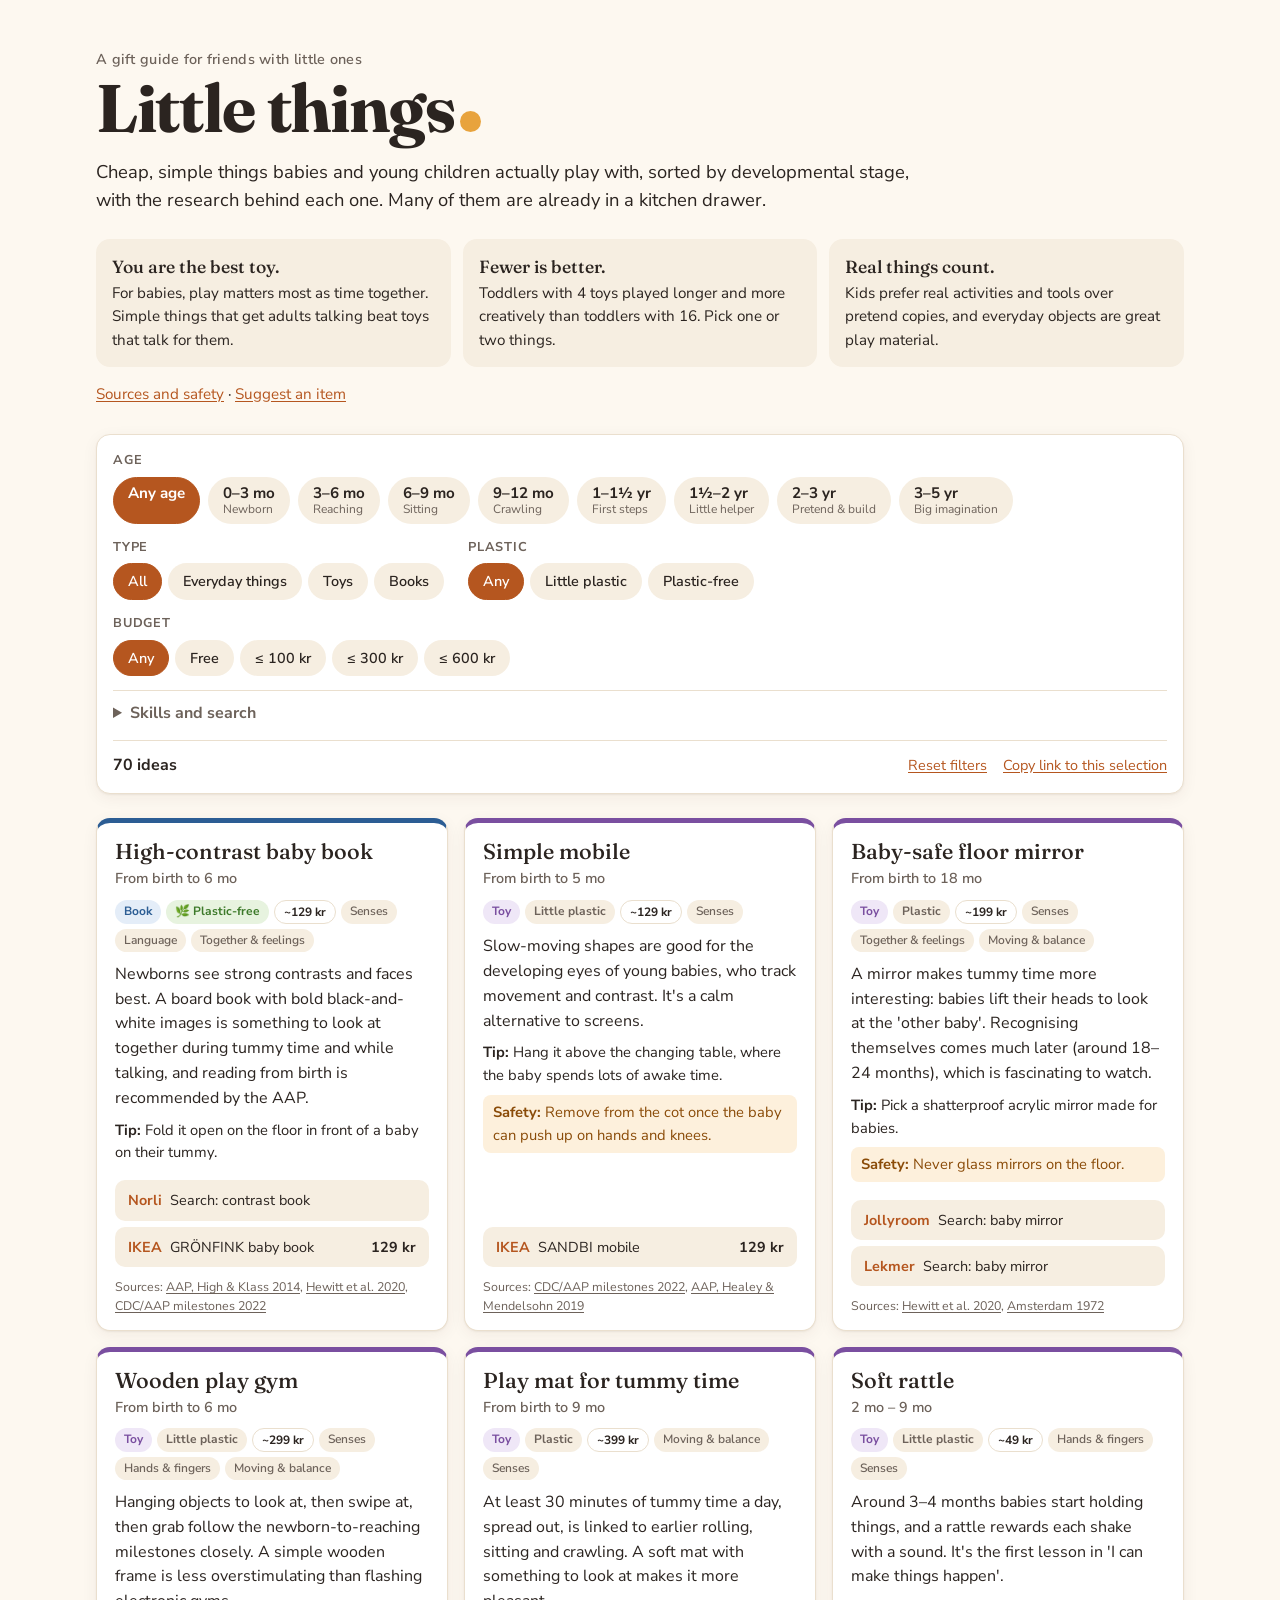
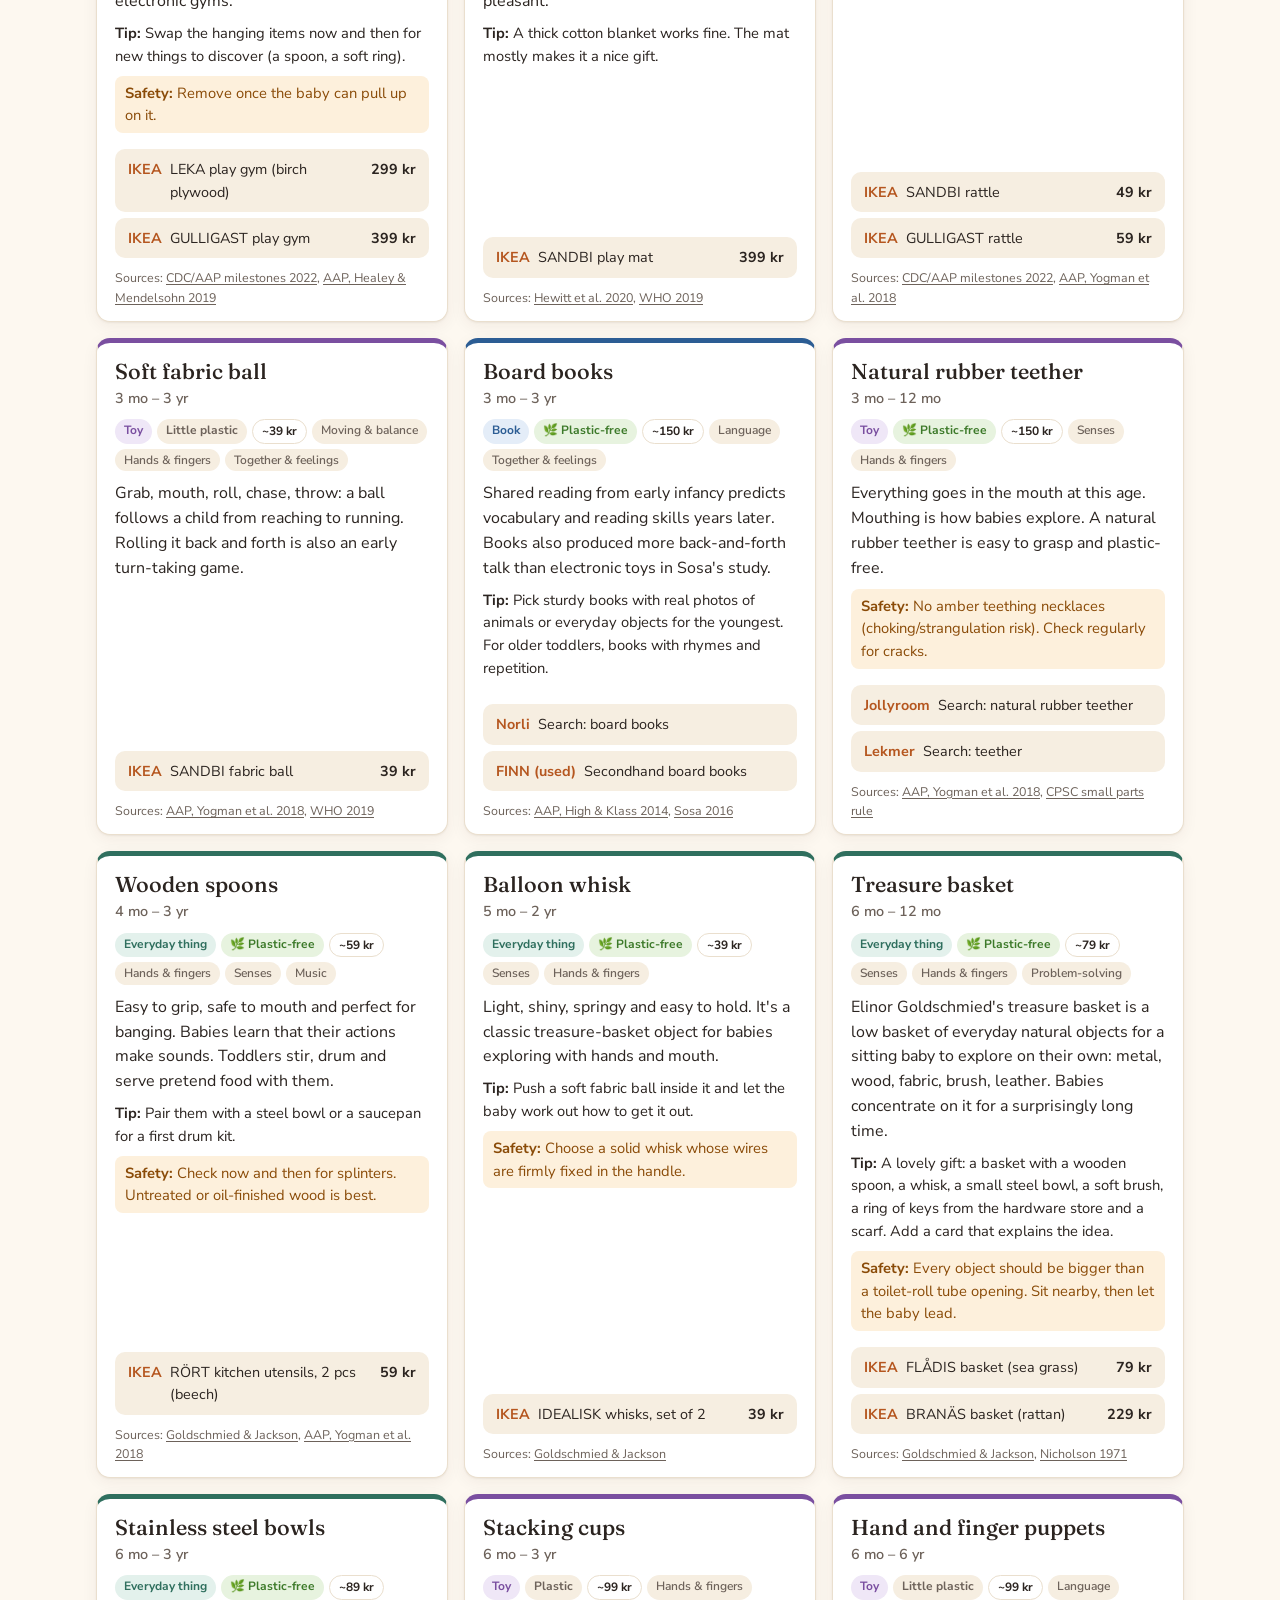
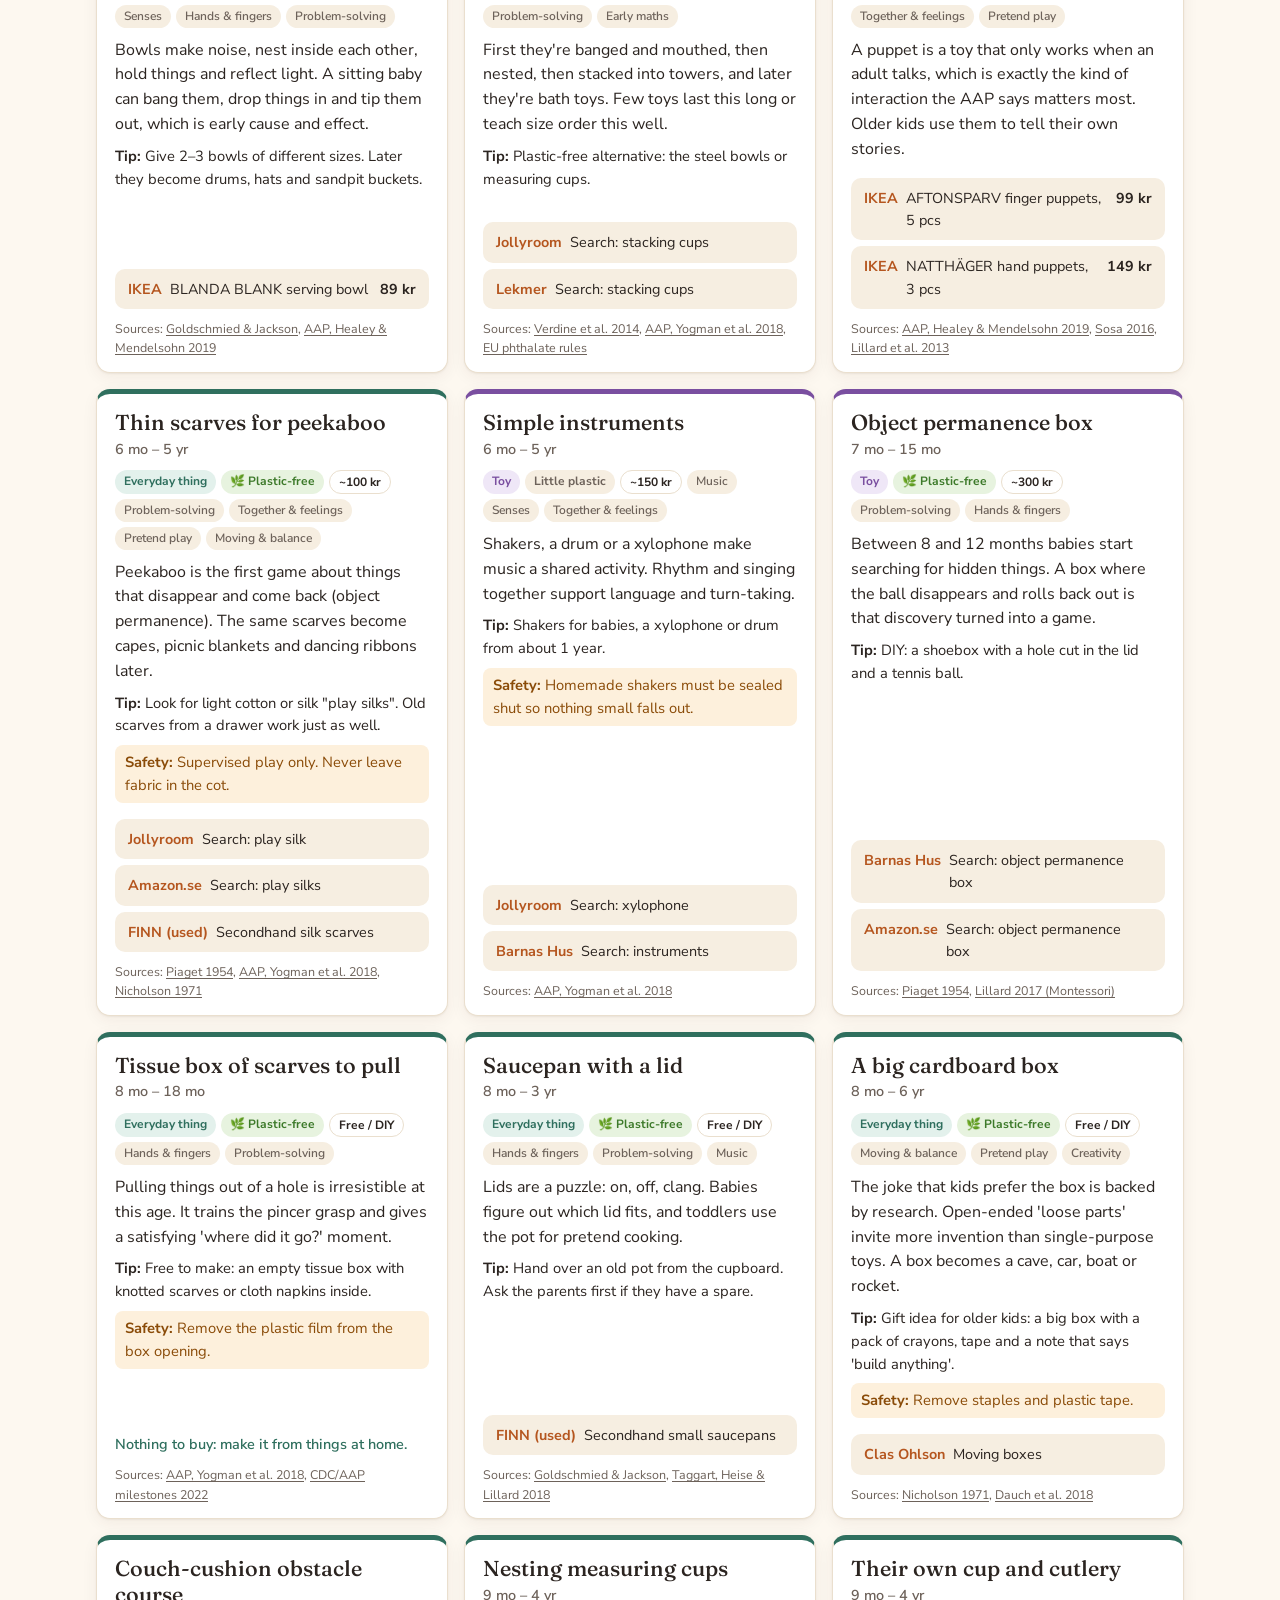
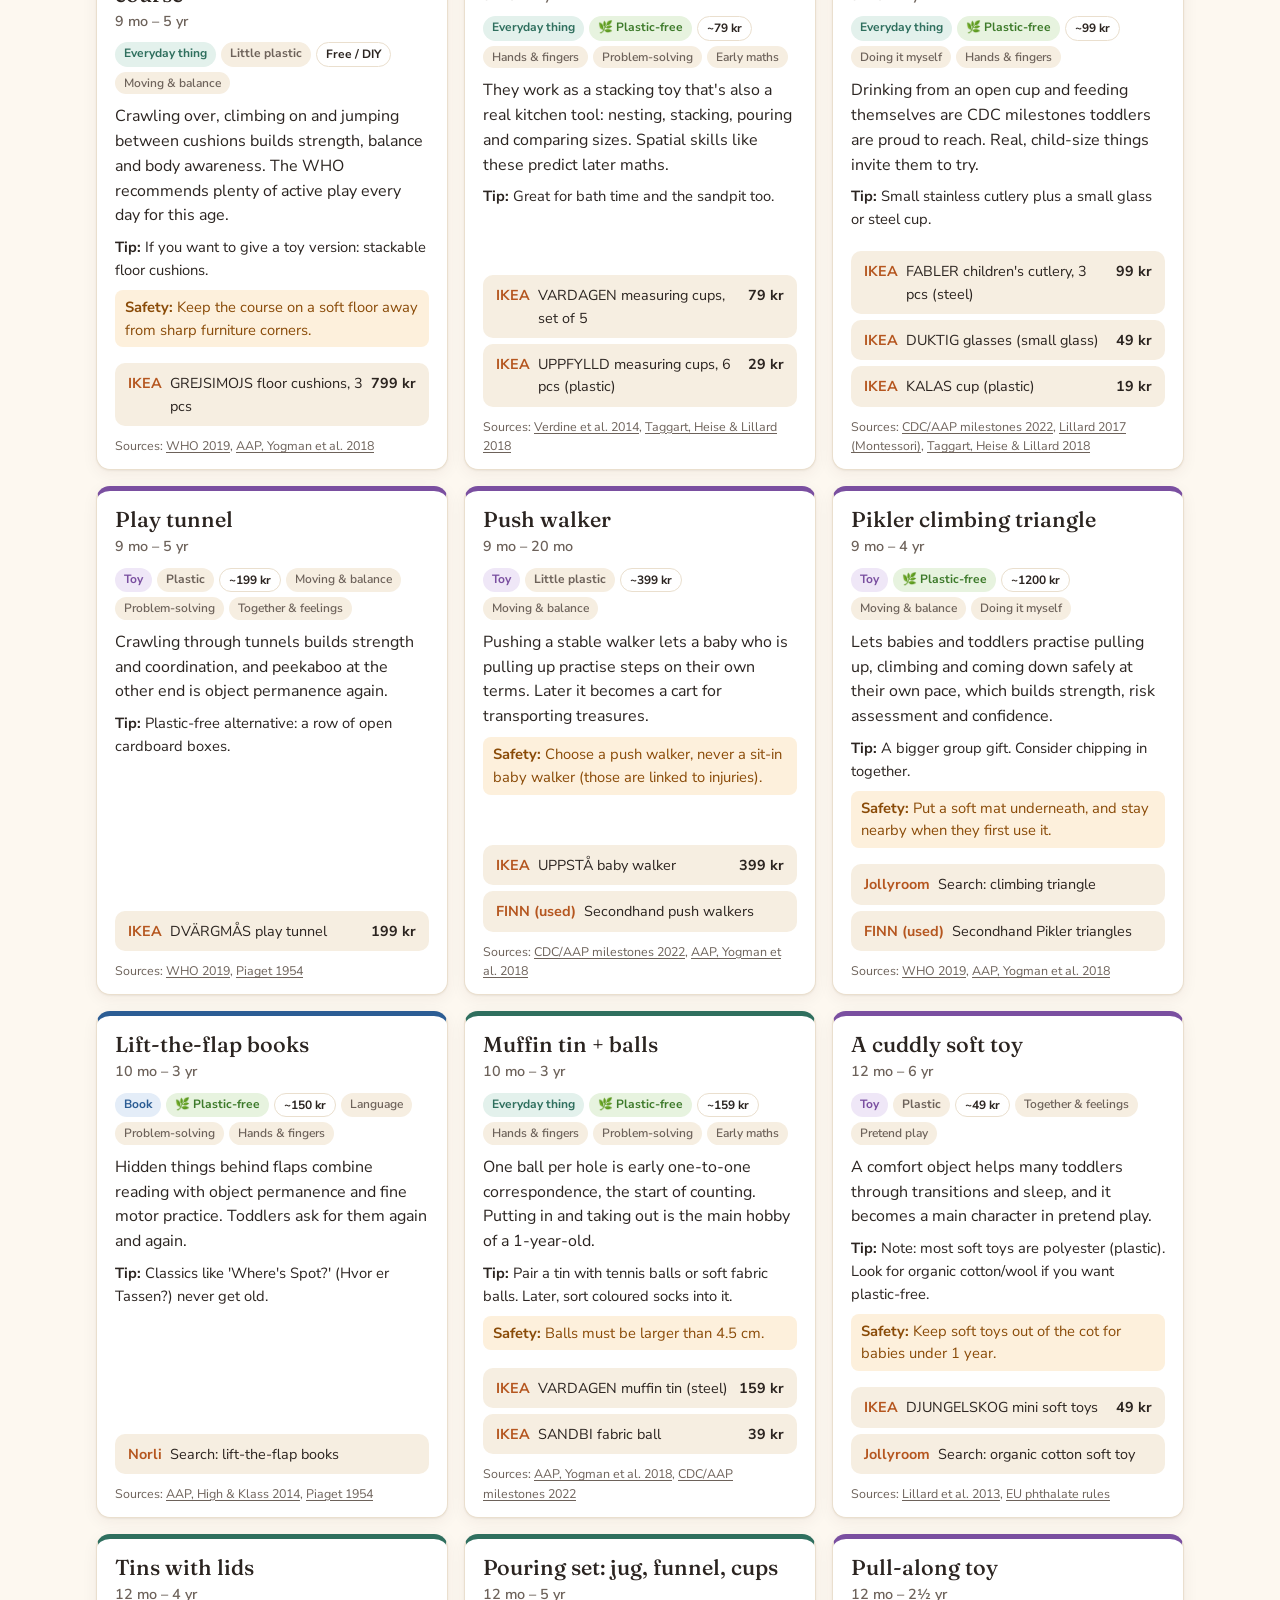
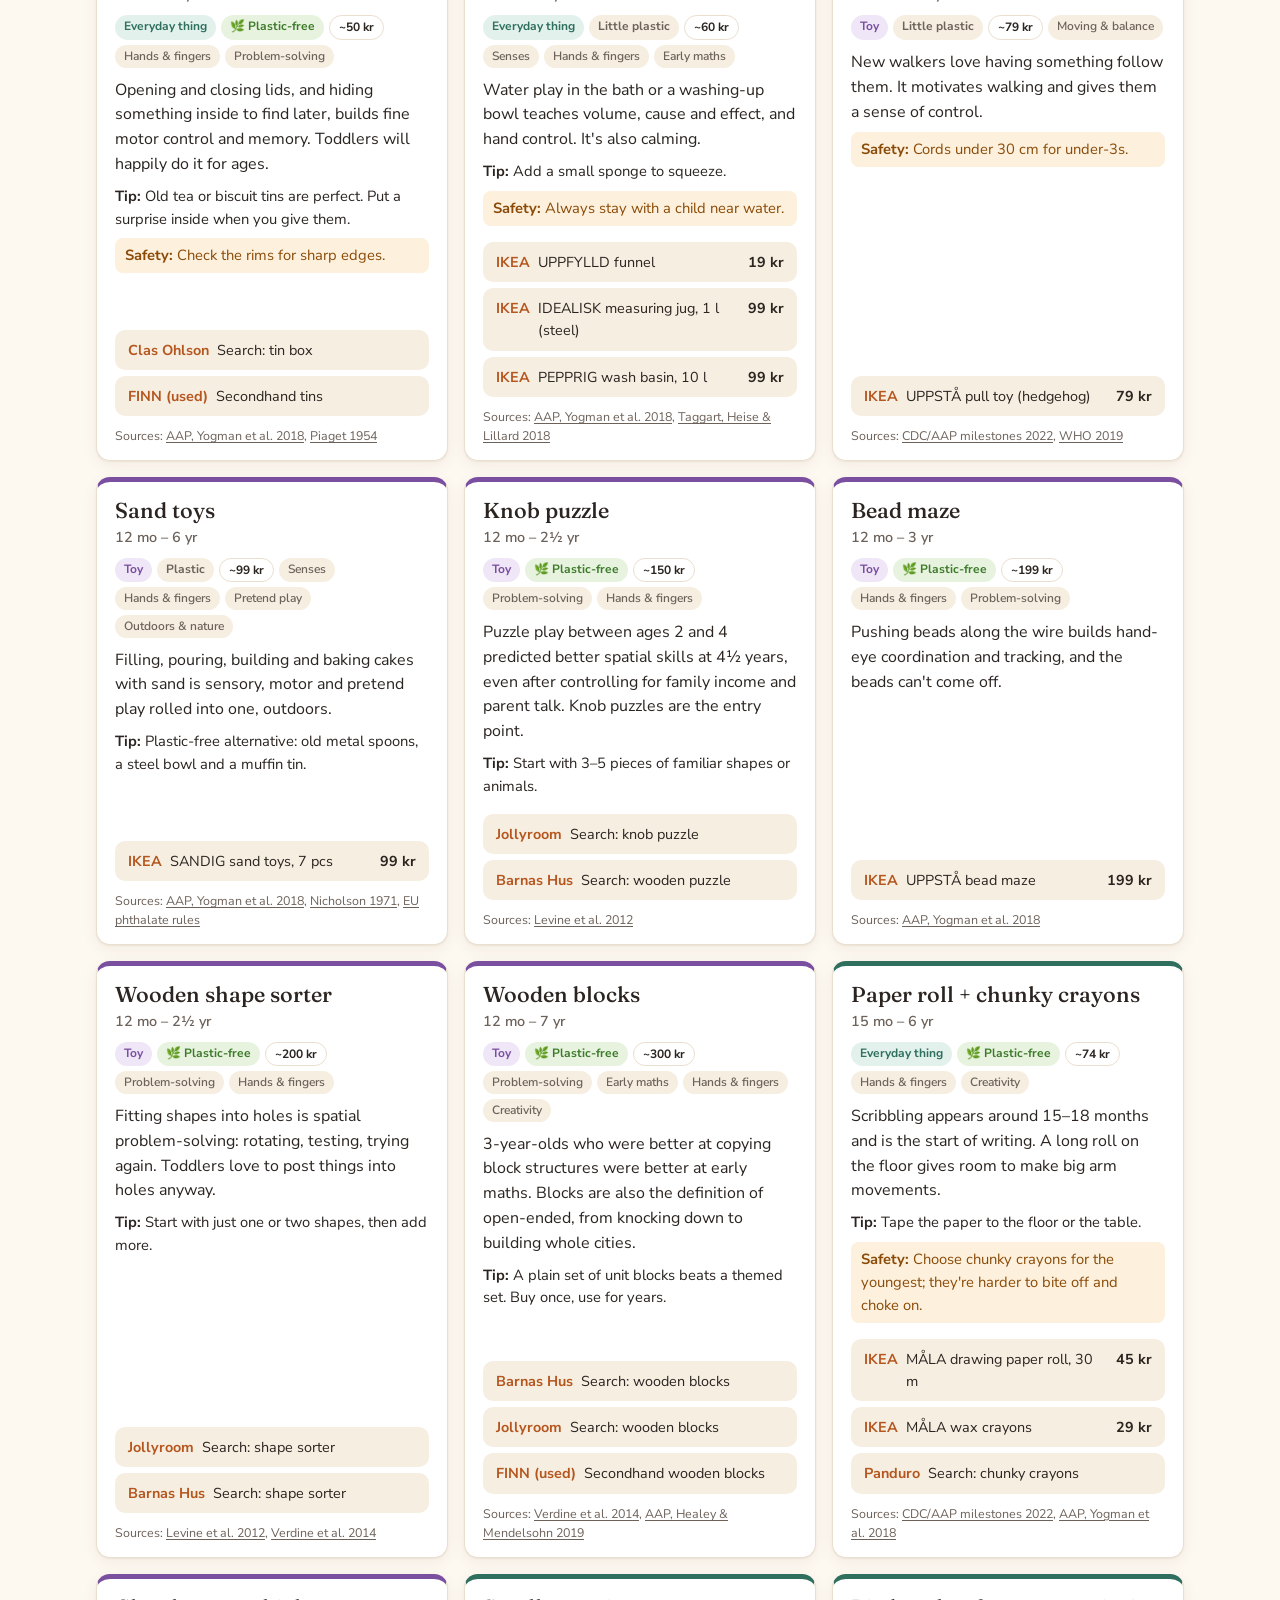
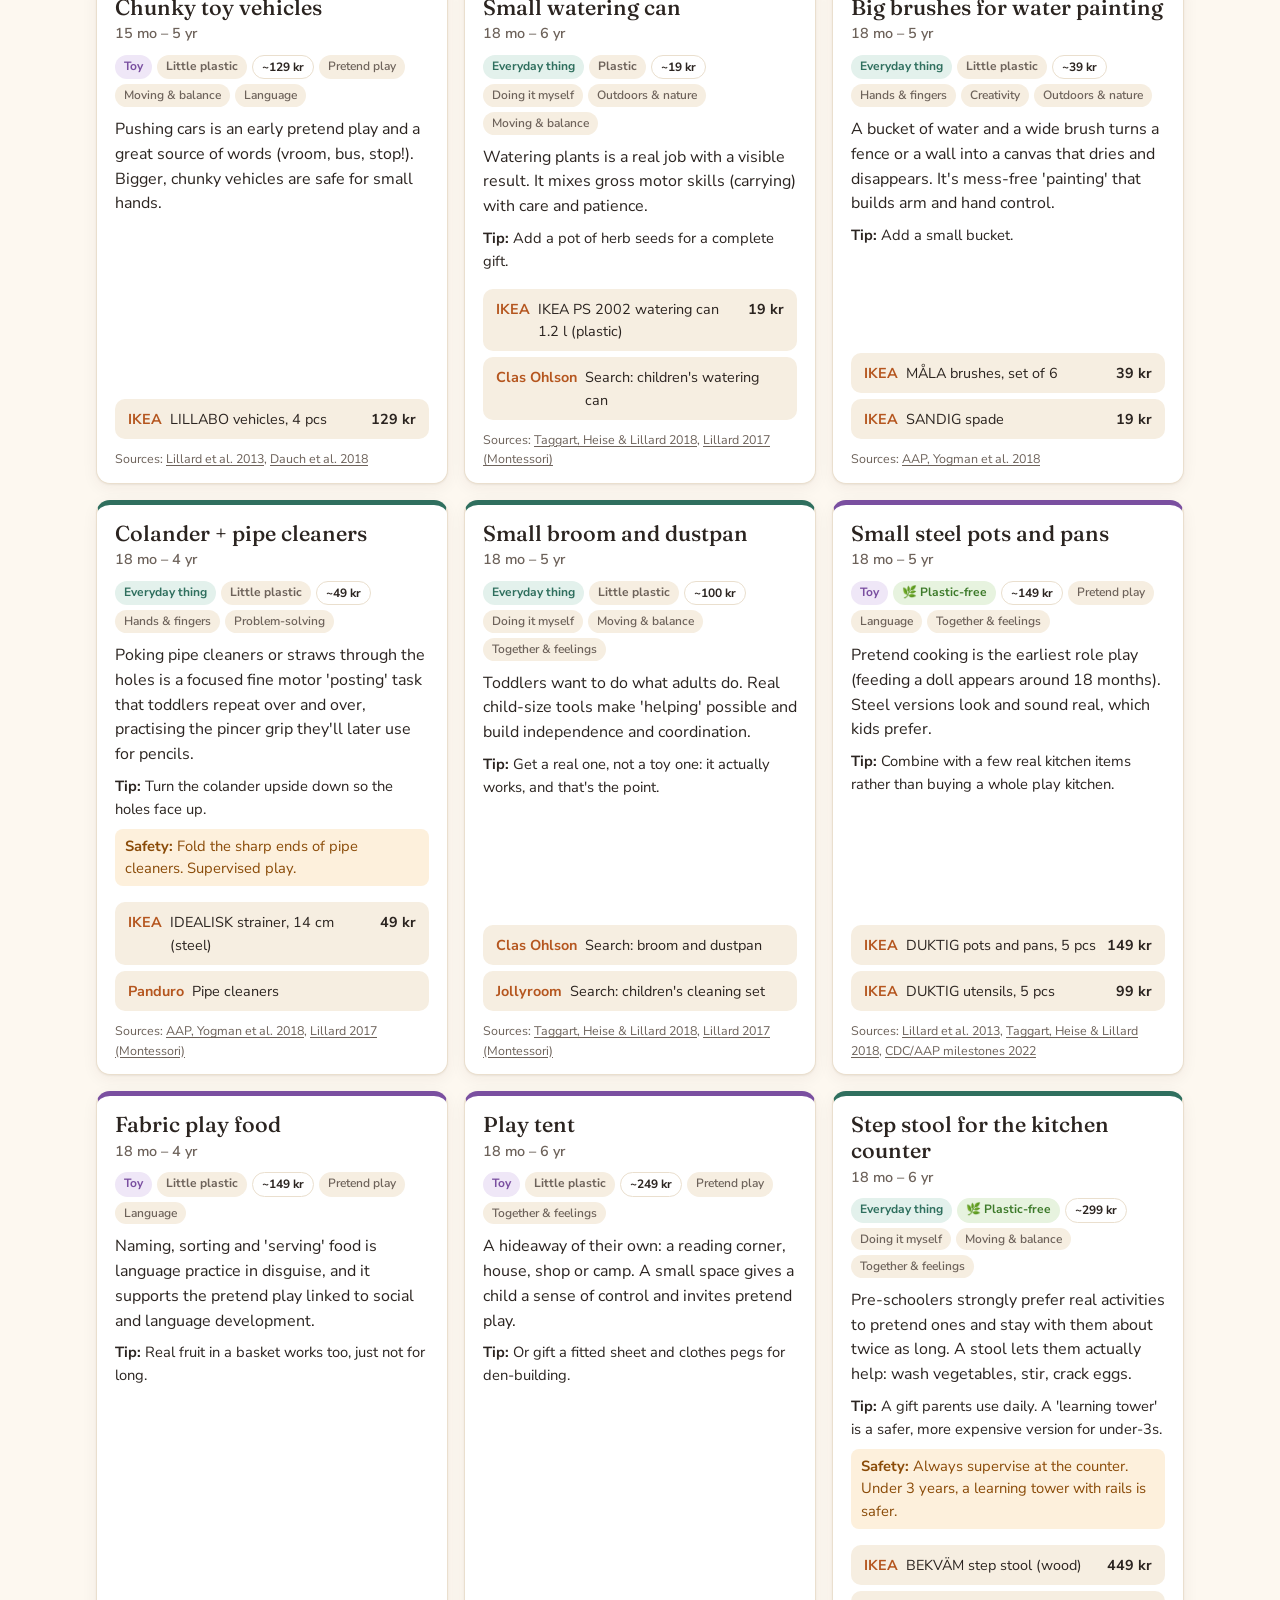
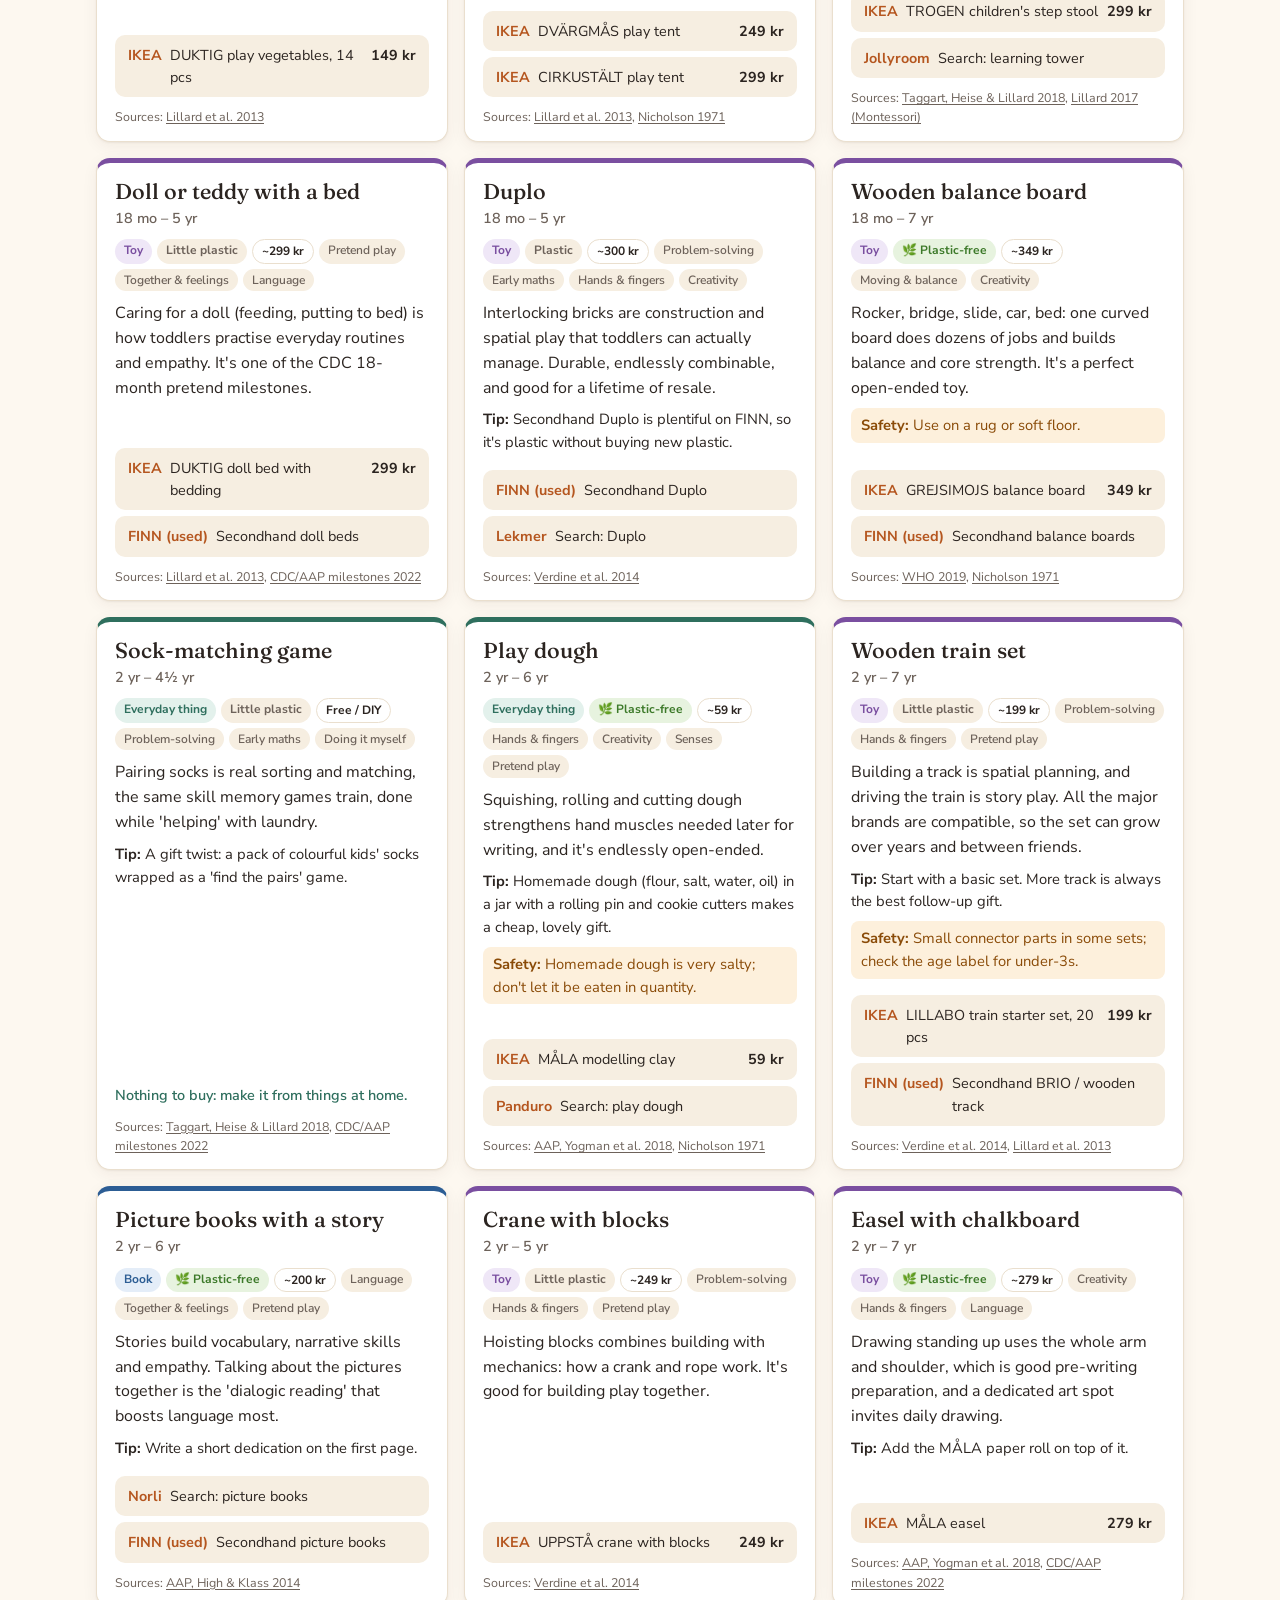
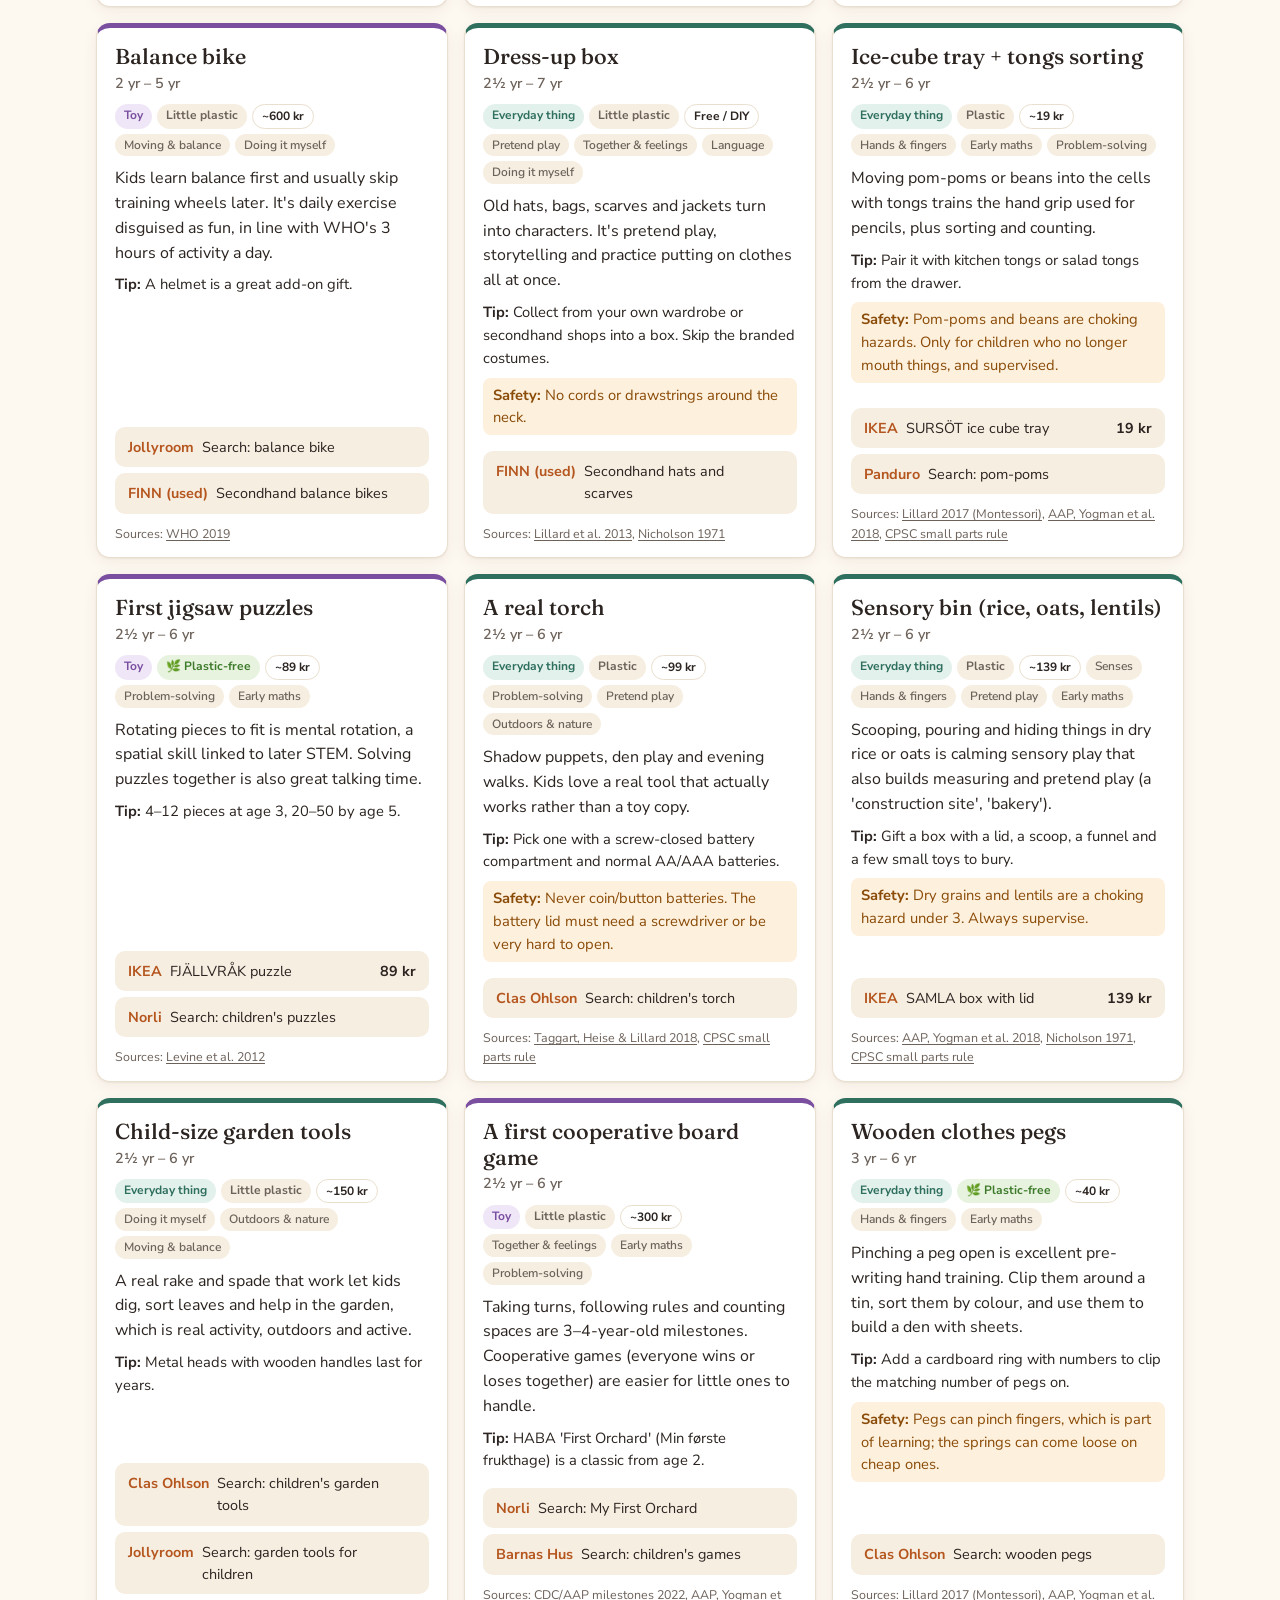
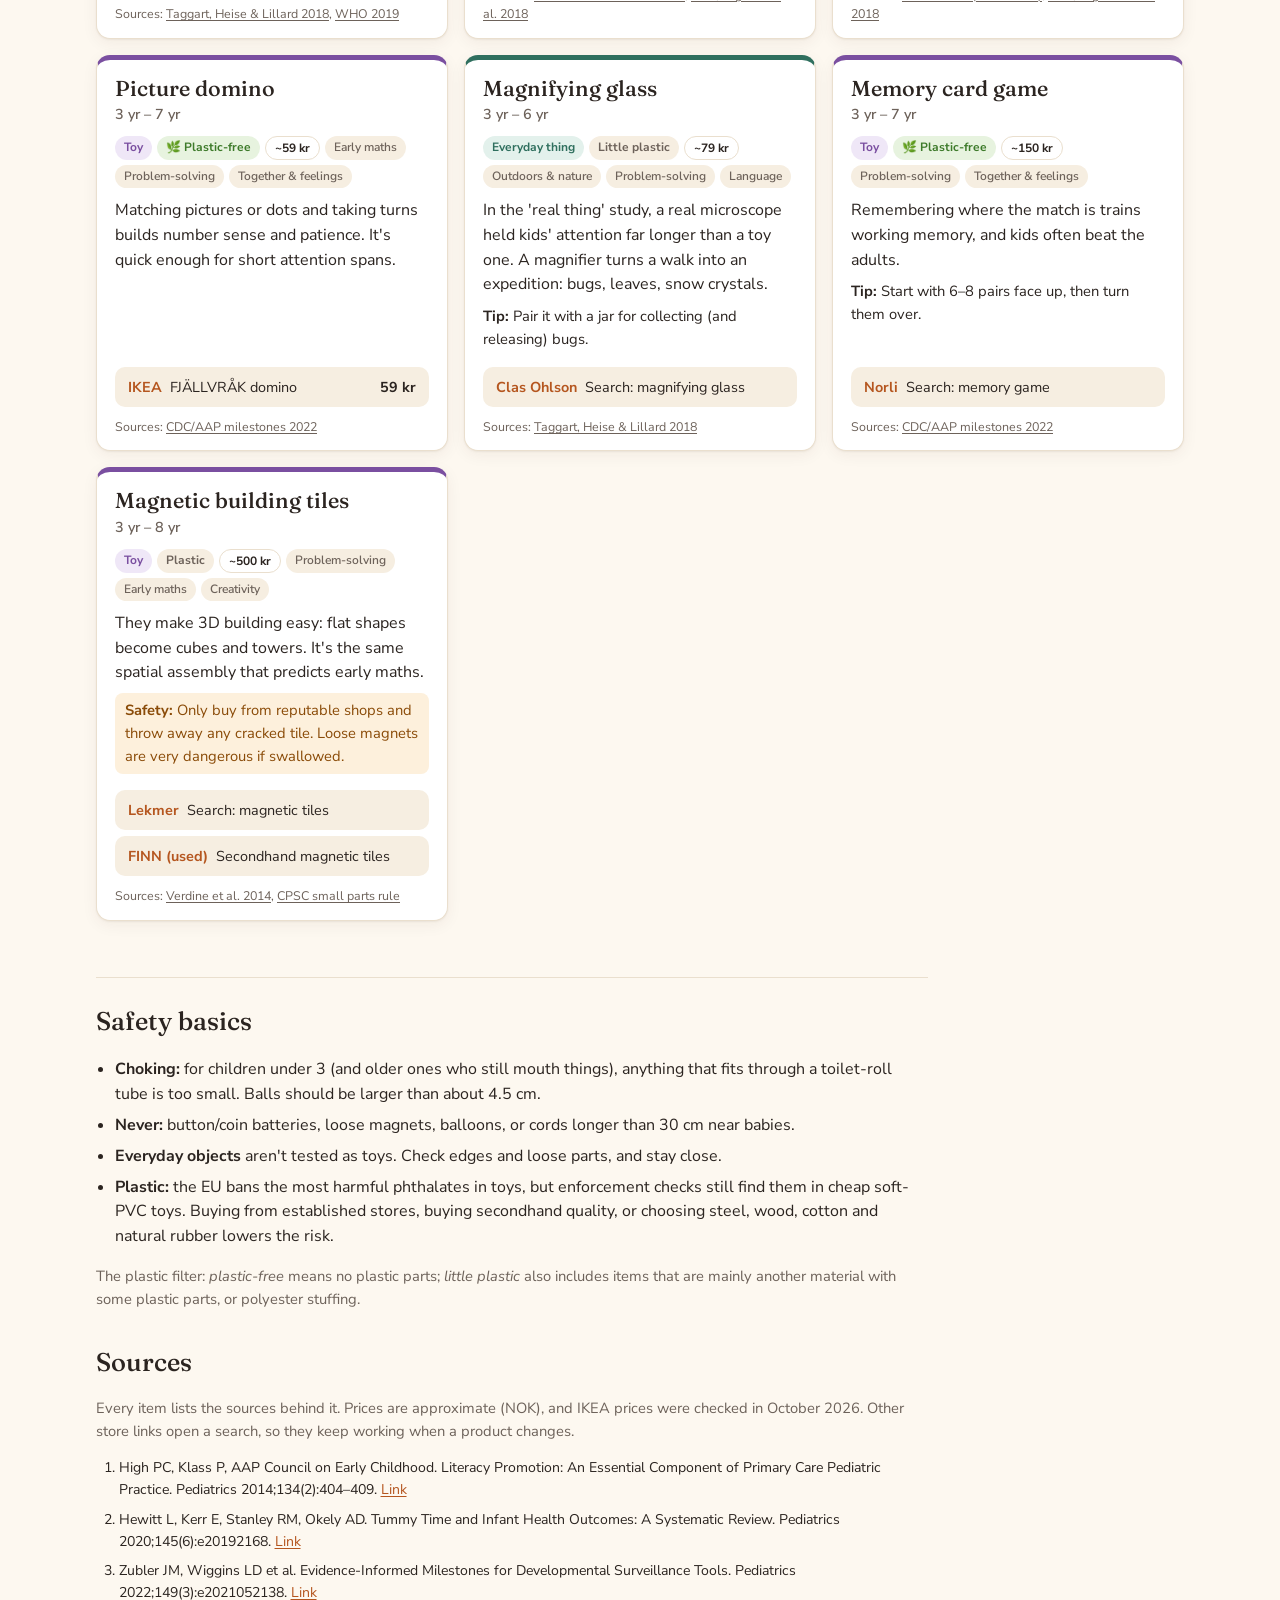
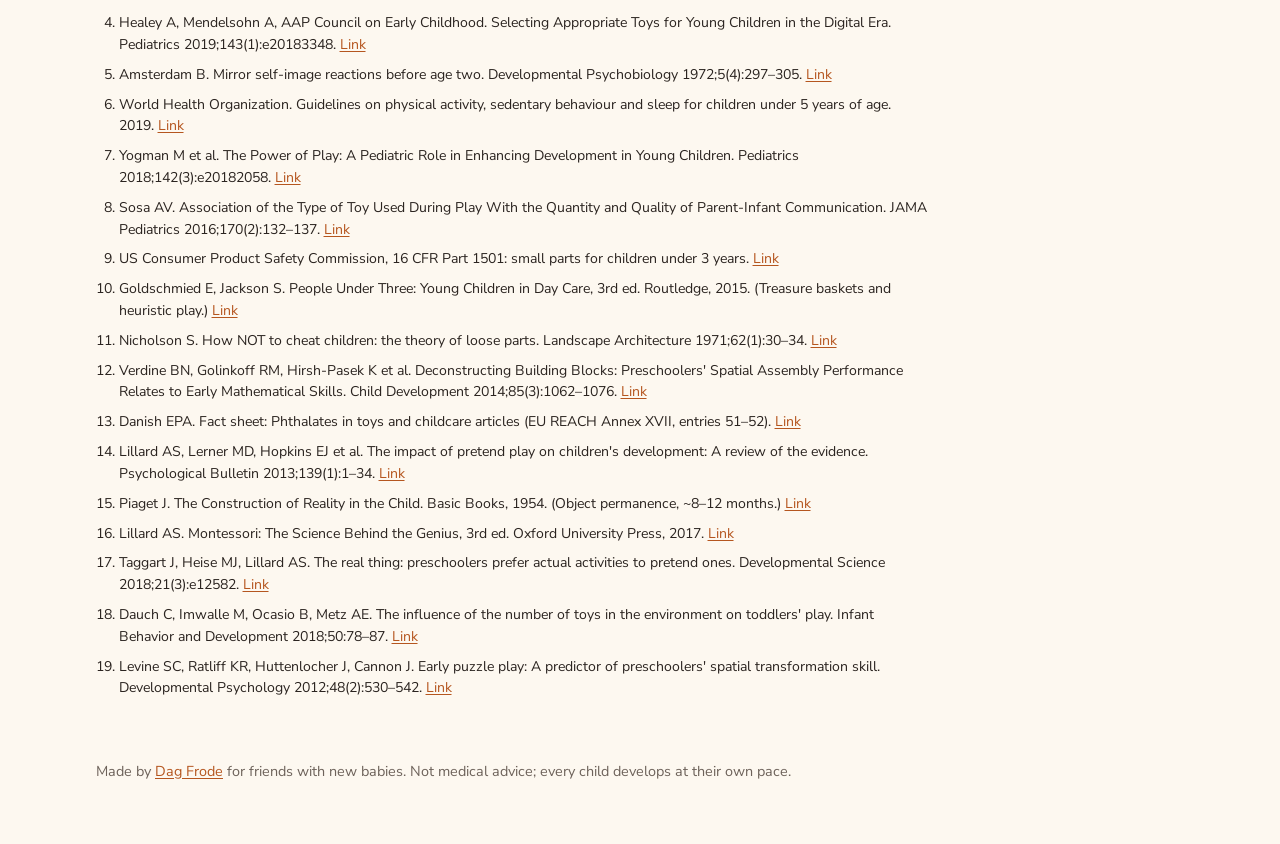
==== index.html @ 1bdc8e4e "Add Little Things gift guide: research notes, item data and static site 70 developmentally appropria" ====
<!doctype html>
<html lang="en">
<head>
  <meta charset="utf-8">
  <meta name="viewport" content="width=device-width, initial-scale=1">
  <title>Little Things</title>
  <meta name="description" content="Cheap, simple things babies and young children actually play with, picked by developmental stage and backed by research. A gift guide for friends with little kids.">
  <meta property="og:title" content="Little Things: gifts kids actually use">
  <meta property="og:description" content="Everyday objects and simple toys for 0–6 year olds, sorted by developmental stage, with plastic-free filter and Norwegian store links.">
  <link rel="icon" href="data:image/svg+xml,<svg xmlns='http://www.w3.org/2000/svg' viewBox='0 0 100 100'><circle cx='50' cy='50' r='46' fill='%23e8a33d'/><circle cx='50' cy='50' r='22' fill='%23fdf8f0'/></svg>">
  <link rel="preconnect" href="https://fonts.googleapis.com">
  <link rel="preconnect" href="https://fonts.gstatic.com" crossorigin>
  <link href="https://fonts.googleapis.com/css2?family=Fraunces:opsz,wght@9..144,500;9..144,700&family=Nunito+Sans:opsz,wght@6..12,400;6..12,600;6..12,700&display=swap" rel="stylesheet">
  <link rel="stylesheet" href="styles.css">
</head>
<body>
  <header class="hero">
    <div class="wrap">
      <p class="eyebrow">A gift guide for friends with little ones</p>
      <h1>Little things</h1>
      <p class="lede">Cheap, simple things babies and young children actually play with, sorted by developmental stage, with the research behind each one. Many of them are already in a kitchen drawer.</p>
      <ul class="principles">
        <li><strong>You are the best toy.</strong> For babies, play matters most as time together. Simple things that get adults talking beat toys that talk for them.</li>
        <li><strong>Fewer is better.</strong> Toddlers with 4 toys played longer and more creatively than toddlers with 16. Pick one or two things.</li>
        <li><strong>Real things count.</strong> Kids prefer real activities and tools over pretend copies, and everyday objects are great play material.</li>
      </ul>
      <p class="hero-links"><a href="#sources">Sources and safety</a> · <a href="https://github.com/dagfrode/little-things">Suggest an item</a></p>
    </div>
  </header>

  <main class="wrap">
    <section class="filters" aria-label="Filters">
      <div class="filter-group">
        <h2 class="filter-label" id="lbl-age">Age</h2>
        <div class="chips" role="group" aria-labelledby="lbl-age" id="f-age"></div>
      </div>

      <div class="filter-row">
        <div class="filter-group">
          <h2 class="filter-label" id="lbl-kind">Type</h2>
          <div class="seg" role="group" aria-labelledby="lbl-kind" id="f-kind"></div>
        </div>
        <div class="filter-group">
          <h2 class="filter-label" id="lbl-plastic">Plastic</h2>
          <div class="seg" role="group" aria-labelledby="lbl-plastic" id="f-plastic"></div>
        </div>
        <div class="filter-group">
          <h2 class="filter-label" id="lbl-price">Budget</h2>
          <div class="seg" role="group" aria-labelledby="lbl-price" id="f-price"></div>
        </div>
      </div>

      <details class="more-filters" id="more-filters">
        <summary>Skills and search</summary>
        <div class="filter-group">
          <h2 class="filter-label" id="lbl-skill">Good for (any of)</h2>
          <div class="chips" role="group" aria-labelledby="lbl-skill" id="f-skill"></div>
        </div>
        <div class="filter-group">
          <label class="filter-label" for="f-q">Search</label>
          <input type="search" id="f-q" placeholder="e.g. bowl, puzzle, bath" autocomplete="off">
        </div>
      </details>

      <div class="result-bar">
        <p id="count" aria-live="polite"></p>
        <div class="result-actions">
          <button type="button" class="link-btn" id="reset">Reset filters</button>
          <button type="button" class="link-btn" id="share">Copy link to this selection</button>
        </div>
      </div>
    </section>

    <section id="items" class="grid" aria-label="Items"></section>
    <p id="empty" class="empty" hidden>No matches. Try a wider age or budget.</p>

    <section id="sources" class="about">
      <h2>Safety basics</h2>
      <ul>
        <li><strong>Choking:</strong> for children under 3 (and older ones who still mouth things), anything that fits through a toilet-roll tube is too small. Balls should be larger than about 4.5 cm.</li>
        <li><strong>Never:</strong> button/coin batteries, loose magnets, balloons, or cords longer than 30 cm near babies.</li>
        <li><strong>Everyday objects</strong> aren't tested as toys. Check edges and loose parts, and stay close.</li>
        <li><strong>Plastic:</strong> the EU bans the most harmful phthalates in toys, but enforcement checks still find them in cheap soft-PVC toys. Buying from established stores, buying secondhand quality, or choosing steel, wood, cotton and natural rubber lowers the risk.</li>
      </ul>
      <p class="muted">The plastic filter: <em>plastic-free</em> means no plastic parts; <em>little plastic</em> also includes items that are mainly another material with some plastic parts, or polyester stuffing.</p>

      <h2>Sources</h2>
      <p class="muted">Every item lists the sources behind it. Prices are approximate (NOK), and IKEA prices were checked in October 2026. Other store links open a search, so they keep working when a product changes.</p>
      <ol id="source-list" class="source-list"></ol>
    </section>
  </main>

  <footer class="wrap footer">
    <p>Made by <a href="https://dagfrode.com">Dag Frode</a> for friends with new babies. Not medical advice; every child develops at their own pace.</p>
  </footer>

  <template id="card-tpl">
    <article class="card">
      <header class="card-head">
        <h3 class="card-title"></h3>
        <p class="card-meta"></p>
      </header>
      <ul class="badges"></ul>
      <p class="why"></p>
      <p class="tip"></p>
      <p class="safety"></p>
      <div class="buy"></div>
      <p class="cites"></p>
    </article>
  </template>

  <script src="app.js"></script>
</body>
</html>
---- styles.css ----
:root {
  --bg: #fdf8f0;
  --surface: #ffffff;
  --surface-2: #f6eee1;
  --text: #2b2420;
  --muted: #6d625a;
  --line: #eadfce;
  --accent: #b5561f;
  --accent-ink: #ffffff;
  --sun: #e8a33d;
  --everyday: #2f6f5e;
  --everyday-bg: #e3f1ec;
  --toy: #7a4fa0;
  --toy-bg: #efe7f7;
  --book: #2c5d94;
  --book-bg: #e4edf8;
  --leaf: #3d7a2a;
  --leaf-bg: #e7f3df;
  --warn: #8a4b08;
  --warn-bg: #fdf0dc;
  --shadow: 0 1px 2px rgb(60 40 20 / 0.06), 0 4px 16px rgb(60 40 20 / 0.06);
  --radius: 14px;
  color-scheme: light;
}

@media (prefers-color-scheme: dark) {
  :root:not([data-theme="light"]) {
    --bg: #1d1916;
    --surface: #27221e;
    --surface-2: #322b26;
    --text: #f2e9de;
    --muted: #b3a597;
    --line: #3d352f;
    --accent: #f0915a;
    --accent-ink: #1d1916;
    --everyday: #8fd2bd;
    --everyday-bg: #1f3530;
    --toy: #cfb2ea;
    --toy-bg: #33283e;
    --book: #9fc2ec;
    --book-bg: #1f2c3d;
    --leaf: #a6d98f;
    --leaf-bg: #24331d;
    --warn: #f3c27f;
    --warn-bg: #3a2c19;
    --shadow: 0 1px 2px rgb(0 0 0 / 0.3);
    color-scheme: dark;
  }
}

*, *::before, *::after { box-sizing: border-box; }

body {
  margin: 0;
  background: var(--bg);
  color: var(--text);
  font: 400 1rem/1.55 "Nunito Sans", system-ui, -apple-system, "Segoe UI", sans-serif;
  -webkit-font-smoothing: antialiased;
}

a { color: var(--accent); text-underline-offset: 2px; }
a:hover { text-decoration-thickness: 2px; }

:focus-visible { outline: 3px solid var(--accent); outline-offset: 2px; border-radius: 6px; }

.wrap { max-width: 1120px; margin: 0 auto; padding: 0 16px; }

/* ---- Hero ---------------------------------------------------------------- */

.hero { padding: 48px 0 28px; }
.eyebrow { margin: 0 0 4px; color: var(--muted); font-weight: 600; font-size: 0.9rem; letter-spacing: 0.02em; }
h1 {
  font-family: "Fraunces", Georgia, serif;
  font-weight: 700;
  font-size: clamp(2.6rem, 8vw, 4.2rem);
  line-height: 1;
  margin: 0 0 16px;
  letter-spacing: -0.02em;
}
h1::after {
  content: "";
  display: inline-block;
  width: 0.32em; height: 0.32em;
  margin-left: 0.08em;
  border-radius: 50%;
  background: var(--sun);
}
.lede { font-size: 1.15rem; max-width: 46em; margin: 0 0 24px; }

.principles {
  list-style: none; padding: 0; margin: 0 0 16px;
  display: grid; gap: 12px;
  grid-template-columns: repeat(auto-fit, minmax(240px, 1fr));
}
.principles li {
  background: var(--surface-2);
  border-radius: var(--radius);
  padding: 14px 16px;
  font-size: 0.95rem;
}
.principles strong { display: block; font-family: "Fraunces", Georgia, serif; font-weight: 500; font-size: 1.1rem; margin-bottom: 2px; }
.hero-links { margin: 0; font-size: 0.95rem; }

/* ---- Filters ------------------------------------------------------------- */

.filters {
  background: var(--surface);
  border: 1px solid var(--line);
  border-radius: var(--radius);
  padding: 16px;
  box-shadow: var(--shadow);
  margin-bottom: 24px;
}
.filter-group { margin-bottom: 14px; min-width: 0; }
.filter-label { font-size: 0.8rem; font-weight: 700; text-transform: uppercase; letter-spacing: 0.06em; color: var(--muted); margin: 0 0 6px; display: block; }
.filter-row { display: flex; flex-wrap: wrap; gap: 0 24px; }

.chips { display: flex; flex-wrap: wrap; gap: 8px; }
.chip, .seg button {
  font: inherit;
  color: var(--text);
  background: var(--surface-2);
  border: 1.5px solid transparent;
  border-radius: 999px;
  cursor: pointer;
  transition: background 0.12s, border-color 0.12s;
}
.chip { padding: 6px 14px; display: inline-flex; flex-direction: column; align-items: flex-start; line-height: 1.2; text-align: left; }
.chip-main { font-weight: 700; font-size: 0.95rem; }
.chip-sub { font-size: 0.75rem; color: var(--muted); }
.chip-small { padding: 5px 12px; font-size: 0.85rem; font-weight: 600; }
.chip:hover, .seg button:hover { border-color: var(--line); }
.chip[aria-pressed="true"], .seg button[aria-pressed="true"] {
  background: var(--accent); color: var(--accent-ink); border-color: var(--accent);
}
.chip[aria-pressed="true"] .chip-sub { color: inherit; opacity: 0.85; }

.seg { display: inline-flex; flex-wrap: wrap; gap: 6px; }
.seg button { padding: 6px 14px; font-weight: 600; font-size: 0.9rem; }

.more-filters { border-top: 1px solid var(--line); padding-top: 10px; margin-bottom: 4px; }
.more-filters summary { cursor: pointer; font-weight: 700; color: var(--muted); margin-bottom: 10px; }
#f-q {
  font: inherit; width: 100%; max-width: 420px;
  padding: 8px 12px;
  border: 1.5px solid var(--line); border-radius: 10px;
  background: var(--bg); color: var(--text);
}

.result-bar {
  display: flex; flex-wrap: wrap; align-items: center; justify-content: space-between; gap: 6px 16px;
  border-top: 1px solid var(--line); padding-top: 12px;
}
#count { margin: 0; font-weight: 700; }
.result-actions { display: flex; flex-wrap: wrap; gap: 4px 16px; }
.link-btn { font: inherit; font-size: 0.9rem; background: none; border: 0; padding: 0; color: var(--accent); cursor: pointer; text-decoration: underline; text-underline-offset: 2px; }

/* ---- Cards --------------------------------------------------------------- */

.grid { display: grid; gap: 16px; grid-template-columns: repeat(auto-fill, minmax(min(100%, 320px), 1fr)); }

.card {
  background: var(--surface);
  border: 1px solid var(--line);
  border-top: 5px solid var(--toy);
  border-radius: var(--radius);
  padding: 16px 18px 14px;
  box-shadow: var(--shadow);
  display: flex; flex-direction: column;
}
.card[data-kind="everyday"] { border-top-color: var(--everyday); }
.card[data-kind="book"] { border-top-color: var(--book); }

.card-title { font-family: "Fraunces", Georgia, serif; font-weight: 500; font-size: 1.35rem; line-height: 1.2; margin: 0; }
.card-meta { margin: 2px 0 10px; color: var(--muted); font-weight: 600; font-size: 0.9rem; }

.badges { list-style: none; padding: 0; margin: 0 0 10px; display: flex; flex-wrap: wrap; gap: 5px; }
.badge { font-size: 0.75rem; font-weight: 700; padding: 2px 9px; border-radius: 999px; background: var(--surface-2); color: var(--muted); }
.badge-kind-everyday { background: var(--everyday-bg); color: var(--everyday); }
.badge-kind-toy { background: var(--toy-bg); color: var(--toy); }
.badge-kind-book { background: var(--book-bg); color: var(--book); }
.badge-plastic-none { background: var(--leaf-bg); color: var(--leaf); }
.badge-plastic-none::before { content: "🌿 "; }
.badge-price { background: transparent; border: 1px solid var(--line); color: var(--text); }
.badge-skill { font-weight: 600; }

.why { margin: 0 0 8px; }
.tip, .safety { margin: 0 0 8px; font-size: 0.92rem; }
.safety { background: var(--warn-bg); color: var(--warn); padding: 6px 10px; border-radius: 8px; }
.safety strong, .tip strong { font-weight: 700; }

.buy { margin-top: auto; padding-top: 8px; display: grid; gap: 6px; }
.buy-link {
  display: grid; grid-template-columns: auto 1fr auto; align-items: baseline; gap: 8px;
  padding: 8px 12px;
  background: var(--surface-2);
  border-radius: 10px;
  text-decoration: none; color: var(--text);
  font-size: 0.9rem;
  border: 1.5px solid transparent;
}
.buy-link:hover { border-color: var(--accent); }
.buy-store { font-weight: 700; color: var(--accent); white-space: nowrap; }
.buy-label { min-width: 0; overflow-wrap: anywhere; }
.buy-price { font-weight: 700; white-space: nowrap; }
.diy { margin: 0; font-size: 0.9rem; color: var(--everyday); font-weight: 600; }

.cites { margin: 10px 0 0; font-size: 0.78rem; color: var(--muted); }
.cites a { color: var(--muted); }

.empty { text-align: center; color: var(--muted); padding: 32px 0; }

/* ---- About / sources ----------------------------------------------------- */

.about { margin: 56px 0 0; padding-top: 24px; border-top: 1px solid var(--line); max-width: 52em; }
.about h2 { font-family: "Fraunces", Georgia, serif; font-weight: 500; font-size: 1.6rem; margin: 0 0 10px; }
.about h2:not(:first-child) { margin-top: 32px; }
.about ul { padding-left: 1.2em; }
.about li { margin-bottom: 6px; }
.muted { color: var(--muted); font-size: 0.92rem; }
.source-list { font-size: 0.88rem; padding-left: 1.6em; }
.source-list li { margin-bottom: 8px; scroll-margin-top: 16px; }
.source-list li:target { background: var(--warn-bg); border-radius: 6px; }

.footer { padding-top: 32px; padding-bottom: 48px; color: var(--muted); font-size: 0.9rem; }

@media (max-width: 520px) {
  .hero { padding-top: 32px; }
  .lede { font-size: 1.05rem; margin-bottom: 16px; }
  .principles { gap: 8px; }
  .principles li { padding: 10px 12px; font-size: 0.88rem; }
  .principles strong { font-size: 1rem; }
  .filters { padding: 14px 12px; }
  .chip { padding: 5px 11px; }
  .chip-main { font-size: 0.88rem; }
  .card { padding: 14px 14px 12px; }
}
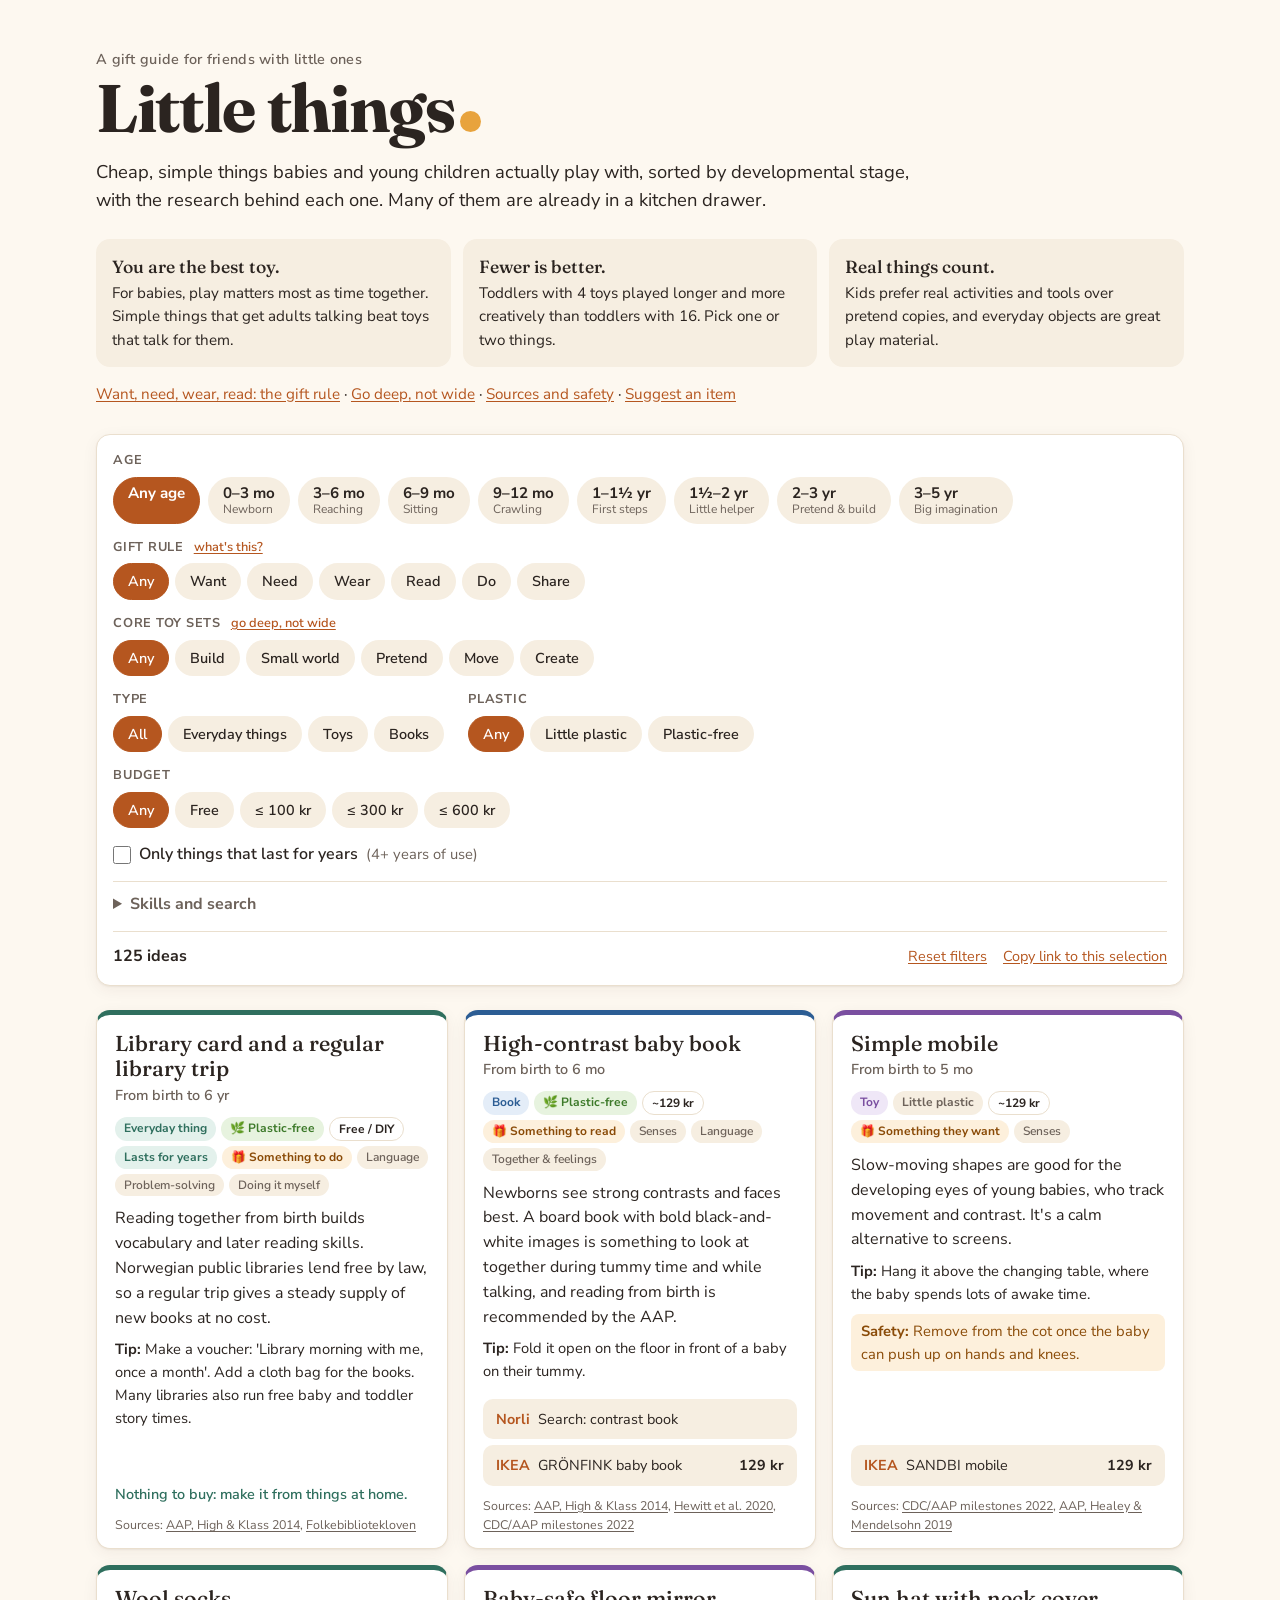
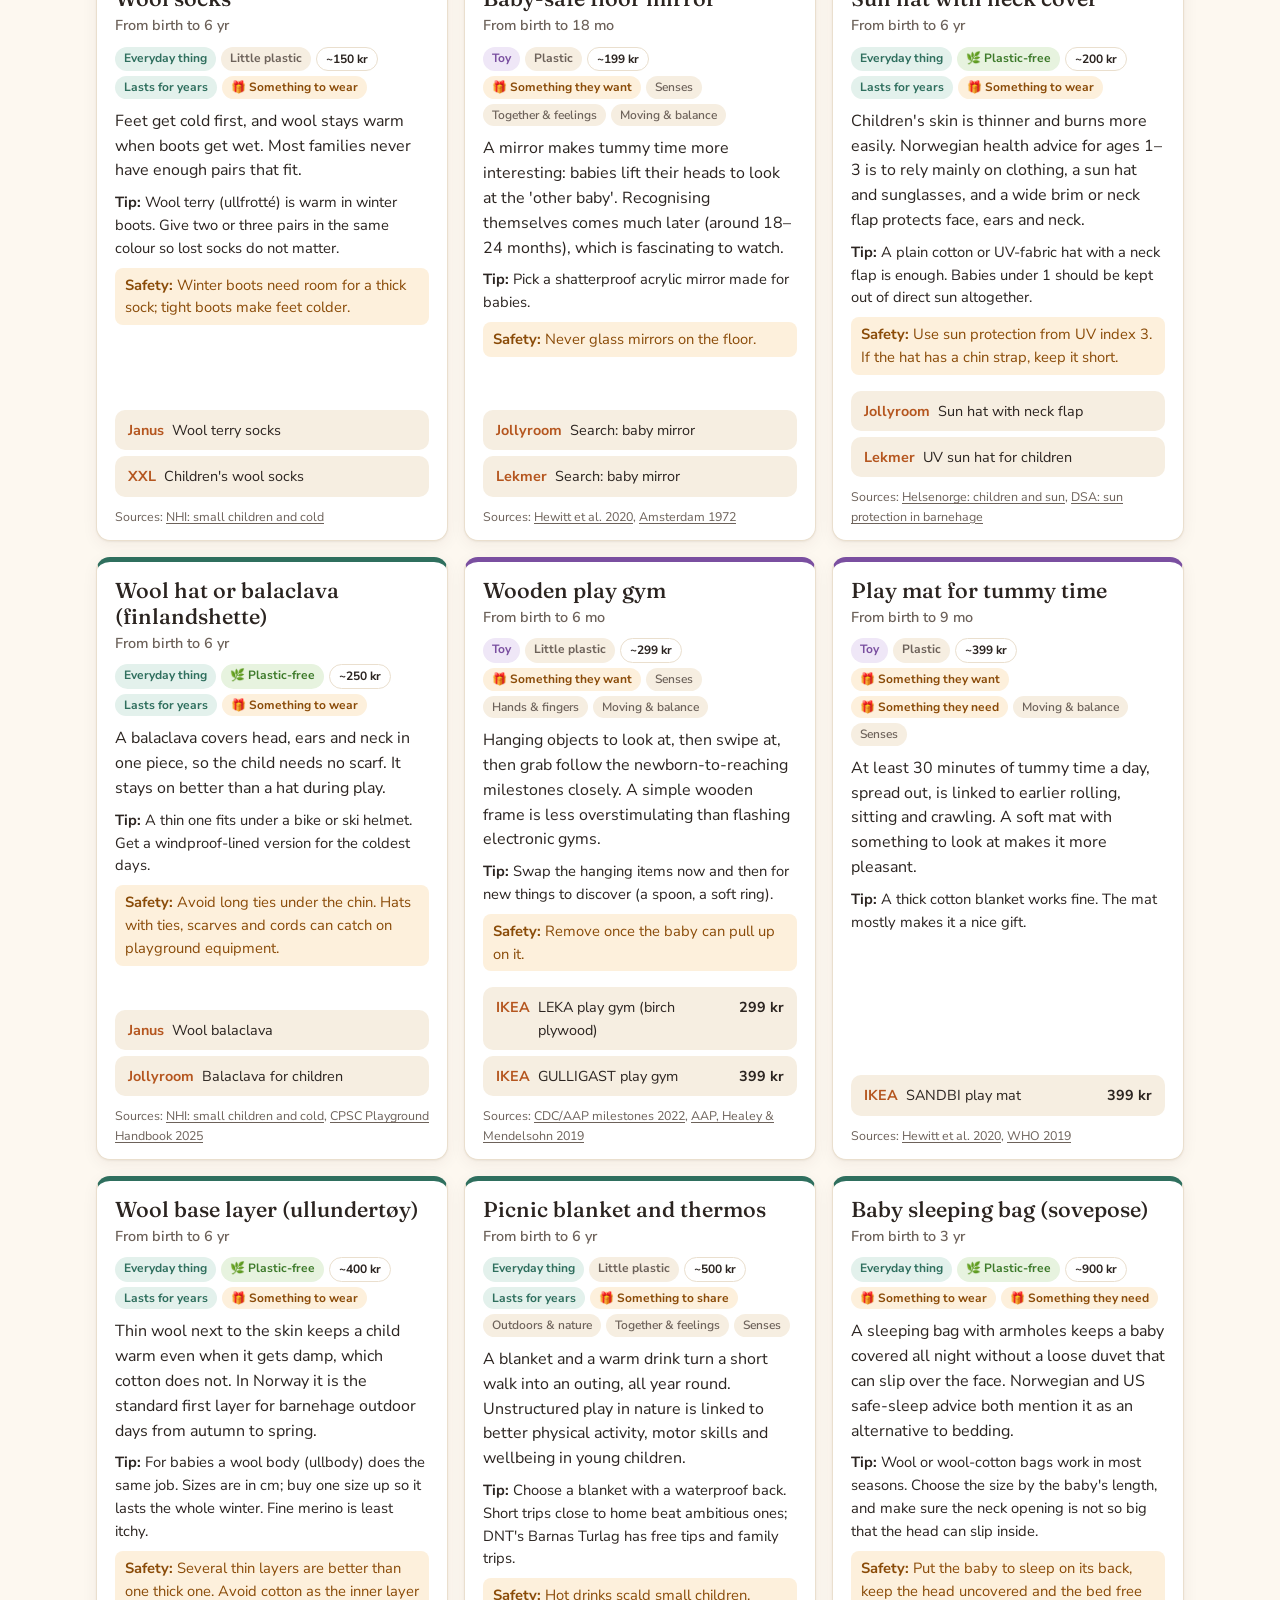
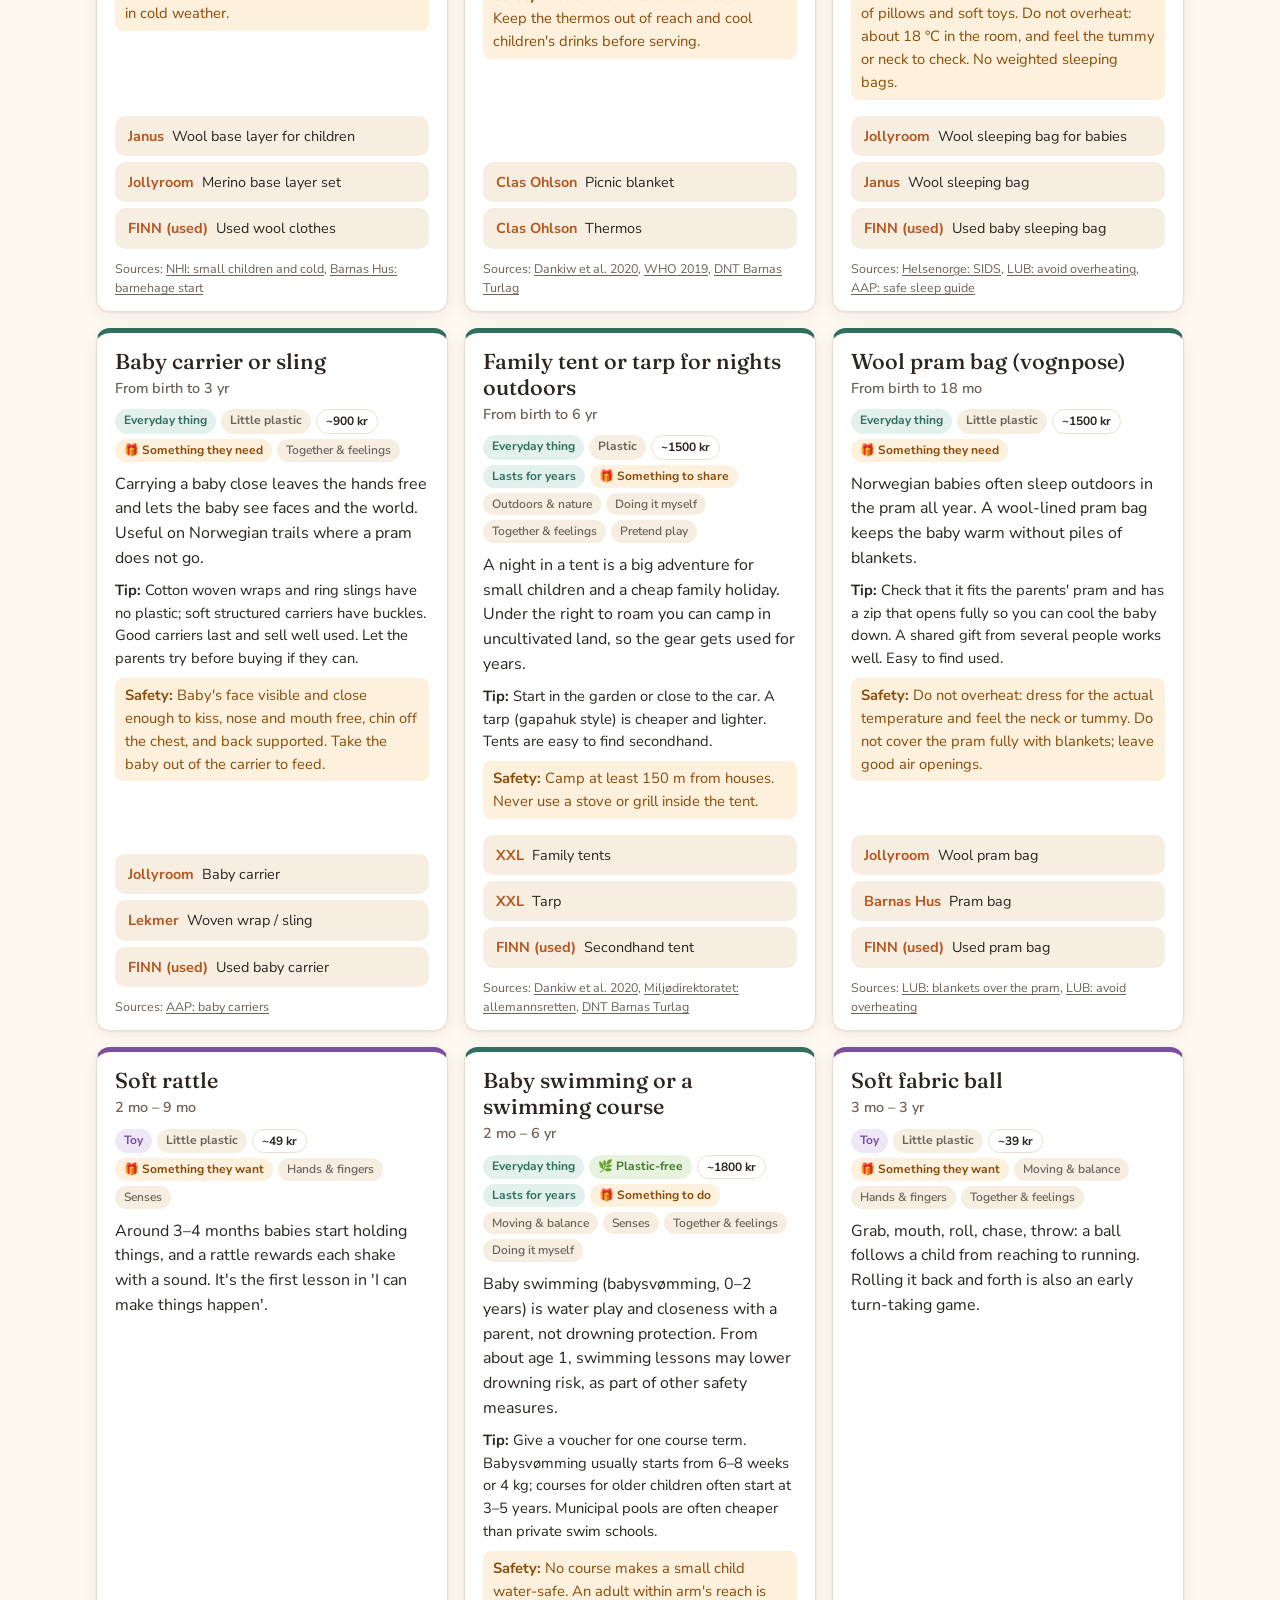
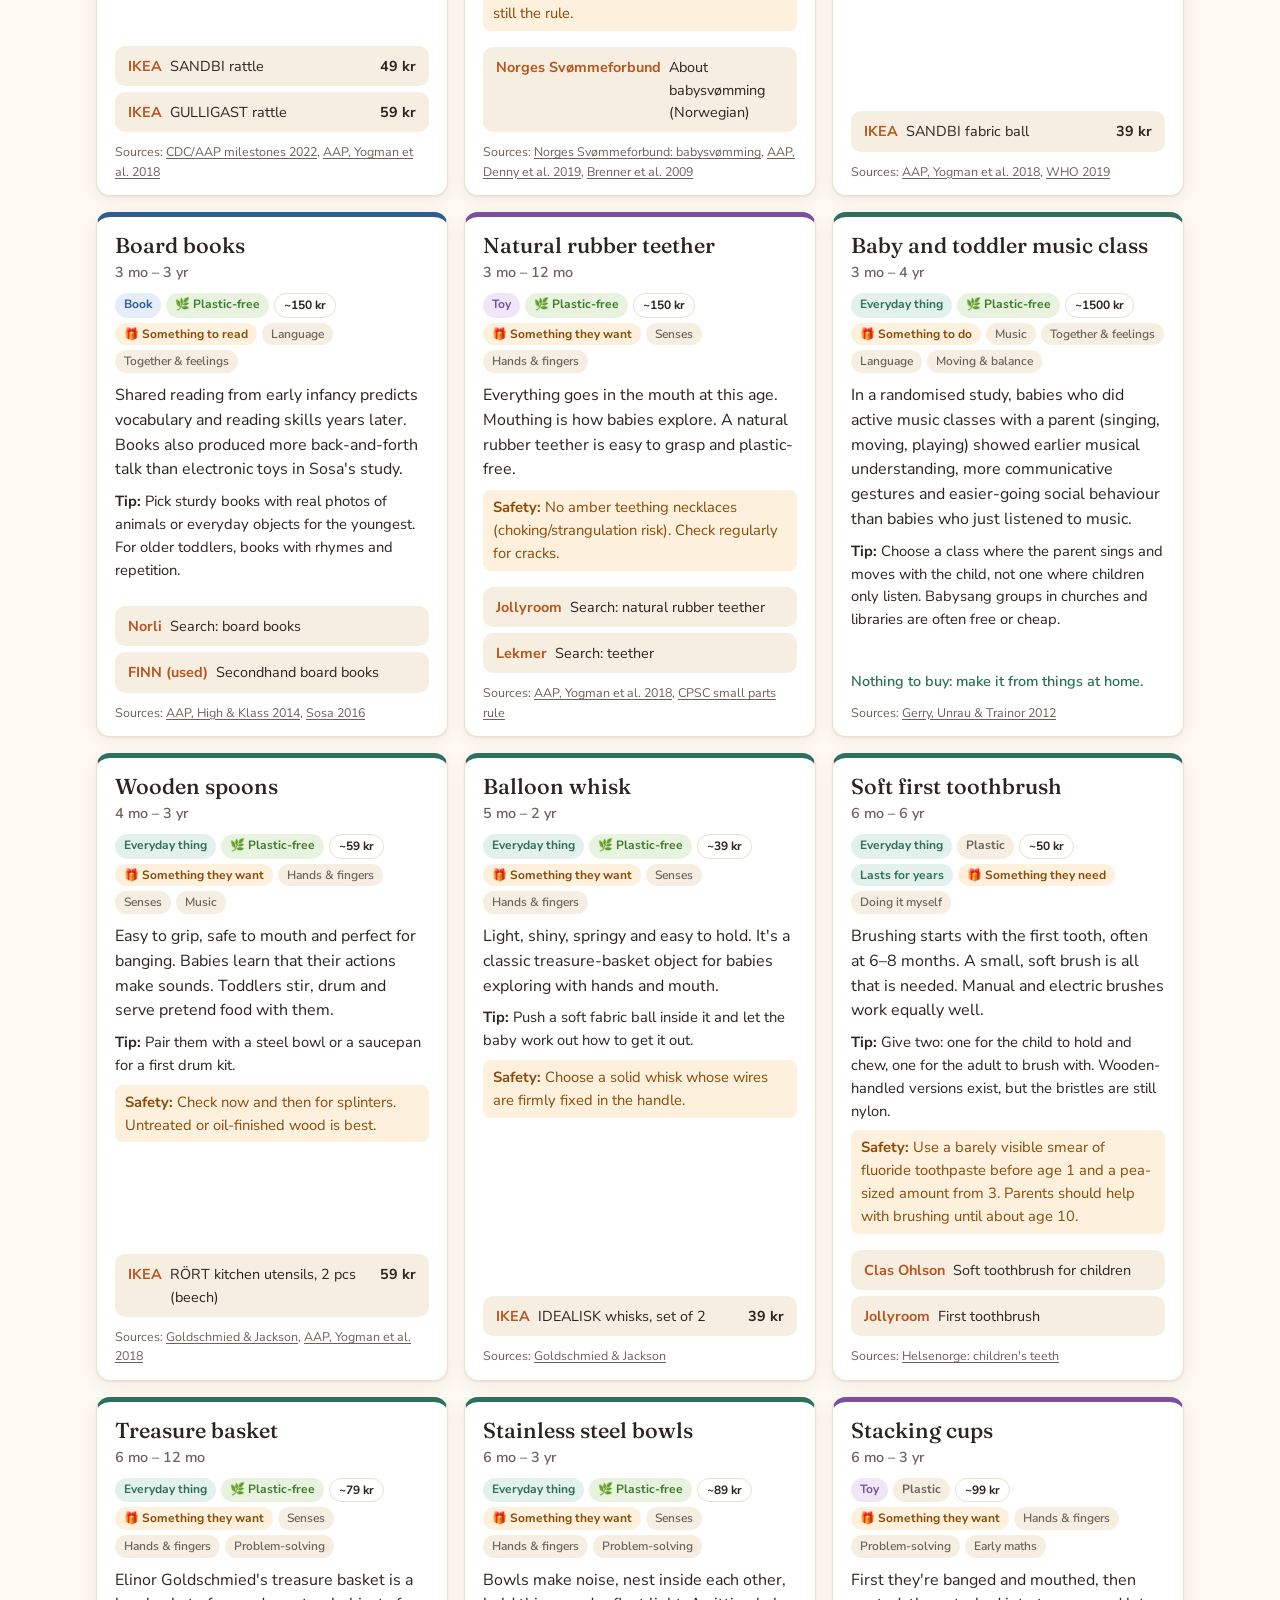
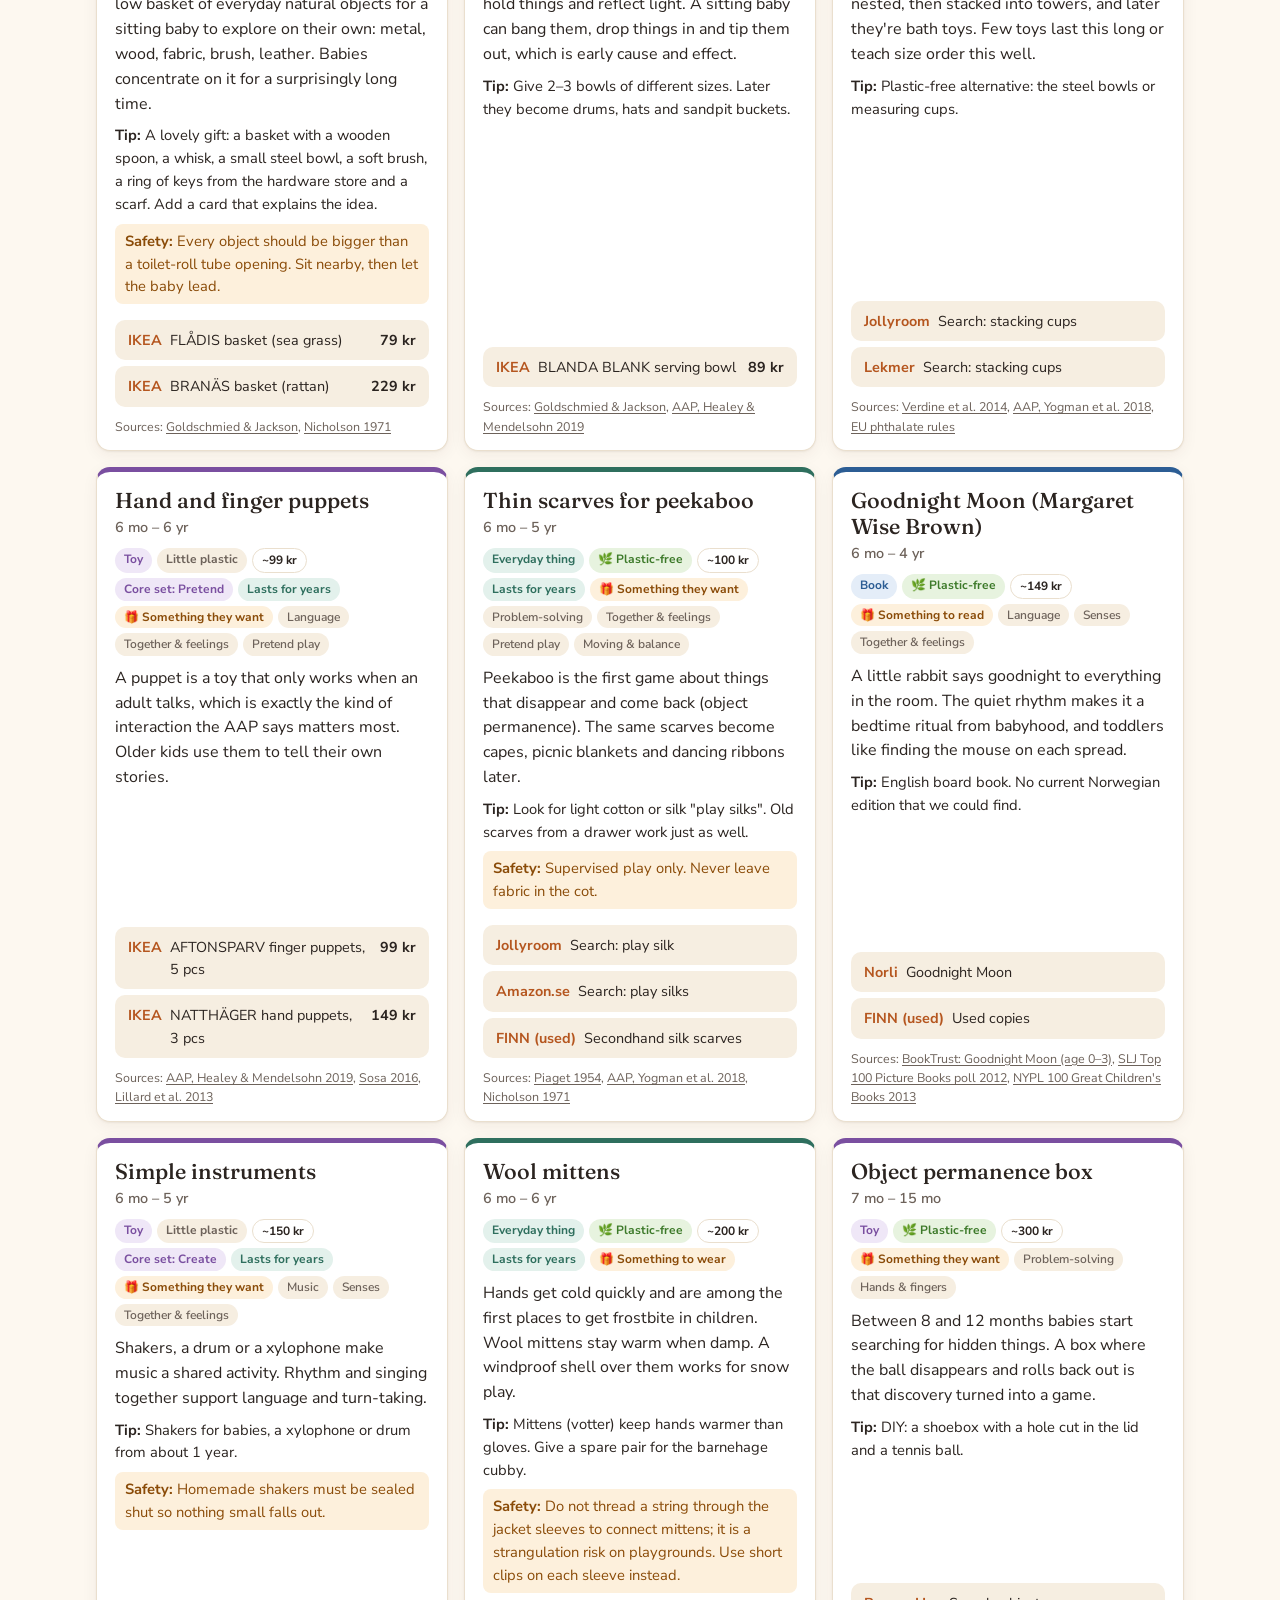
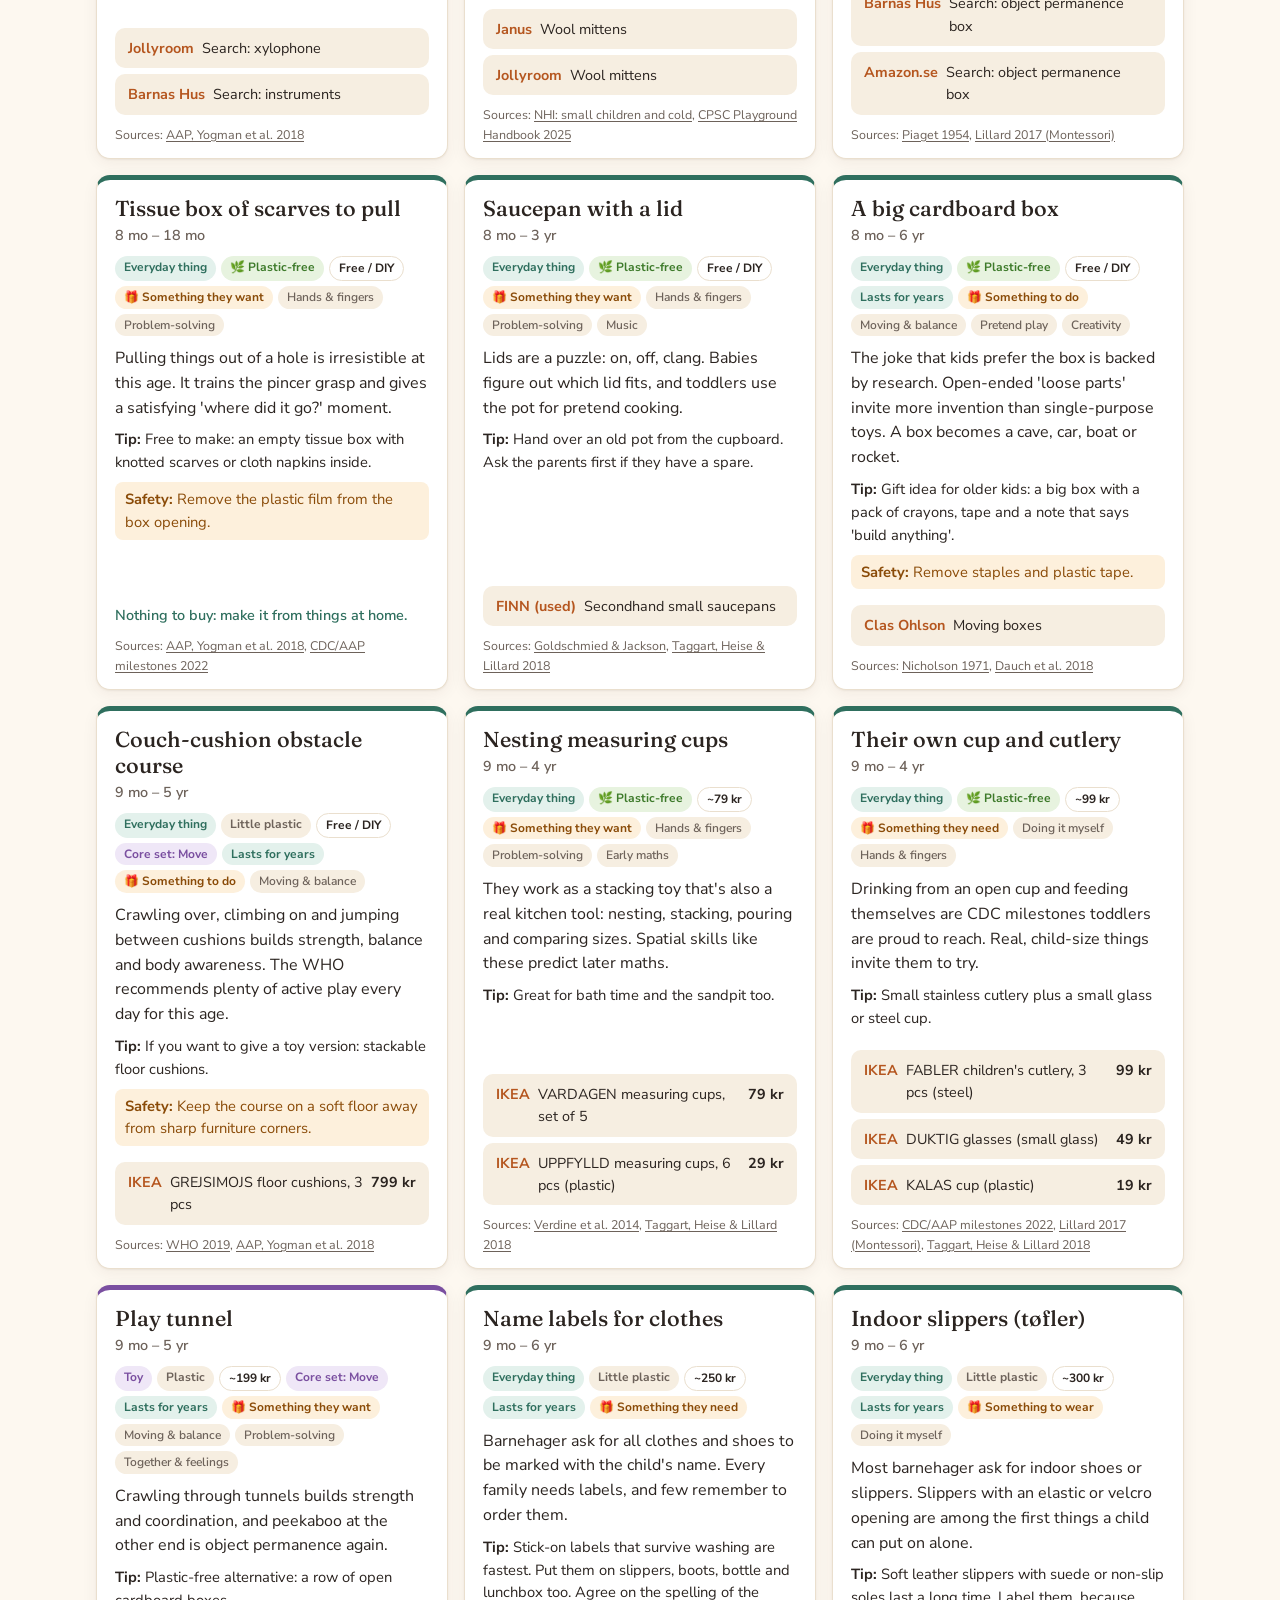
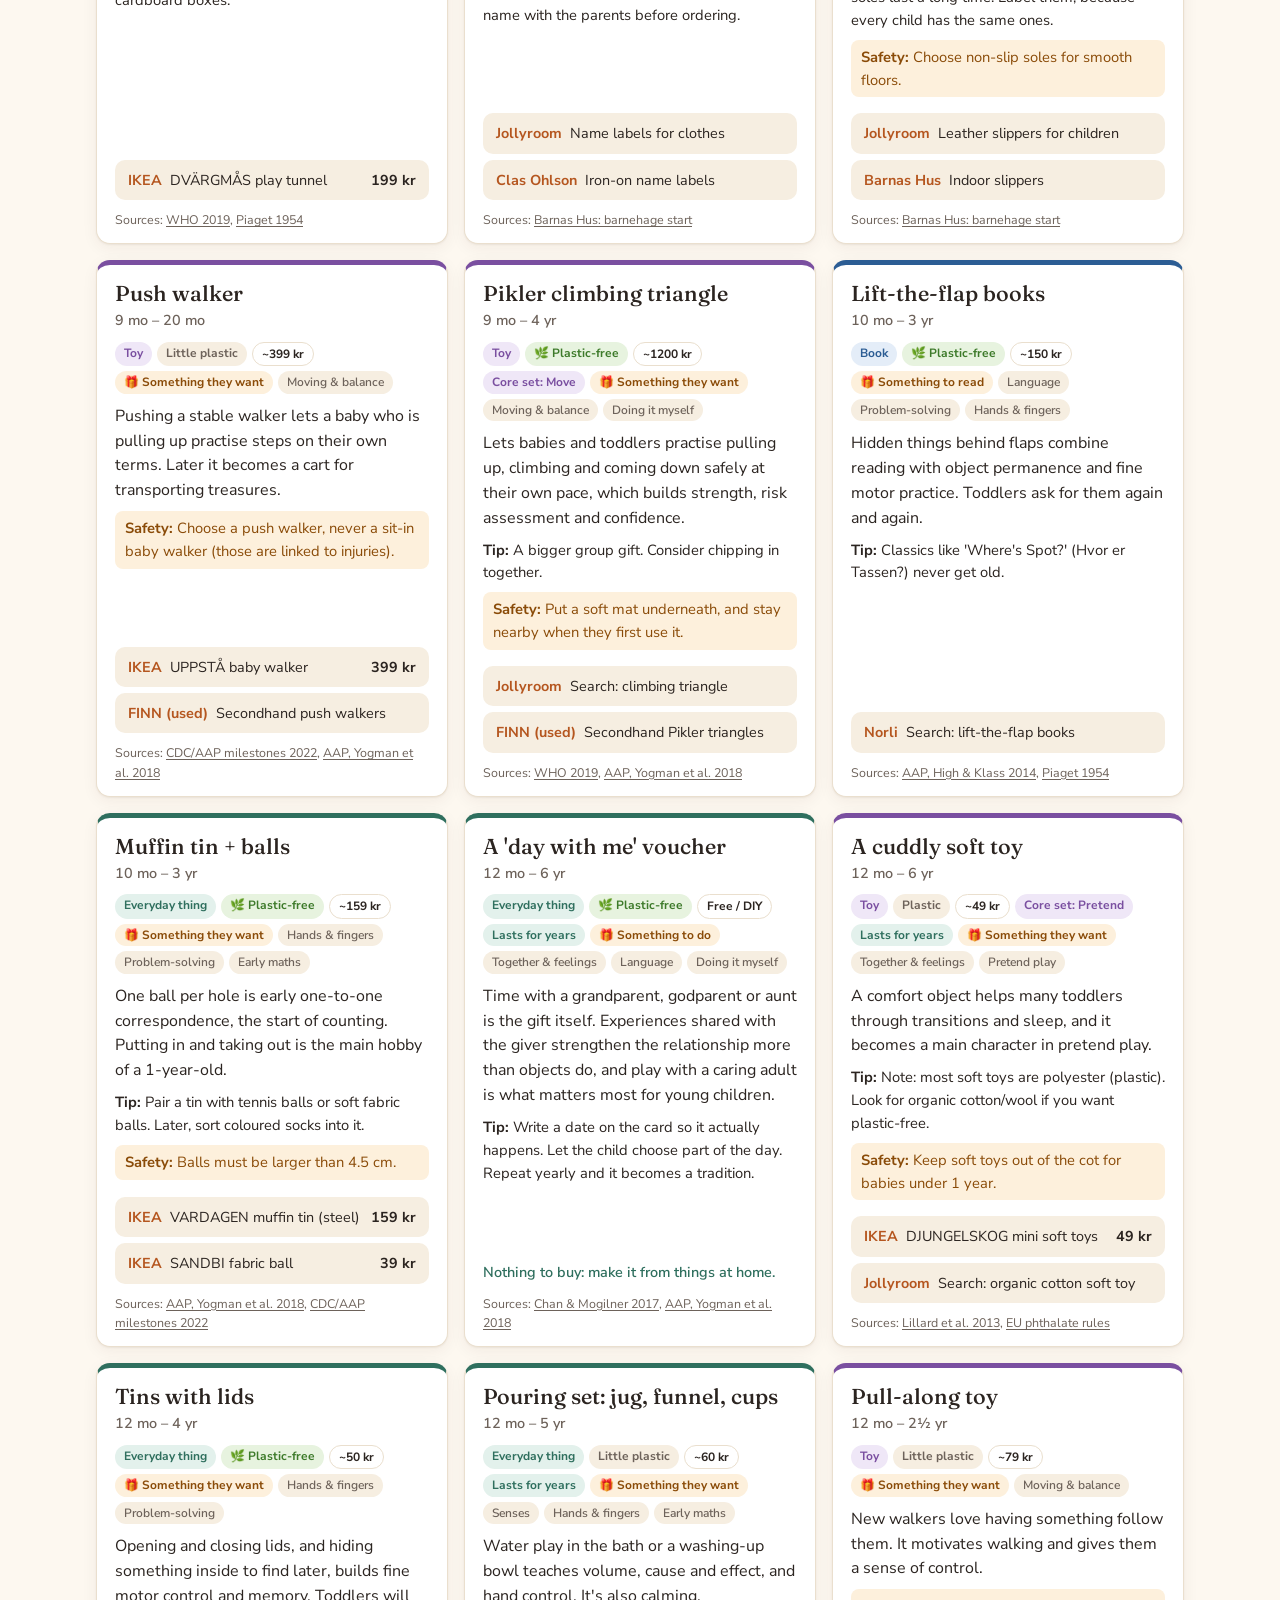
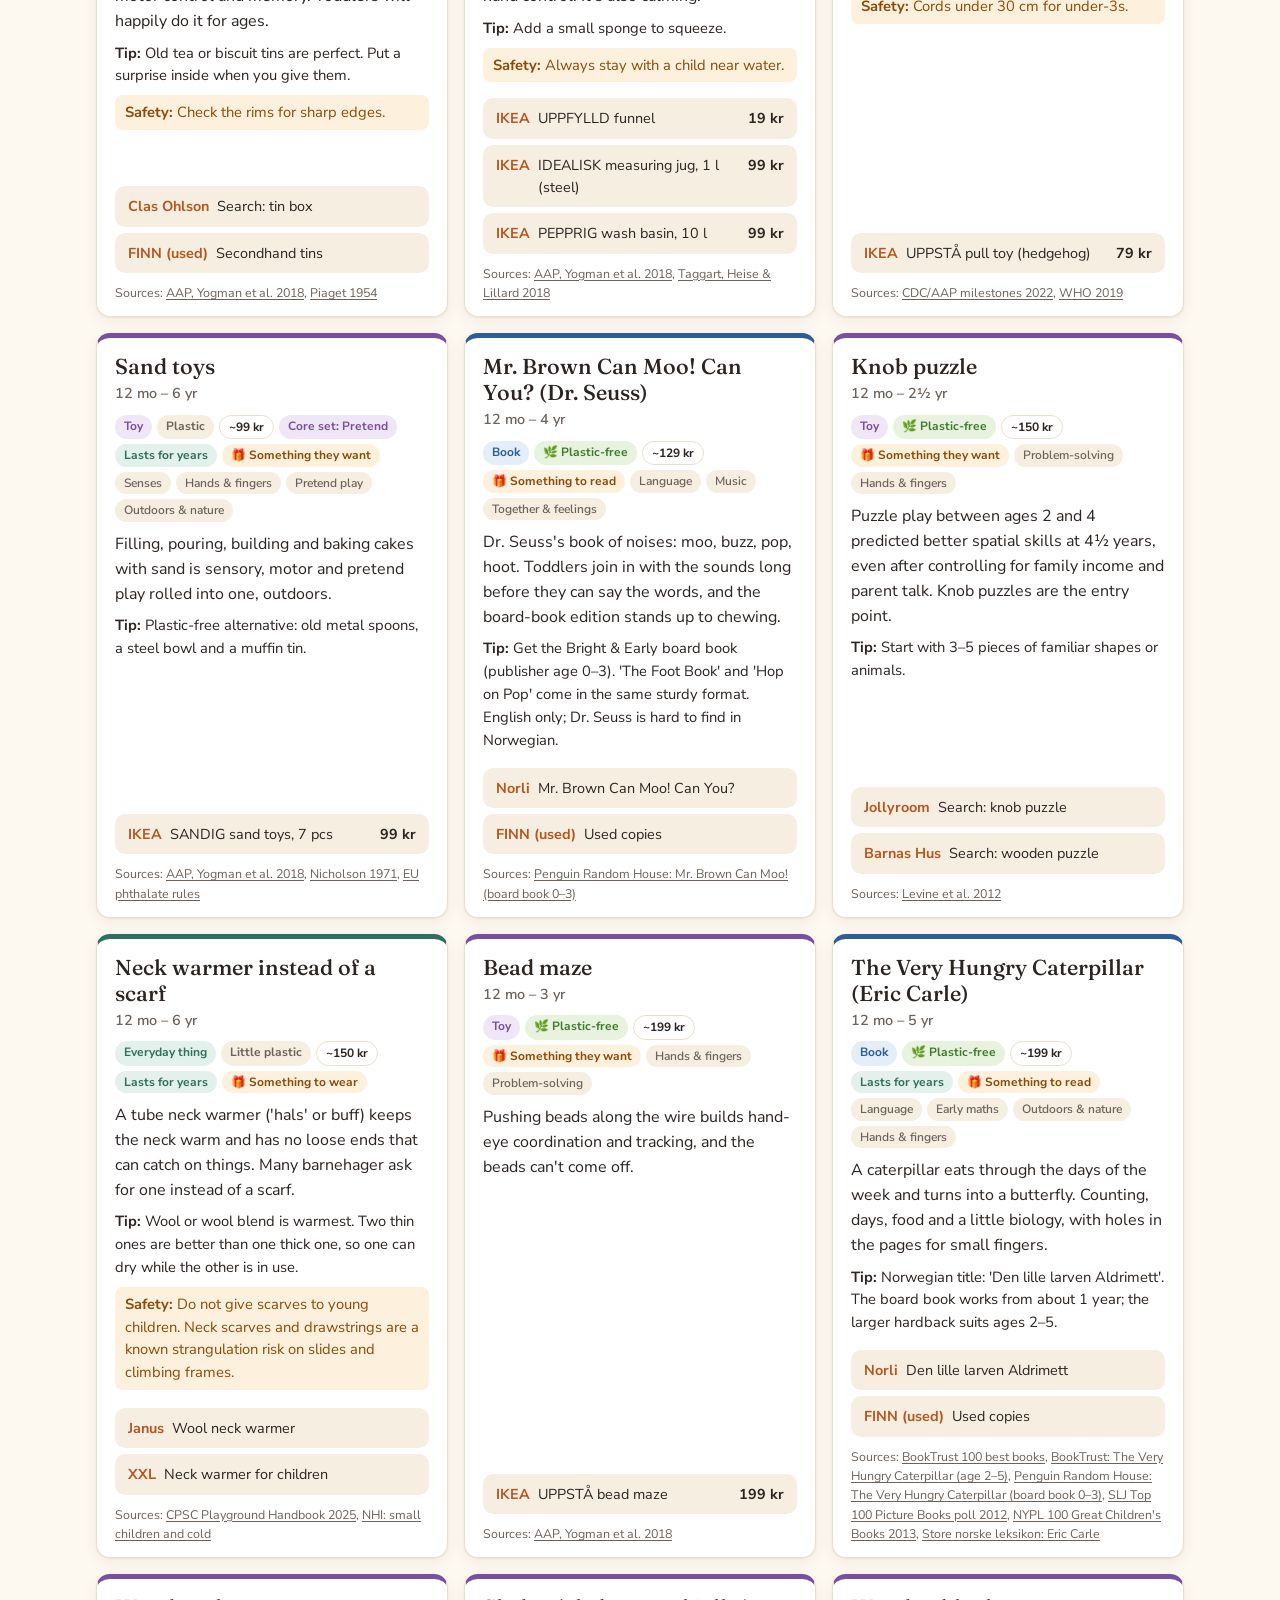
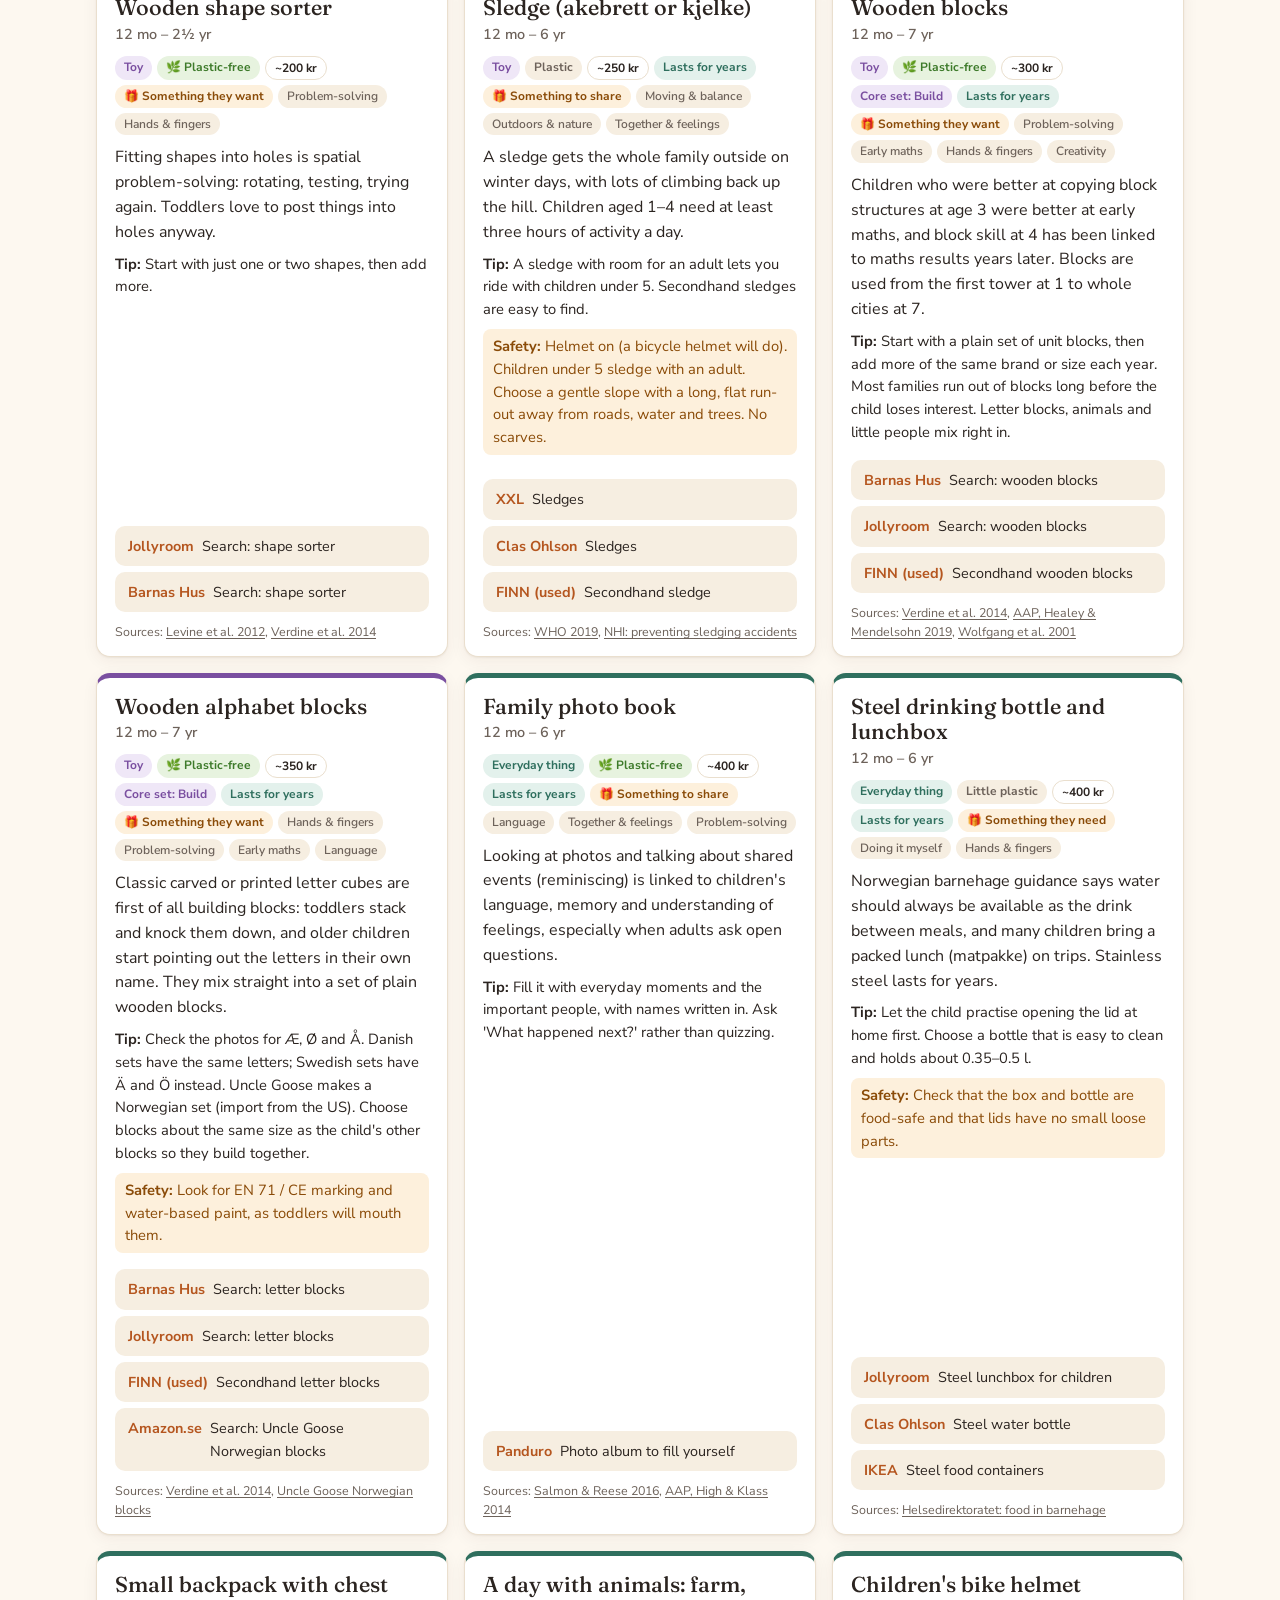
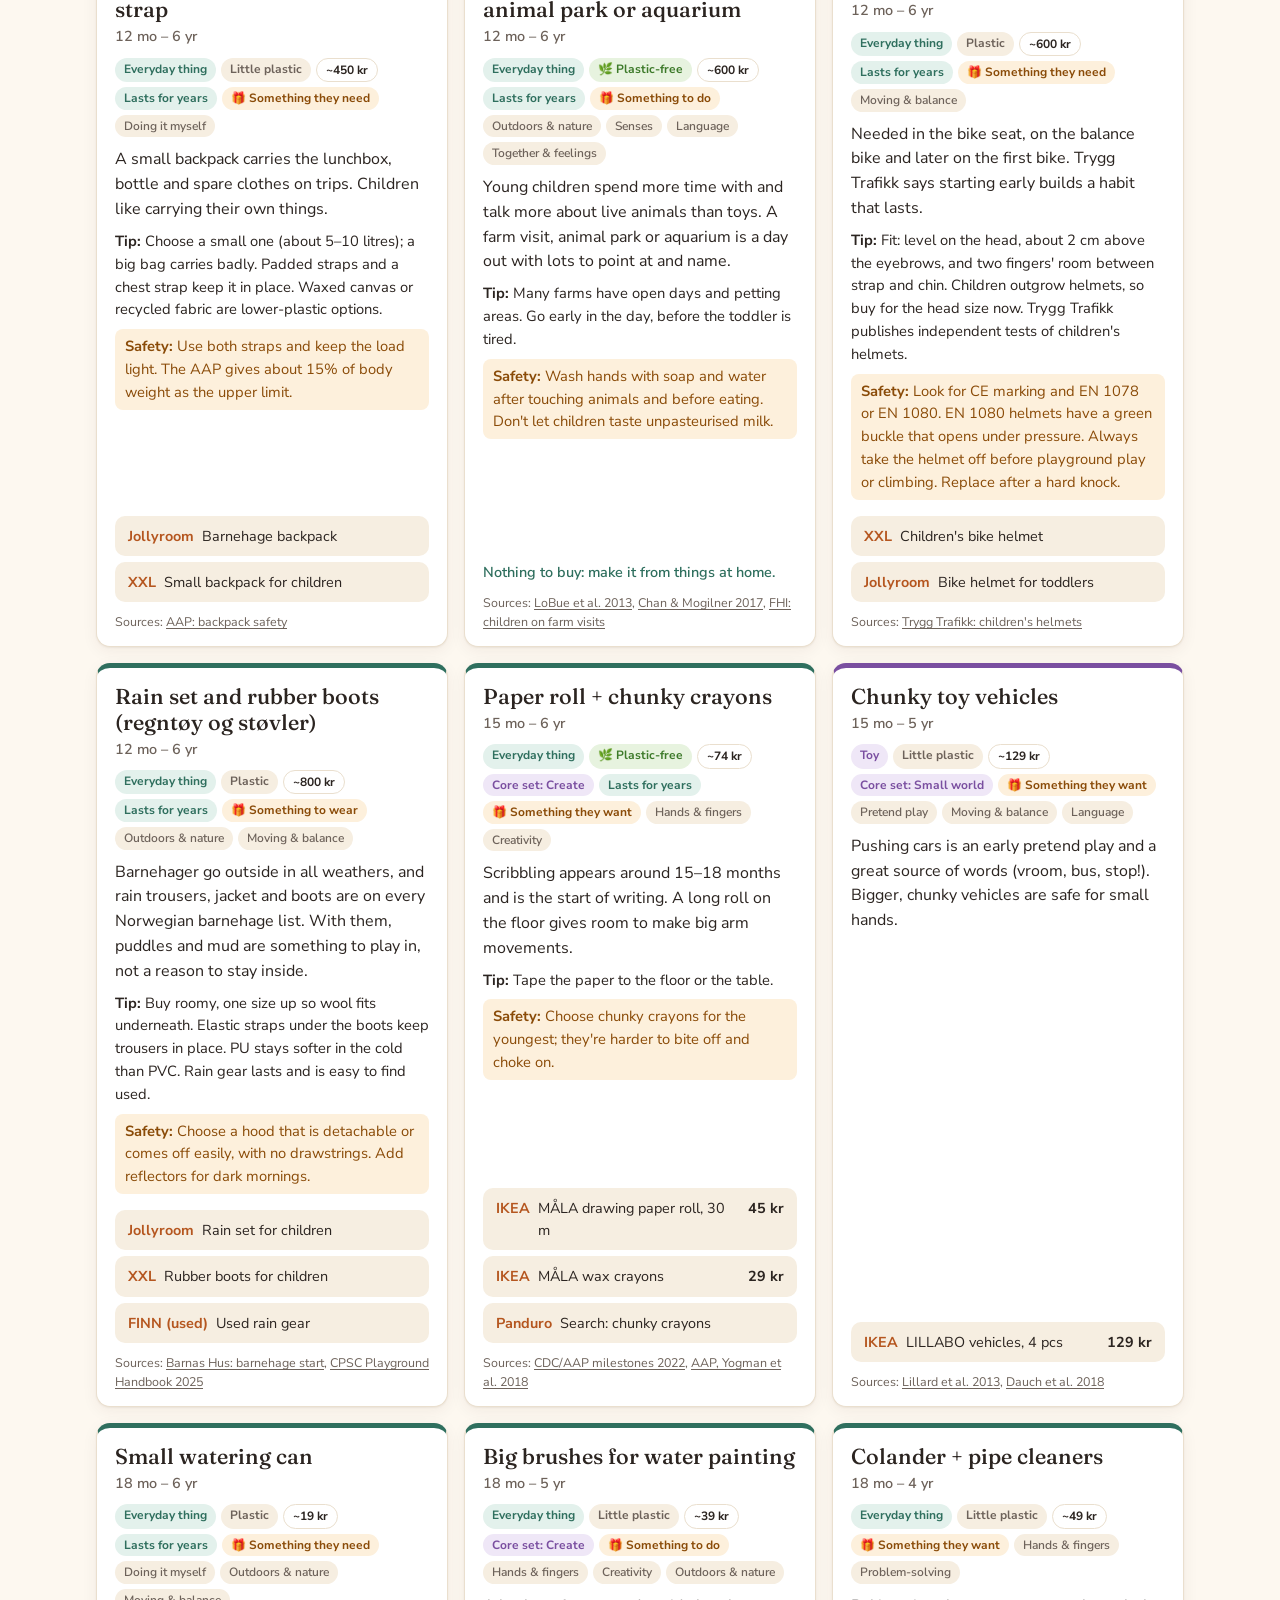
==== commit 96d44239: "Add gift rule page, go-deep toy sets and 55 new items - gift-rule.html explains "want, need, wear, r" ====
--- a/index.html
+++ b/index.html
@@ -24,7 +24,7 @@
         <li><strong>Fewer is better.</strong> Toddlers with 4 toys played longer and more creatively than toddlers with 16. Pick one or two things.</li>
         <li><strong>Real things count.</strong> Kids prefer real activities and tools over pretend copies, and everyday objects are great play material.</li>
       </ul>
-      <p class="hero-links"><a href="#sources">Sources and safety</a> · <a href="https://github.com/dagfrode/little-things">Suggest an item</a></p>
+      <p class="hero-links"><a href="gift-rule.html">Want, need, wear, read: the gift rule</a> · <a href="gift-rule.html#deep">Go deep, not wide</a> · <a href="#sources">Sources and safety</a> · <a href="https://github.com/dagfrode/little-things">Suggest an item</a></p>
     </div>
   </header>
 
@@ -33,6 +33,16 @@
       <div class="filter-group">
         <h2 class="filter-label" id="lbl-age">Age</h2>
         <div class="chips" role="group" aria-labelledby="lbl-age" id="f-age"></div>
+      </div>
+
+      <div class="filter-group">
+        <h2 class="filter-label"><span id="lbl-gift">Gift rule</span> <a class="label-help" href="gift-rule.html">what's this?</a></h2>
+        <div class="seg" role="group" aria-labelledby="lbl-gift" id="f-gift"></div>
+      </div>
+
+      <div class="filter-group">
+        <h2 class="filter-label"><span id="lbl-core">Core toy sets</span> <a class="label-help" href="gift-rule.html#deep">go deep, not wide</a></h2>
+        <div class="seg" role="group" aria-labelledby="lbl-core" id="f-core"></div>
       </div>
 
       <div class="filter-row">
@@ -49,6 +59,8 @@
           <div class="seg" role="group" aria-labelledby="lbl-price" id="f-price"></div>
         </div>
       </div>
+
+      <label class="toggle"><input type="checkbox" id="f-years"> Only things that last for years <span class="muted">(4+ years of use)</span></label>
 
       <details class="more-filters" id="more-filters">
         <summary>Skills and search</summary>
--- a/styles.css
+++ b/styles.css
@@ -235,3 +235,50 @@
   .chip-main { font-size: 0.88rem; }
   .card { padding: 14px 14px 12px; }
 }
+
+/* ---- Gift rule ----------------------------------------------------------- */
+
+.label-help { text-transform: none; letter-spacing: 0; font-weight: 600; margin-left: 6px; }
+.badge-gift { background: var(--warn-bg); color: var(--warn); }
+.badge-gift::before { content: "🎁 "; }
+.badge-years { background: var(--everyday-bg); color: var(--everyday); }
+.toggle { display: flex; align-items: center; gap: 8px; margin: 0 0 14px; font-weight: 600; cursor: pointer; }
+.toggle input { width: 18px; height: 18px; accent-color: var(--accent); margin: 0; }
+.toggle .muted { font-weight: 400; }
+
+.eyebrow a { color: inherit; }
+.rule-intro { max-width: 46em; margin-bottom: 24px; }
+.rule-intro p { margin: 0 0 12px; }
+.rule-grid { display: grid; gap: 16px; grid-template-columns: repeat(auto-fill, minmax(min(100%, 320px), 1fr)); counter-reset: rule; }
+.rule-card {
+  background: var(--surface);
+  border: 1px solid var(--line);
+  border-radius: var(--radius);
+  padding: 18px 18px 16px;
+  box-shadow: var(--shadow);
+  display: flex; flex-direction: column;
+  scroll-margin-top: 16px;
+}
+.rule-card-extra { background: var(--surface-2); box-shadow: none; }
+.rule-num {
+  margin: 0 0 8px;
+  width: 2rem; height: 2rem; border-radius: 50%;
+  display: grid; place-items: center;
+  background: var(--sun); color: #2b2420;
+  font-family: "Fraunces", Georgia, serif; font-weight: 700;
+}
+.rule-card-extra .rule-num { background: transparent; border: 2px dashed var(--sun); color: var(--text); }
+.rule-card h2 { font-family: "Fraunces", Georgia, serif; font-weight: 500; font-size: 1.4rem; line-height: 1.2; margin: 0 0 8px; }
+.rule-card p { margin: 0 0 10px; }
+.rule-tip { font-size: 0.92rem; color: var(--muted); }
+.rule-tip strong { color: var(--text); }
+.rule-link { margin-top: auto; font-weight: 700; }
+.rule-link::after { content: " →"; }
+.rule-notes { margin-top: 40px; }
+.badge-core { background: var(--toy-bg); color: var(--toy); }
+.deep { margin-top: 56px; padding-top: 24px; border-top: 1px solid var(--line); scroll-margin-top: 16px; }
+.section-title { font-family: "Fraunces", Georgia, serif; font-weight: 700; font-size: clamp(1.8rem, 5vw, 2.6rem); line-height: 1.1; margin: 0 0 16px; letter-spacing: -0.01em; }
+.deep-card h3 { font-family: "Fraunces", Georgia, serif; font-weight: 500; font-size: 1.35rem; margin: 0 0 8px; }
+.deep-card { border-top: 5px solid var(--toy); }
+.rule-card-extra.deep-card { border-top-color: var(--line); }
+.deep-filter-note { margin-top: 16px; }
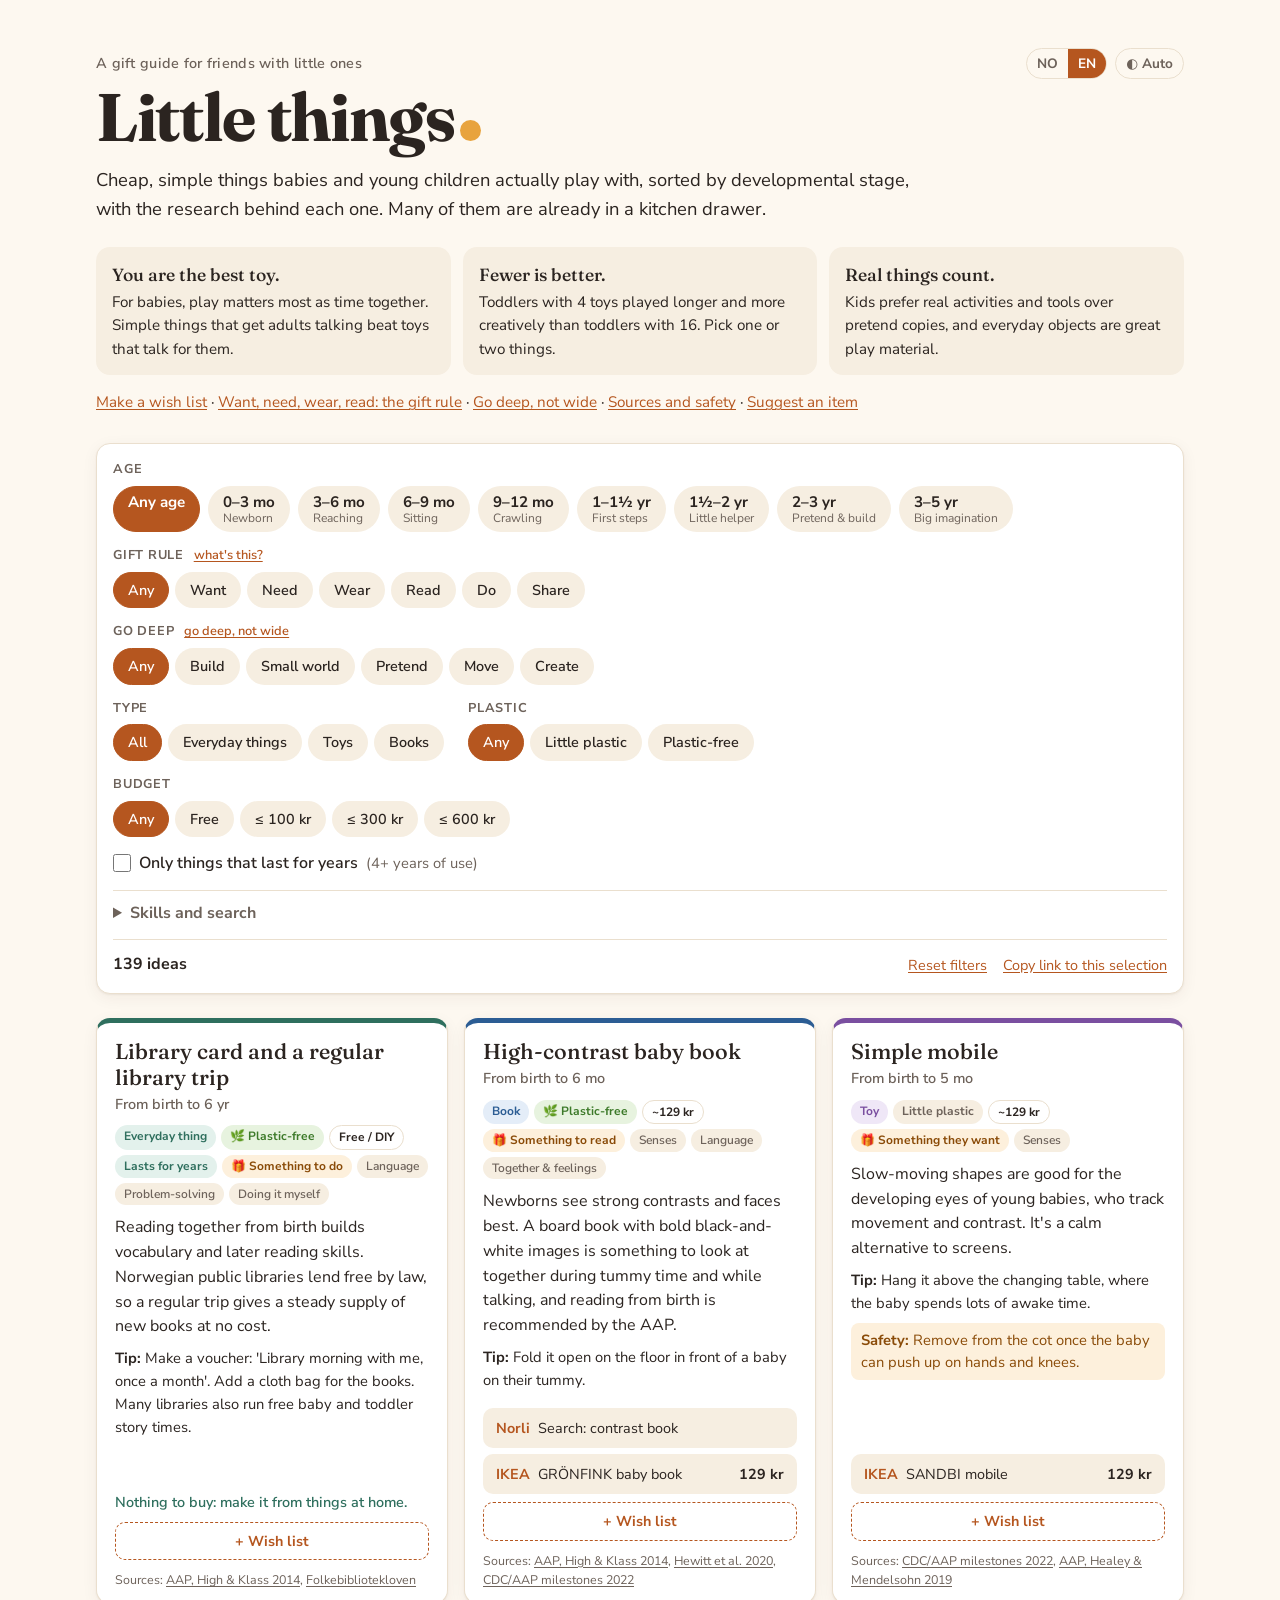
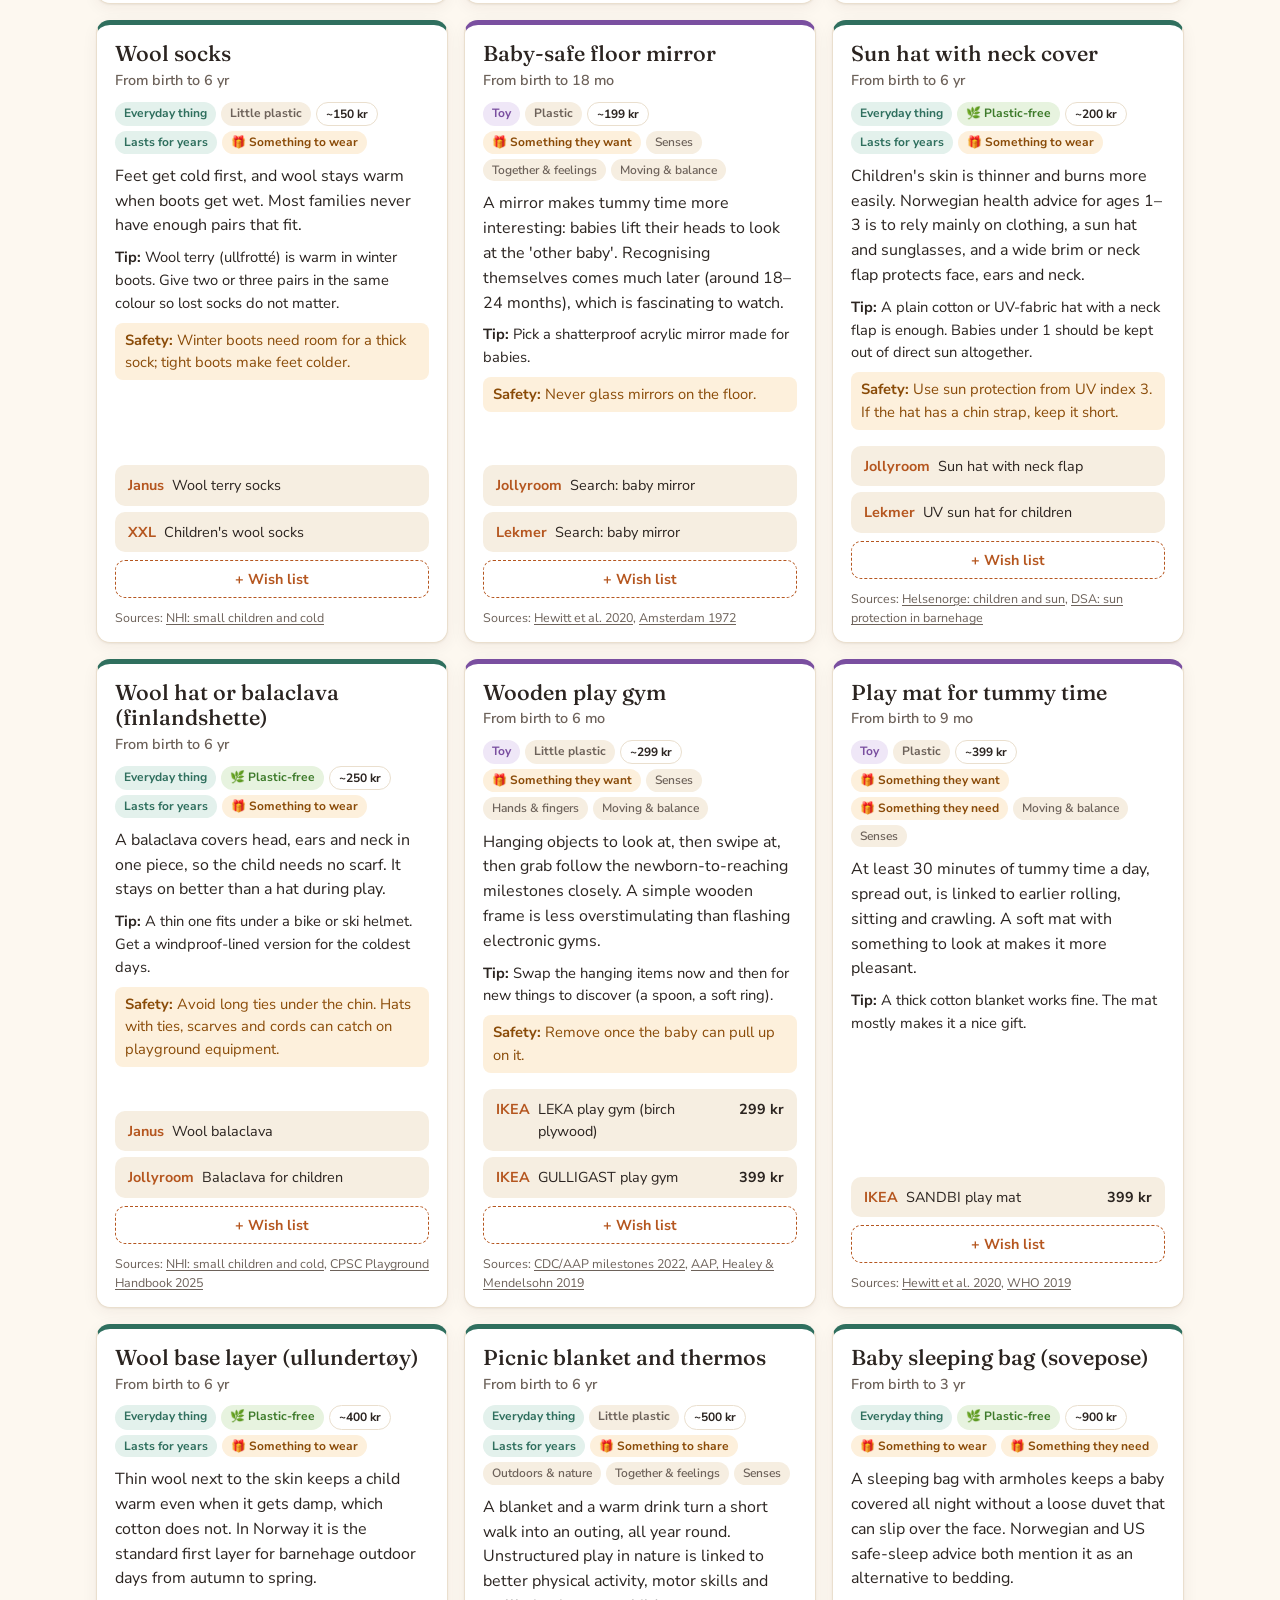
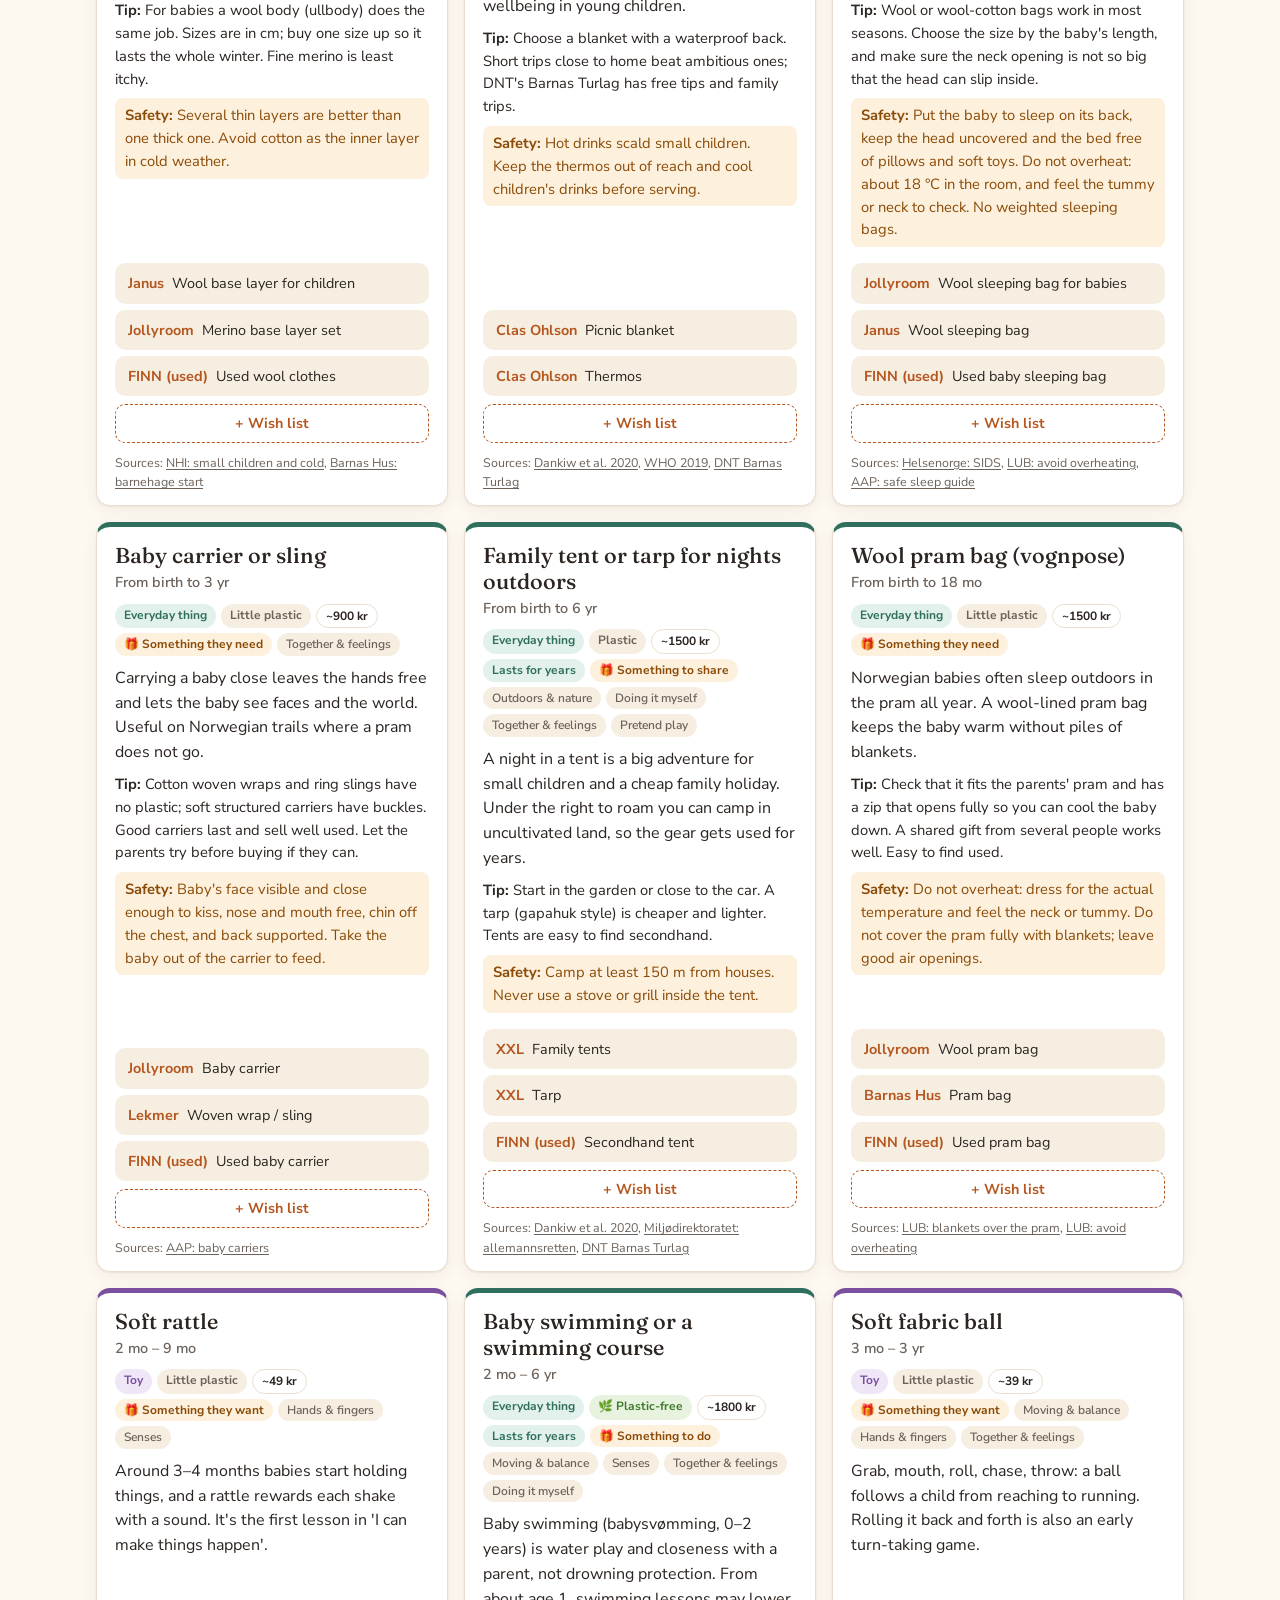
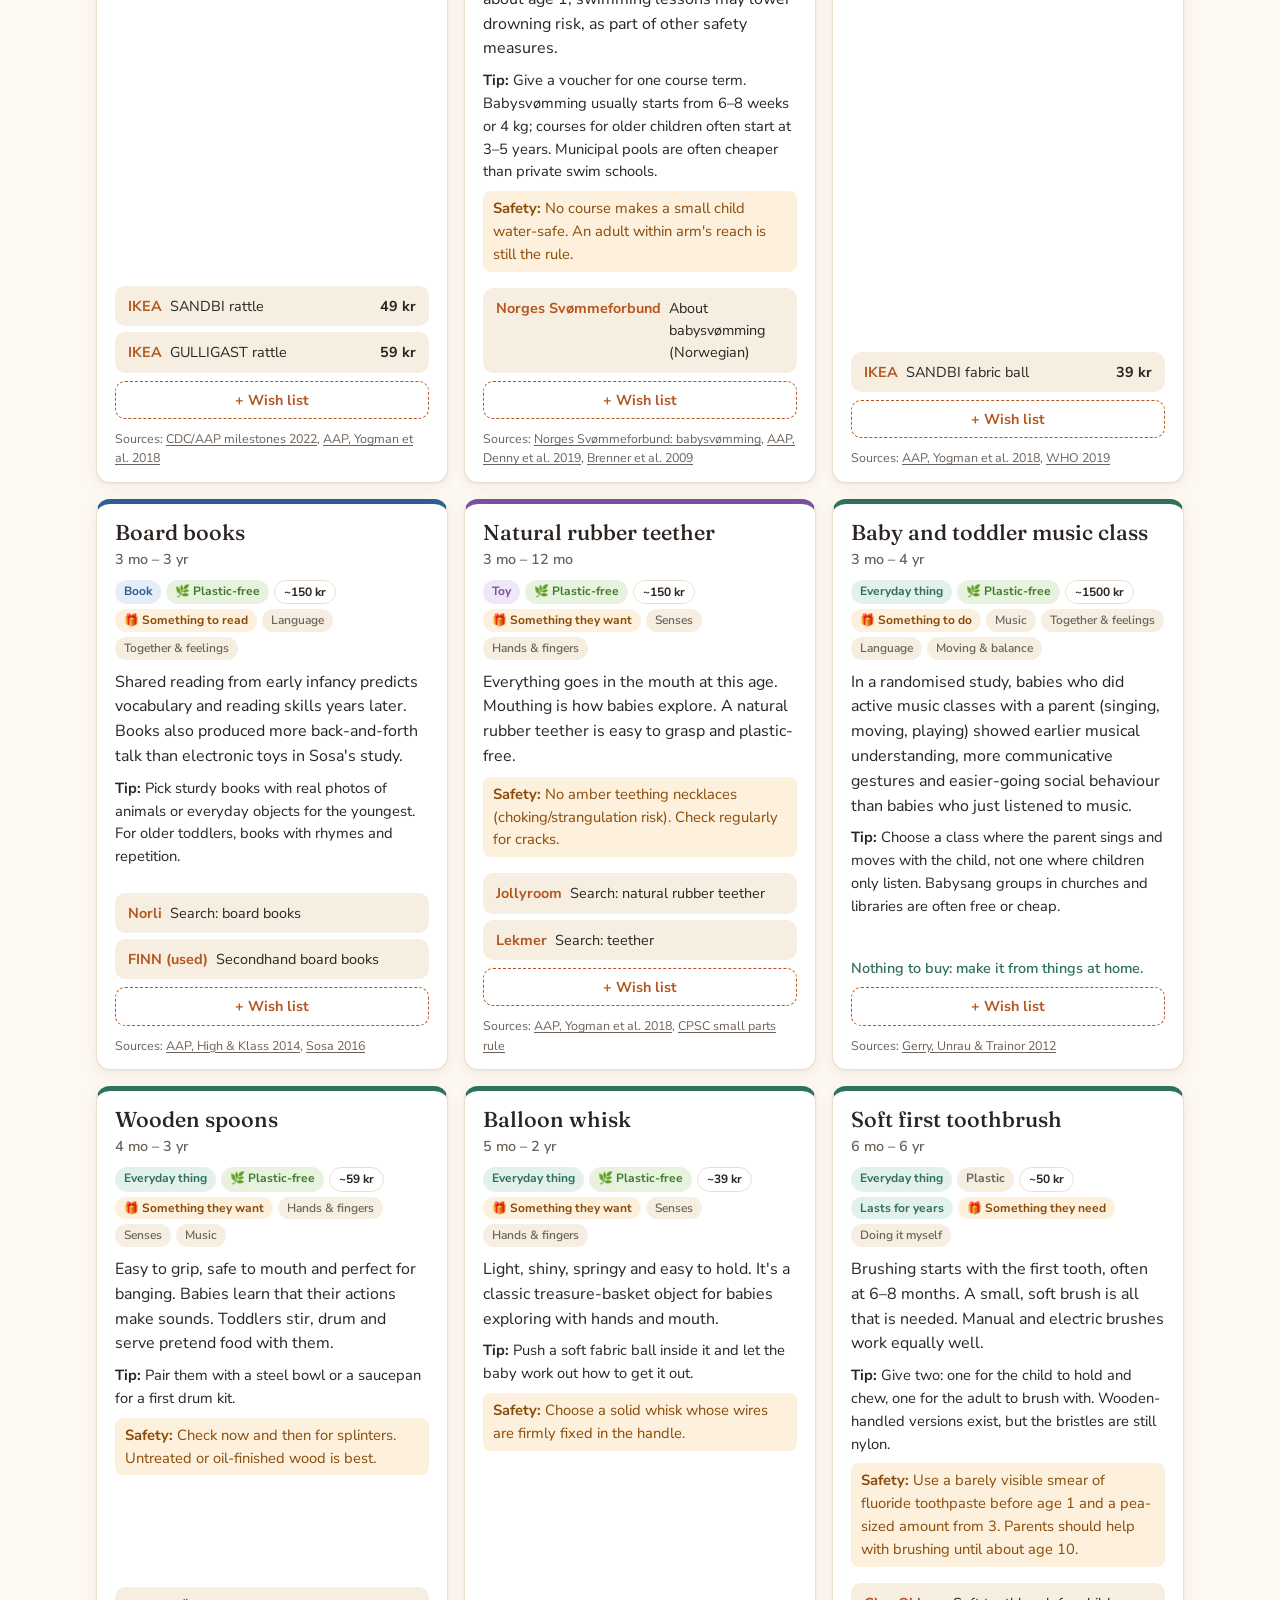
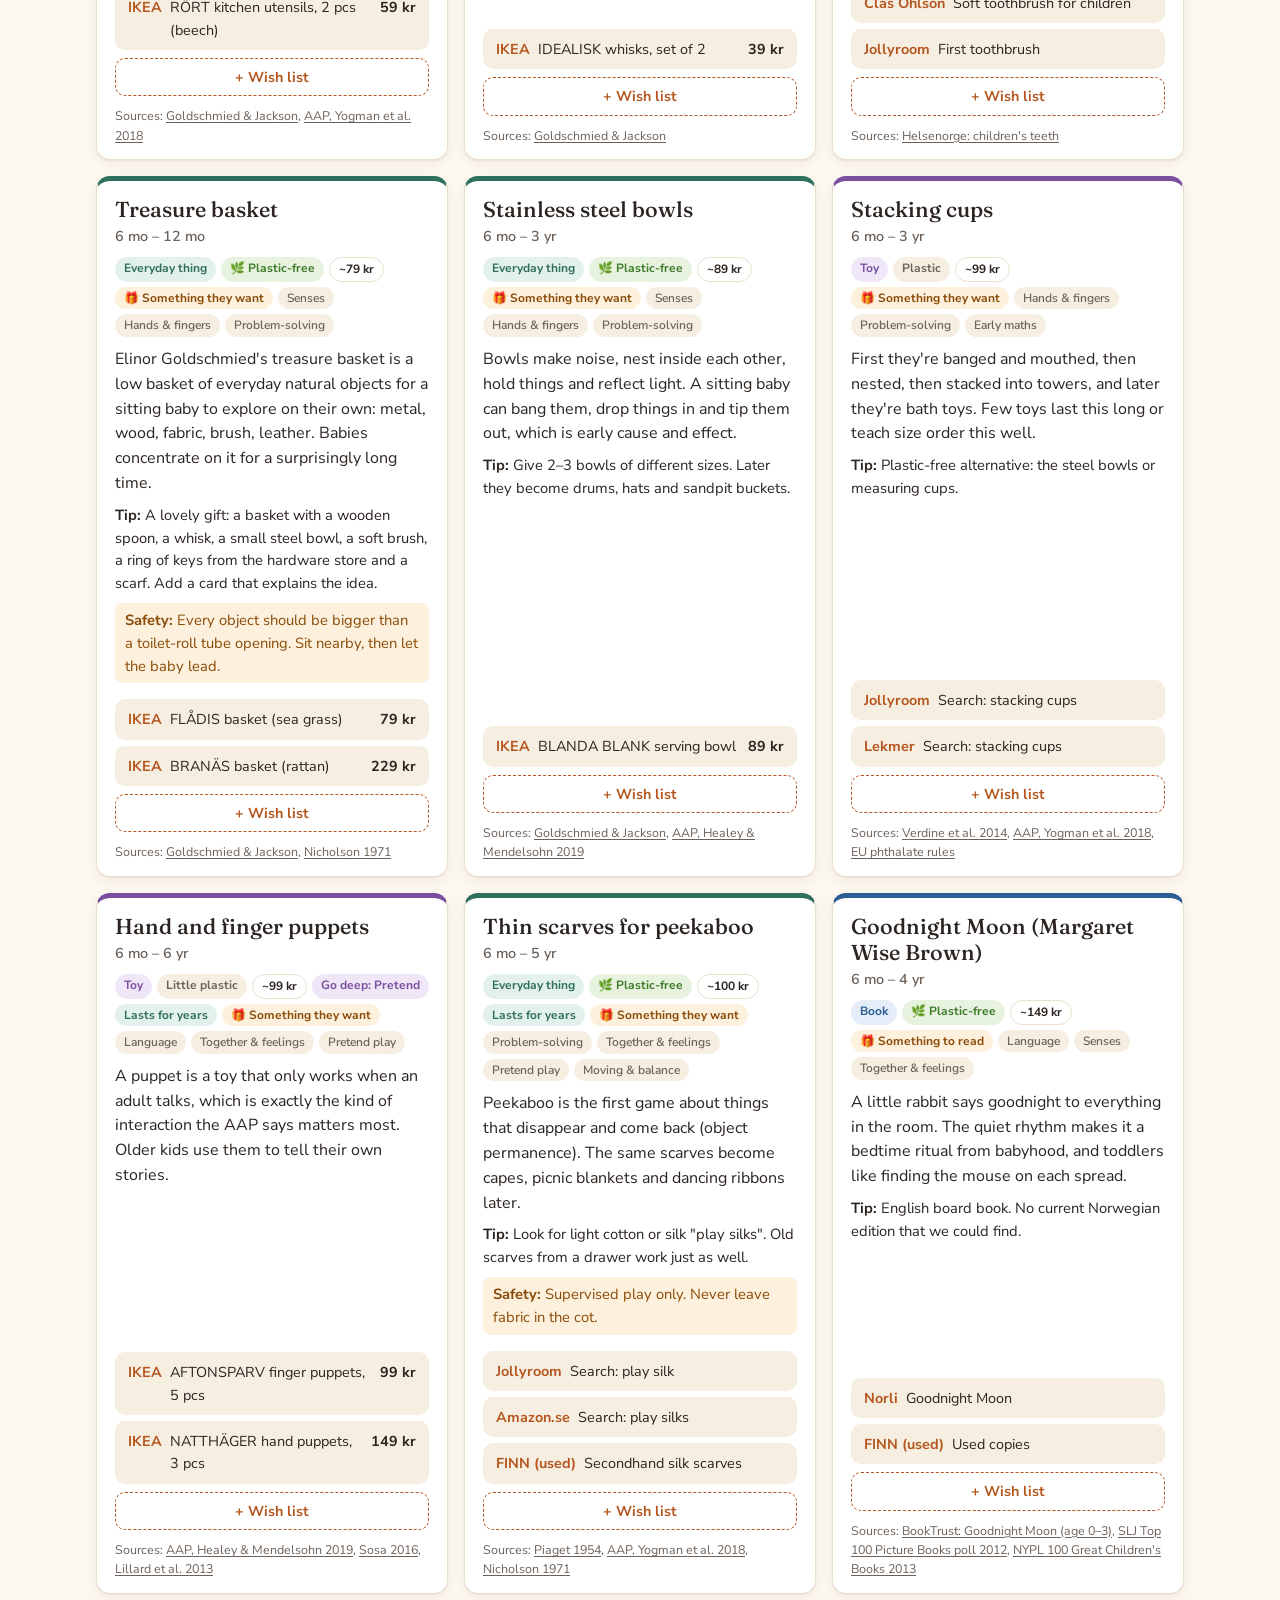
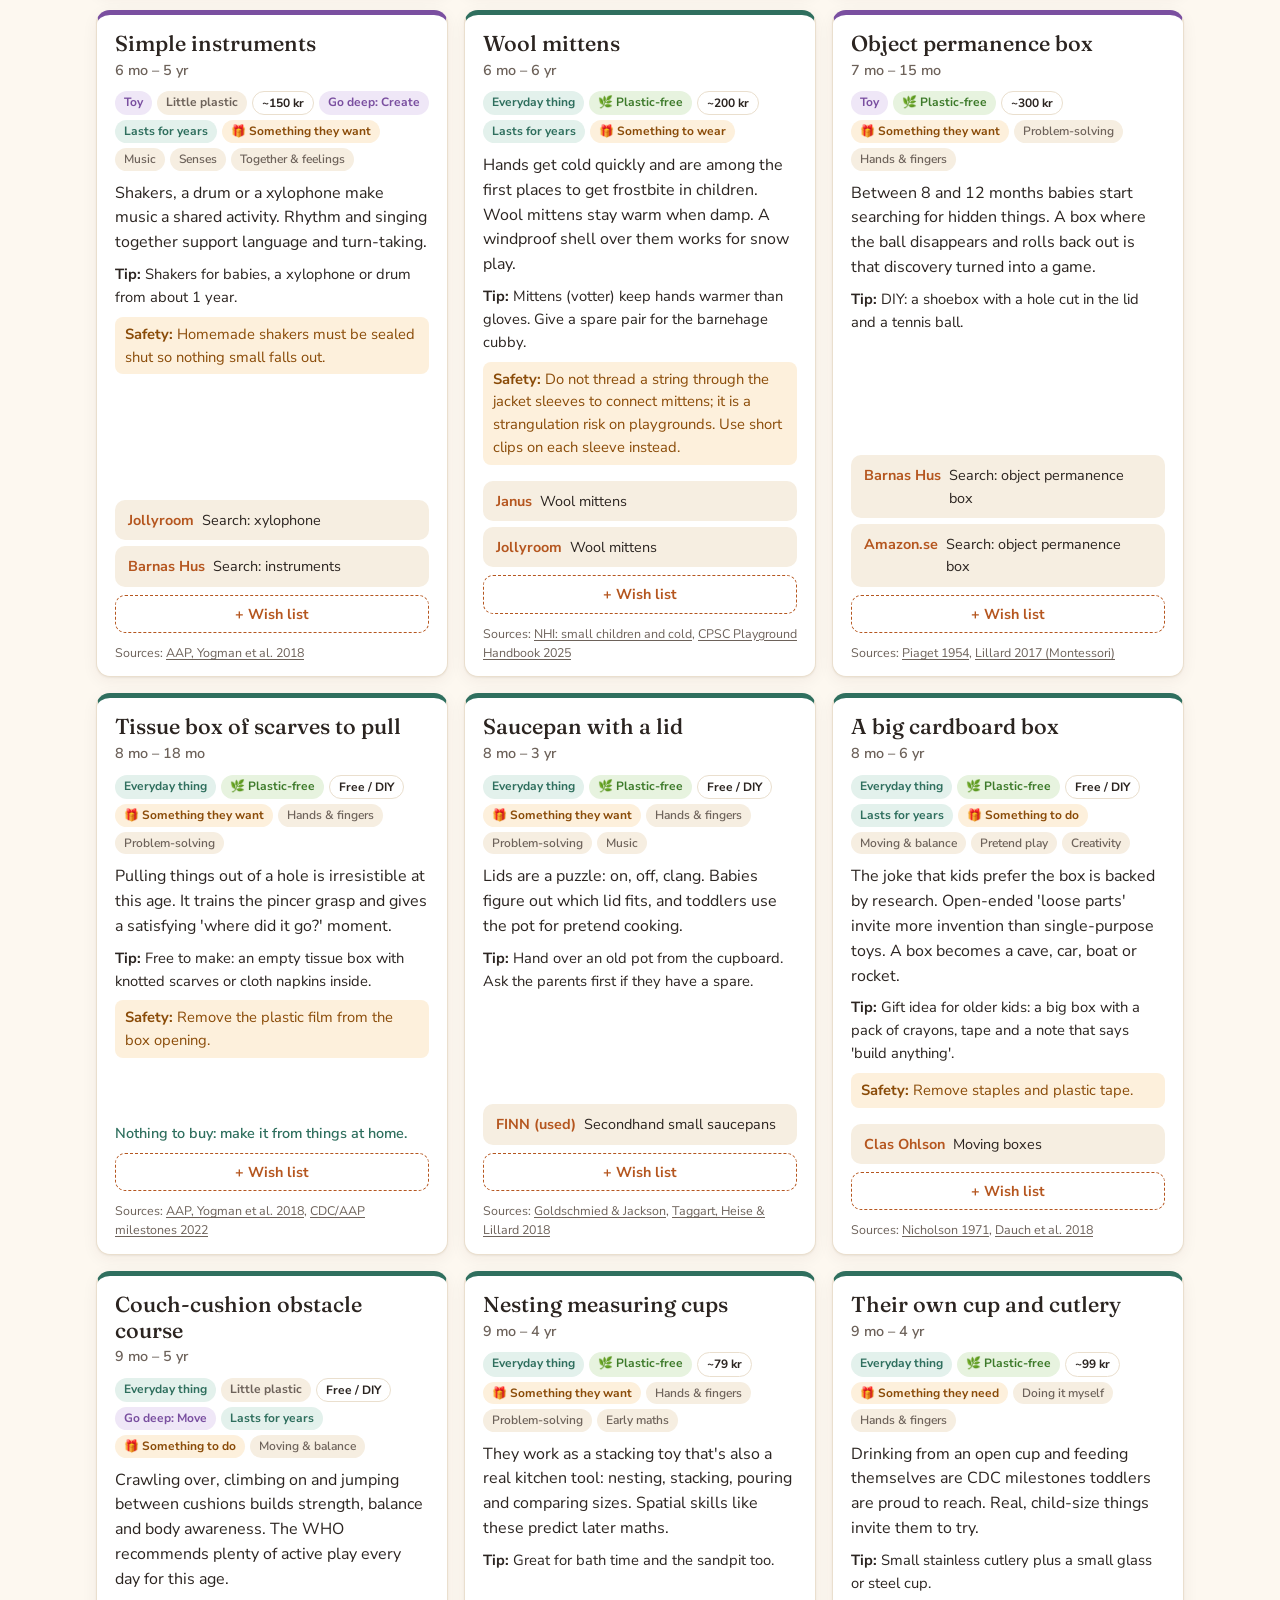
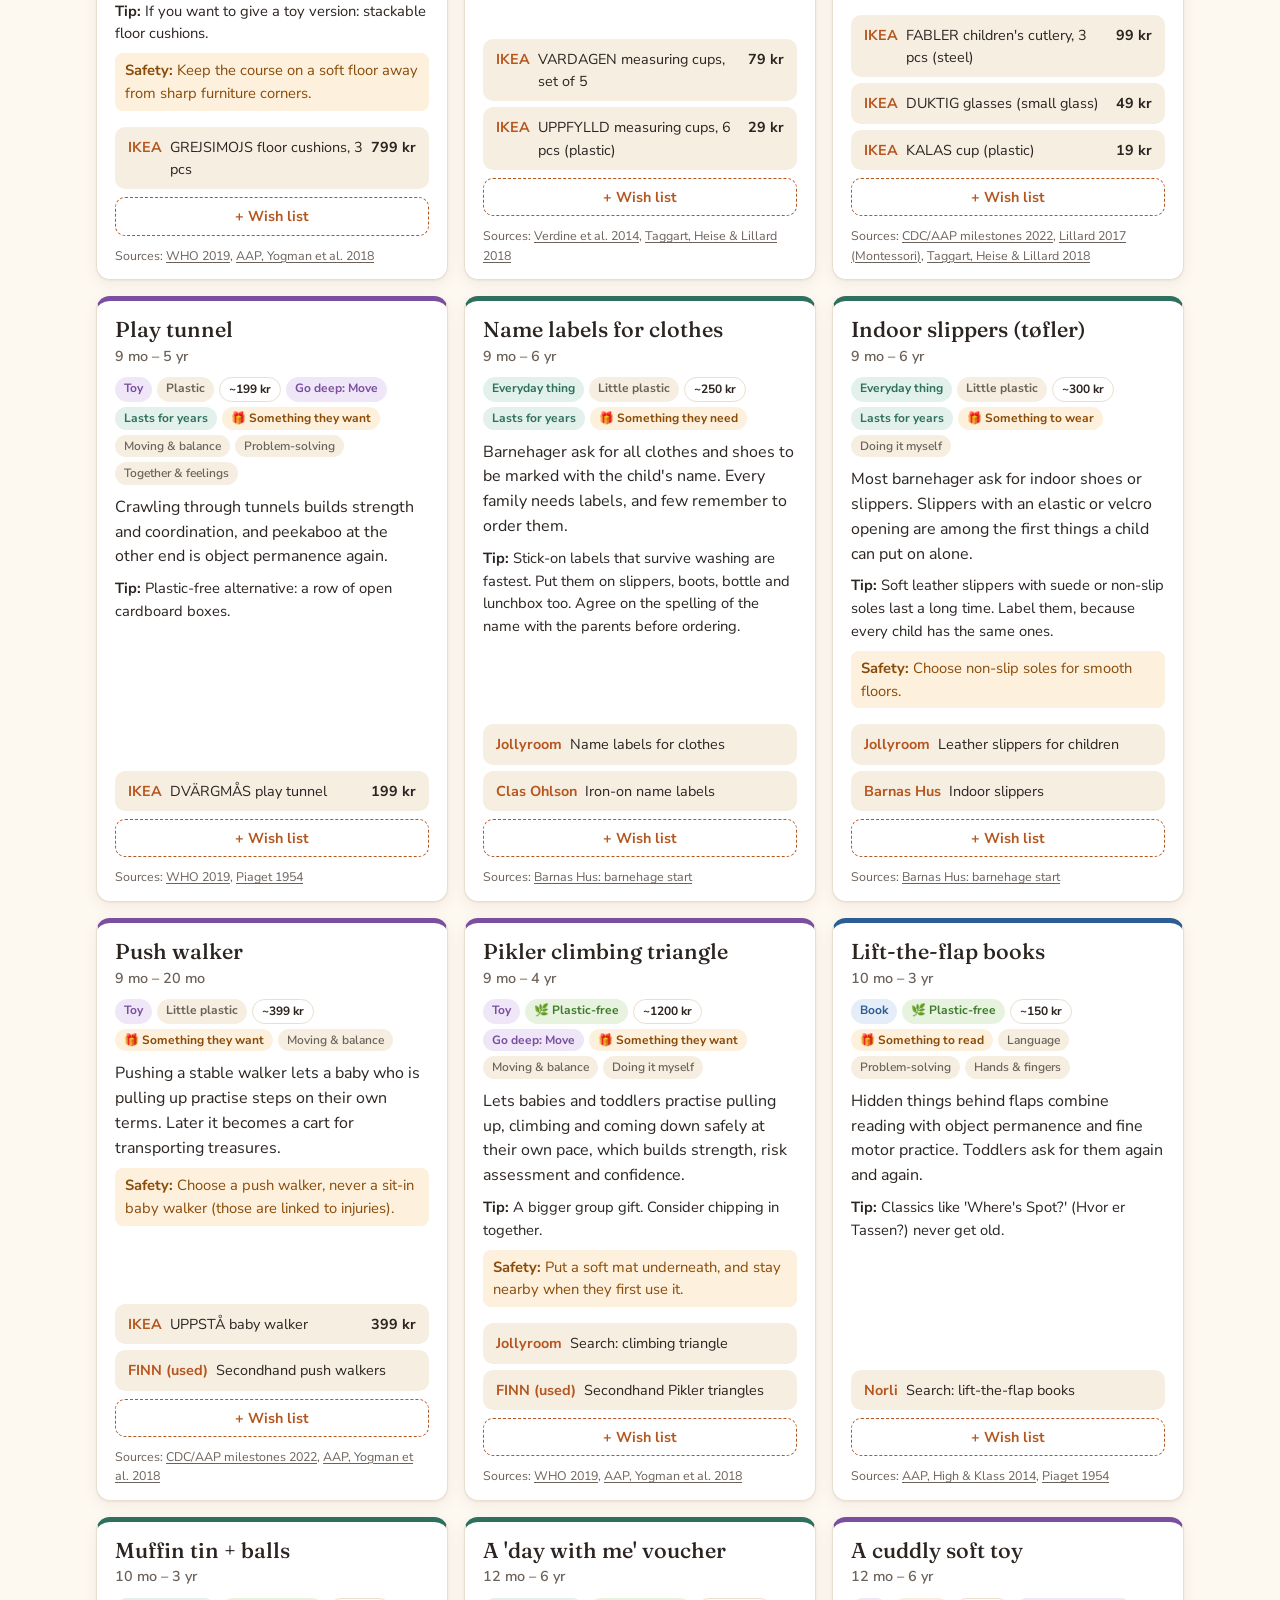
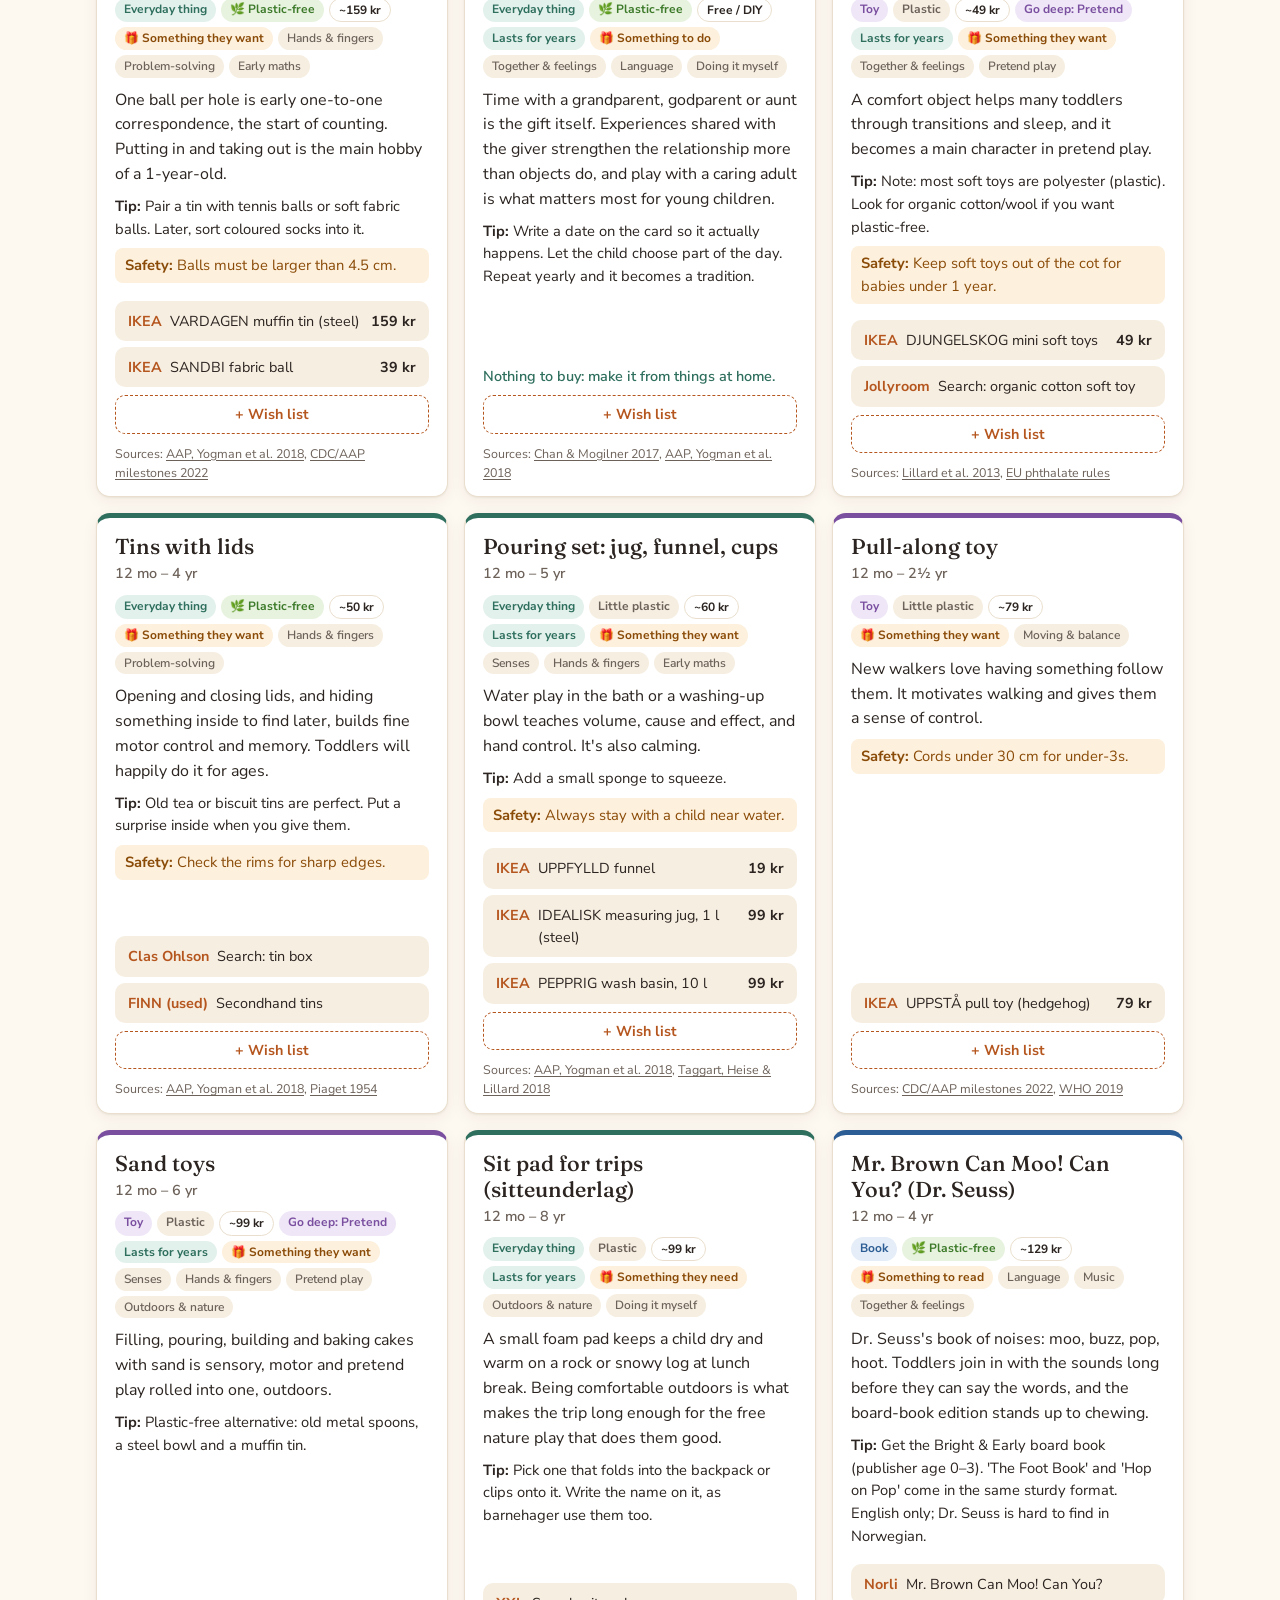
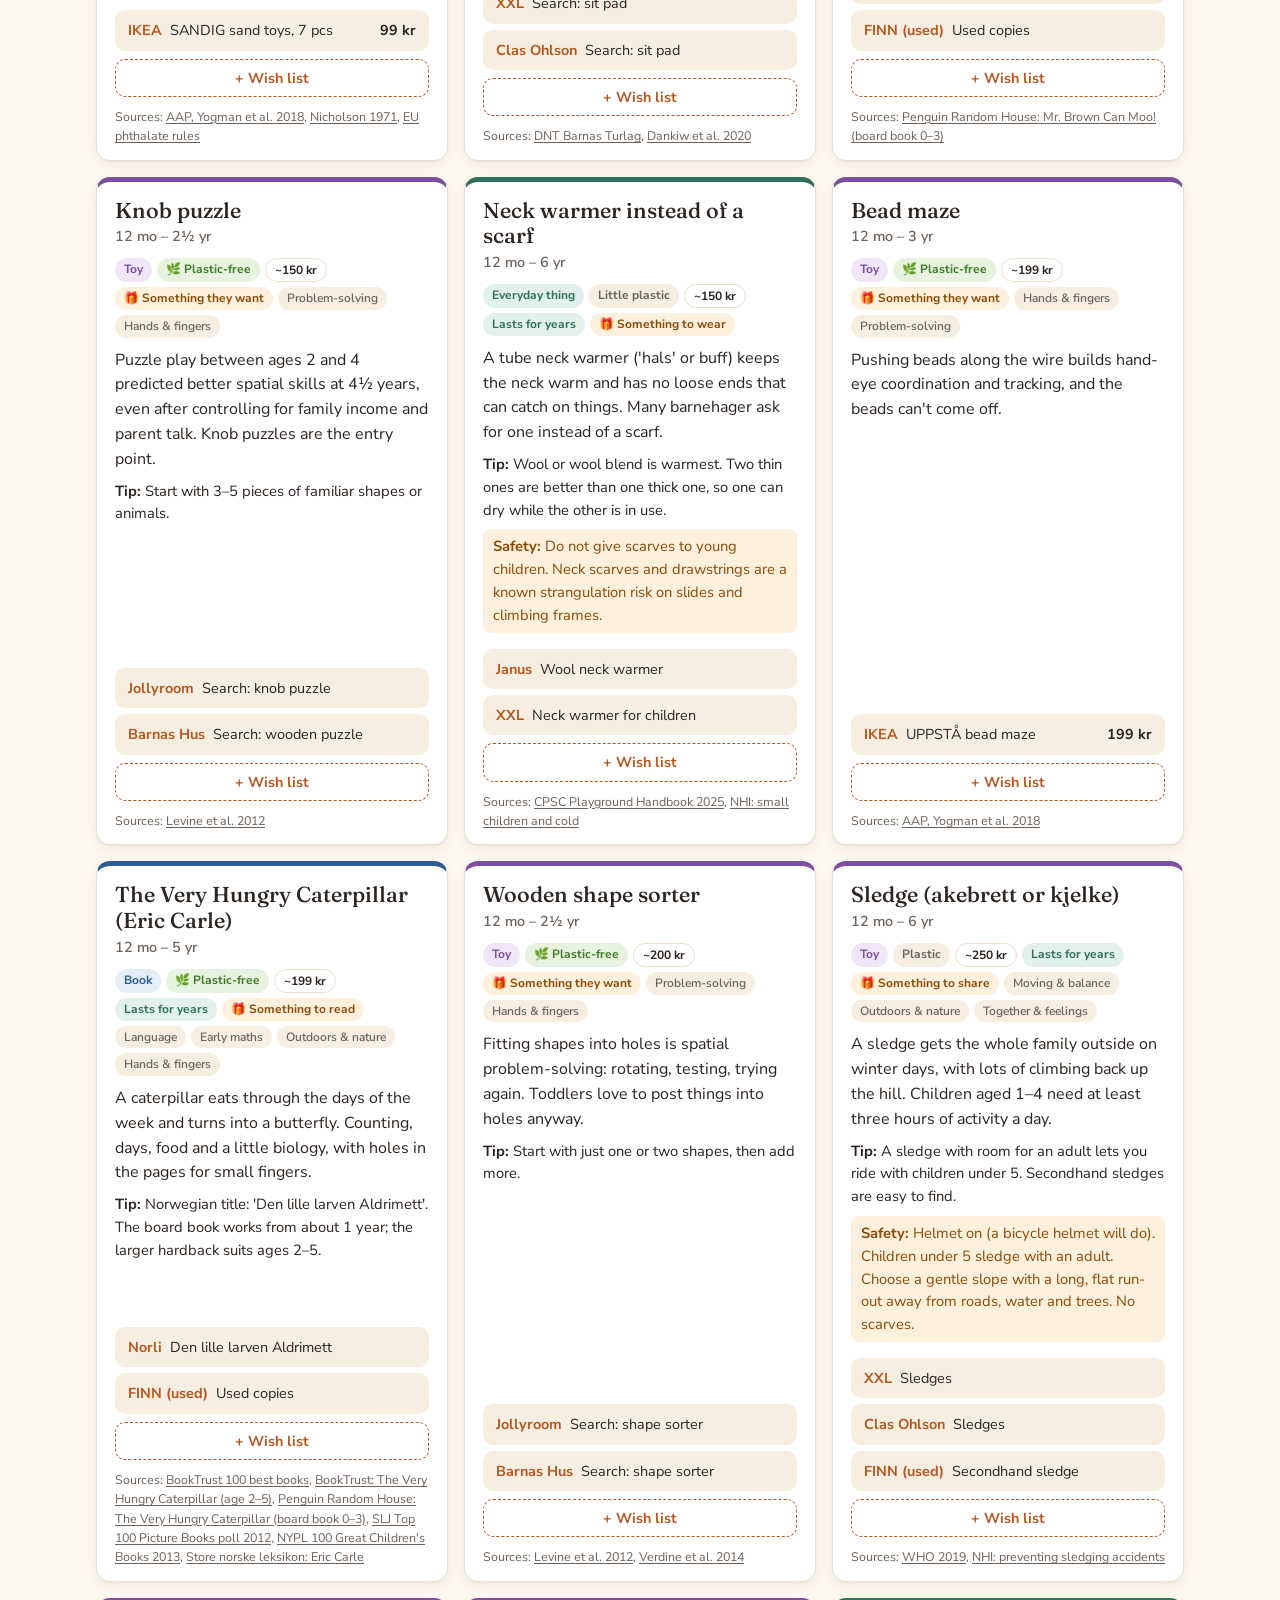
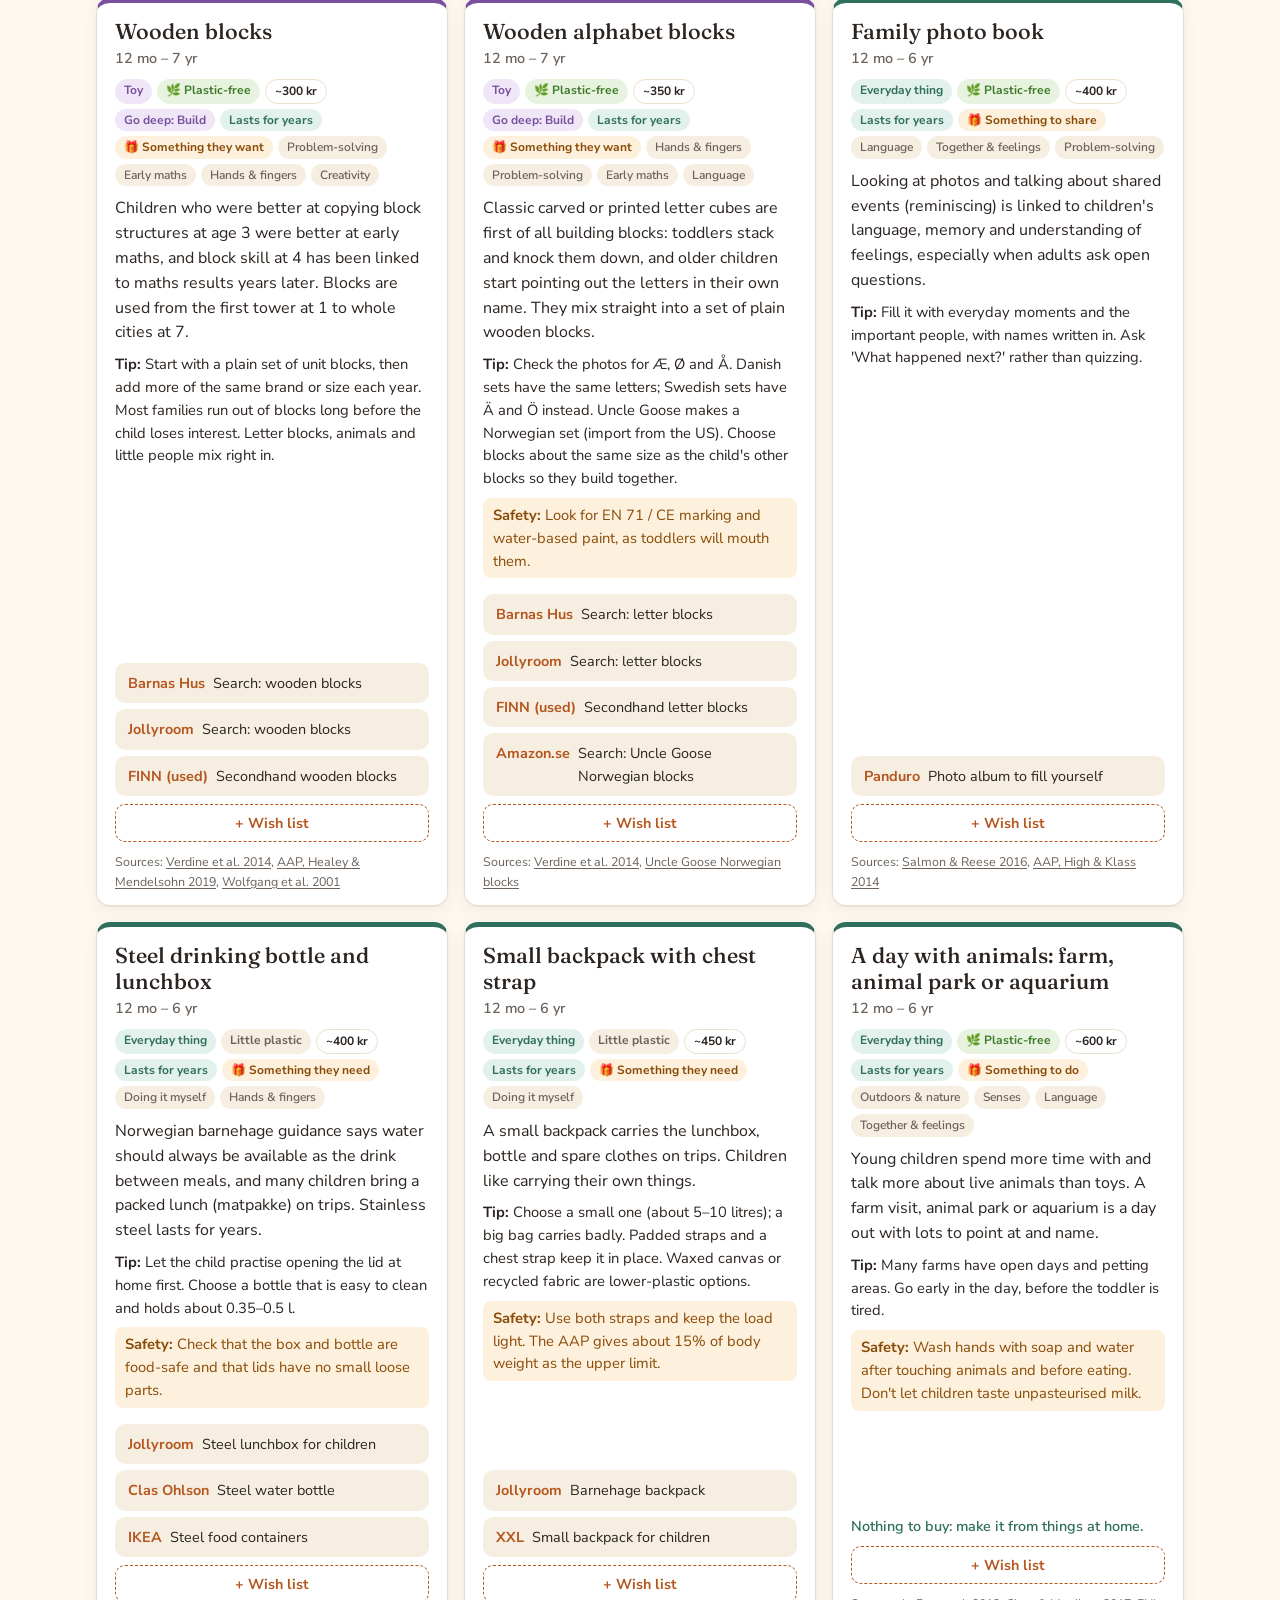
==== commit 36e3126f: "Add shareable wish lists, Norwegian/English and a theme switch - wish.html: build a wish list (name," ====
--- a/index.html
+++ b/index.html
@@ -3,7 +3,11 @@
 <head>
   <meta charset="utf-8">
   <meta name="viewport" content="width=device-width, initial-scale=1">
+  <!-- Language and theme before first paint: stored choice, else browser language / system theme. Same in every page. -->
+  <script>(function(){var d=document.documentElement,l=null;try{var t=localStorage.getItem("lt-theme");if(t==="light"||t==="dark")d.dataset.theme=t;l=localStorage.getItem("lt-lang")}catch(e){}var q=new URLSearchParams(location.search).get("lang");if(q==="no"||q==="en")l=q;if(l!=="no"&&l!=="en"){var n=(navigator.languages||[navigator.language||""]).join(",").toLowerCase();l=/(^|,)(nb|nn|no)\b/.test(n)?"no":"en"}d.dataset.lang=l;d.lang=l==="no"?"nb":"en"})()</script>
   <title>Little Things</title>
+  <meta name="lt-title-en" content="Little Things">
+  <meta name="lt-title-no" content="Små ting">
   <meta name="description" content="Cheap, simple things babies and young children actually play with, picked by developmental stage and backed by research. A gift guide for friends with little kids.">
   <meta property="og:title" content="Little Things: gifts kids actually use">
   <meta property="og:description" content="Everyday objects and simple toys for 0–6 year olds, sorted by developmental stage, with plastic-free filter and Norwegian store links.">
@@ -16,111 +20,128 @@
 <body>
   <header class="hero">
     <div class="wrap">
-      <p class="eyebrow">A gift guide for friends with little ones</p>
-      <h1>Little things</h1>
-      <p class="lede">Cheap, simple things babies and young children actually play with, sorted by developmental stage, with the research behind each one. Many of them are already in a kitchen drawer.</p>
-      <ul class="principles">
+      <div class="topbar">
+        <p class="eyebrow"><span lang="en">A gift guide for friends with little ones</span><span lang="nb">En gaveguide for venner med små barn</span></p>
+        <div id="site-tools" class="site-tools"></div>
+      </div>
+      <h1><span lang="en">Little things</span><span lang="nb">Små ting</span></h1>
+      <p class="lede" lang="en">Cheap, simple things babies and young children actually play with, sorted by developmental stage, with the research behind each one. Many of them are already in a kitchen drawer.</p>
+      <p class="lede" lang="nb">Billige, enkle ting som babyer og små barn faktisk leker med, sortert etter utviklingstrinn og med forskningen bak hver av dem. Mange av dem ligger allerede i en kjøkkenskuff.</p>
+      <ul class="principles" lang="en">
         <li><strong>You are the best toy.</strong> For babies, play matters most as time together. Simple things that get adults talking beat toys that talk for them.</li>
         <li><strong>Fewer is better.</strong> Toddlers with 4 toys played longer and more creatively than toddlers with 16. Pick one or two things.</li>
         <li><strong>Real things count.</strong> Kids prefer real activities and tools over pretend copies, and everyday objects are great play material.</li>
       </ul>
-      <p class="hero-links"><a href="gift-rule.html">Want, need, wear, read: the gift rule</a> · <a href="gift-rule.html#deep">Go deep, not wide</a> · <a href="#sources">Sources and safety</a> · <a href="https://github.com/dagfrode/little-things">Suggest an item</a></p>
+      <ul class="principles" lang="nb">
+        <li><strong>Du er den beste leken.</strong> For babyer handler lek mest om tid sammen. Enkle ting som får voksne til å snakke, slår leker som snakker for dem.</li>
+        <li><strong>Færre er bedre.</strong> Småbarn med 4 leker lekte lenger og mer kreativt enn småbarn med 16. Velg én eller to ting.</li>
+        <li><strong>Ekte ting teller.</strong> Barn foretrekker ekte aktiviteter og redskaper framfor lekekopier, og hverdagsting er flott lekemateriale.</li>
+      </ul>
+      <p class="hero-links" lang="en"><a href="wish.html?edit=1">Make a wish list</a> · <a href="gift-rule.html">Want, need, wear, read: the gift rule</a> · <a href="gift-rule.html#deep">Go deep, not wide</a> · <a href="#sources">Sources and safety</a> · <a href="https://github.com/dagfrode/little-things">Suggest an item</a></p>
+      <p class="hero-links" lang="nb"><a href="wish.html?edit=1">Lag en ønskeliste</a> · <a href="gift-rule.html">Ønske, trenge, ha på, lese: gaveregelen</a> · <a href="gift-rule.html#deep">Gå i dybden</a> · <a href="#sources">Kilder og sikkerhet</a> · <a href="https://github.com/dagfrode/little-things">Foreslå en ting</a></p>
     </div>
   </header>
 
   <main class="wrap">
     <section class="filters" aria-label="Filters">
       <div class="filter-group">
-        <h2 class="filter-label" id="lbl-age">Age</h2>
+        <h2 class="filter-label" id="lbl-age" data-i18n="age">Age</h2>
         <div class="chips" role="group" aria-labelledby="lbl-age" id="f-age"></div>
       </div>
 
       <div class="filter-group">
-        <h2 class="filter-label"><span id="lbl-gift">Gift rule</span> <a class="label-help" href="gift-rule.html">what's this?</a></h2>
+        <h2 class="filter-label"><span id="lbl-gift" data-i18n="gift_rule">Gift rule</span> <a class="label-help" href="gift-rule.html" data-i18n="whats_this">what's this?</a></h2>
         <div class="seg" role="group" aria-labelledby="lbl-gift" id="f-gift"></div>
       </div>
 
       <div class="filter-group">
-        <h2 class="filter-label"><span id="lbl-core">Core toy sets</span> <a class="label-help" href="gift-rule.html#deep">go deep, not wide</a></h2>
+        <h2 class="filter-label"><span id="lbl-core" data-i18n="core_sets">Go deep</span> <a class="label-help" href="gift-rule.html#deep" data-i18n="go_deep_link">go deep, not wide</a></h2>
         <div class="seg" role="group" aria-labelledby="lbl-core" id="f-core"></div>
       </div>
 
       <div class="filter-row">
         <div class="filter-group">
-          <h2 class="filter-label" id="lbl-kind">Type</h2>
+          <h2 class="filter-label" id="lbl-kind" data-i18n="type">Type</h2>
           <div class="seg" role="group" aria-labelledby="lbl-kind" id="f-kind"></div>
         </div>
         <div class="filter-group">
-          <h2 class="filter-label" id="lbl-plastic">Plastic</h2>
+          <h2 class="filter-label" id="lbl-plastic" data-i18n="plastic">Plastic</h2>
           <div class="seg" role="group" aria-labelledby="lbl-plastic" id="f-plastic"></div>
         </div>
         <div class="filter-group">
-          <h2 class="filter-label" id="lbl-price">Budget</h2>
+          <h2 class="filter-label" id="lbl-price" data-i18n="budget">Budget</h2>
           <div class="seg" role="group" aria-labelledby="lbl-price" id="f-price"></div>
         </div>
       </div>
 
-      <label class="toggle"><input type="checkbox" id="f-years"> Only things that last for years <span class="muted">(4+ years of use)</span></label>
+      <label class="toggle"><input type="checkbox" id="f-years"> <span data-i18n="years_toggle">Only things that last for years</span> <span class="muted" data-i18n="years_note">(4+ years of use)</span></label>
 
       <details class="more-filters" id="more-filters">
-        <summary>Skills and search</summary>
+        <summary data-i18n="skills_search">Skills and search</summary>
         <div class="filter-group">
-          <h2 class="filter-label" id="lbl-skill">Good for (any of)</h2>
+          <h2 class="filter-label" id="lbl-skill" data-i18n="good_for">Good for (any of)</h2>
           <div class="chips" role="group" aria-labelledby="lbl-skill" id="f-skill"></div>
         </div>
         <div class="filter-group">
-          <label class="filter-label" for="f-q">Search</label>
-          <input type="search" id="f-q" placeholder="e.g. bowl, puzzle, bath" autocomplete="off">
+          <label class="filter-label" for="f-q" data-i18n="search">Search</label>
+          <input type="search" id="f-q" placeholder="e.g. bowl, puzzle, bath" data-i18n-placeholder="search_ph" autocomplete="off">
         </div>
       </details>
 
       <div class="result-bar">
         <p id="count" aria-live="polite"></p>
         <div class="result-actions">
-          <button type="button" class="link-btn" id="reset">Reset filters</button>
-          <button type="button" class="link-btn" id="share">Copy link to this selection</button>
+          <button type="button" class="link-btn" id="reset" data-i18n="reset">Reset filters</button>
+          <button type="button" class="link-btn" id="share" data-i18n="share">Copy link to this selection</button>
         </div>
       </div>
     </section>
 
     <section id="items" class="grid" aria-label="Items"></section>
-    <p id="empty" class="empty" hidden>No matches. Try a wider age or budget.</p>
+    <p id="empty" class="empty" hidden data-i18n="empty">No matches. Try a wider age or budget.</p>
 
     <section id="sources" class="about">
-      <h2>Safety basics</h2>
-      <ul>
-        <li><strong>Choking:</strong> for children under 3 (and older ones who still mouth things), anything that fits through a toilet-roll tube is too small. Balls should be larger than about 4.5 cm.</li>
-        <li><strong>Never:</strong> button/coin batteries, loose magnets, balloons, or cords longer than 30 cm near babies.</li>
-        <li><strong>Everyday objects</strong> aren't tested as toys. Check edges and loose parts, and stay close.</li>
-        <li><strong>Plastic:</strong> the EU bans the most harmful phthalates in toys, but enforcement checks still find them in cheap soft-PVC toys. Buying from established stores, buying secondhand quality, or choosing steel, wood, cotton and natural rubber lowers the risk.</li>
-      </ul>
-      <p class="muted">The plastic filter: <em>plastic-free</em> means no plastic parts; <em>little plastic</em> also includes items that are mainly another material with some plastic parts, or polyester stuffing.</p>
-
-      <h2>Sources</h2>
-      <p class="muted">Every item lists the sources behind it. Prices are approximate (NOK), and IKEA prices were checked in October 2026. Other store links open a search, so they keep working when a product changes.</p>
+      <div lang="en">
+        <h2>Safety basics</h2>
+        <ul>
+          <li><strong>Choking:</strong> for children under 3 (and older ones who still mouth things), anything that fits through a toilet-roll tube is too small. Balls should be larger than about 4.5 cm.</li>
+          <li><strong>Never:</strong> button/coin batteries, loose magnets, balloons, or cords longer than 30 cm near babies.</li>
+          <li><strong>Everyday objects</strong> aren't tested as toys. Check edges and loose parts, and stay close.</li>
+          <li><strong>Plastic:</strong> the EU bans the most harmful phthalates in toys, but enforcement checks still find them in cheap soft-PVC toys. Buying from established stores, buying secondhand quality, or choosing steel, wood, cotton and natural rubber lowers the risk.</li>
+        </ul>
+        <p class="muted">The plastic filter: <em>plastic-free</em> means no plastic parts; <em>little plastic</em> also includes items that are mainly another material with some plastic parts, or polyester stuffing.</p>
+        <h2>Sources</h2>
+        <p class="muted">Every item lists the sources behind it. Prices are approximate (NOK), and IKEA prices were checked in October 2026. Other store links open a search, so they keep working when a product changes.</p>
+      </div>
+      <div lang="nb">
+        <h2>Sikkerhet</h2>
+        <ul>
+          <li><strong>Kvelning:</strong> for barn under 3 år (og eldre barn som fortsatt putter ting i munnen) er alt som går gjennom en dorullhylse for lite. Baller bør være større enn ca. 4,5 cm.</li>
+          <li><strong>Aldri:</strong> knappecellebatterier, løse magneter, ballonger eller snorer lengre enn 30 cm i nærheten av babyer.</li>
+          <li><strong>Hverdagsting</strong> er ikke testet som leker. Sjekk kanter og løse deler, og vær i nærheten.</li>
+          <li><strong>Plast:</strong> EU forbyr de mest skadelige ftalatene i leker, men kontroller finner dem fortsatt i billige leker av myk PVC. Kjøp fra etablerte butikker, kjøp god kvalitet brukt, eller velg stål, tre, bomull og naturgummi for å senke risikoen.</li>
+        </ul>
+        <p class="muted">Plastfilteret: <em>plastfri</em> betyr ingen plastdeler; <em>lite plast</em> tar også med ting som hovedsakelig er av et annet materiale med noen plastdeler, eller polyesterfyll.</p>
+        <h2>Kilder</h2>
+        <p class="muted">Hver ting viser kildene bak den. Prisene er omtrentlige (NOK), og IKEA-prisene ble sjekket i oktober 2026. Andre butikklenker åpner et søk, så de fortsetter å virke når et produkt endres.</p>
+      </div>
       <ol id="source-list" class="source-list"></ol>
     </section>
   </main>
 
   <footer class="wrap footer">
-    <p>Made by <a href="https://dagfrode.com">Dag Frode</a> for friends with new babies. Not medical advice; every child develops at their own pace.</p>
+    <p lang="en">Made by <a href="https://dagfrode.com">Dag Frode</a> for friends with new babies. Not medical advice; every child develops at their own pace.</p>
+    <p lang="nb">Laget av <a href="https://dagfrode.com">Dag Frode</a> for venner med nye babyer. Ikke medisinske råd; hvert barn utvikler seg i sitt eget tempo.</p>
   </footer>
 
-  <template id="card-tpl">
-    <article class="card">
-      <header class="card-head">
-        <h3 class="card-title"></h3>
-        <p class="card-meta"></p>
-      </header>
-      <ul class="badges"></ul>
-      <p class="why"></p>
-      <p class="tip"></p>
-      <p class="safety"></p>
-      <div class="buy"></div>
-      <p class="cites"></p>
-    </article>
-  </template>
+  <div id="wish-bar" class="wish-bar" hidden>
+    <div class="wrap wish-bar-inner">
+      <span id="wish-count"></span>
+      <a id="wish-open" href="wish.html?edit=1"></a>
+    </div>
+  </div>
 
+  <script src="common.js"></script>
   <script src="app.js"></script>
 </body>
 </html>
--- a/styles.css
+++ b/styles.css
@@ -47,6 +47,29 @@
     color-scheme: dark;
   }
 }
+:root[data-theme="dark"] {
+    --bg: #1d1916;
+    --surface: #27221e;
+    --surface-2: #322b26;
+    --text: #f2e9de;
+    --muted: #b3a597;
+    --line: #3d352f;
+    --accent: #f0915a;
+    --accent-ink: #1d1916;
+    --everyday: #8fd2bd;
+    --everyday-bg: #1f3530;
+    --toy: #cfb2ea;
+    --toy-bg: #33283e;
+    --book: #9fc2ec;
+    --book-bg: #1f2c3d;
+    --leaf: #a6d98f;
+    --leaf-bg: #24331d;
+    --warn: #f3c27f;
+    --warn-bg: #3a2c19;
+    --shadow: 0 1px 2px rgb(0 0 0 / 0.3);
+    color-scheme: dark;
+  }
+
 
 *, *::before, *::after { box-sizing: border-box; }
 
@@ -282,3 +305,90 @@
 .deep-card { border-top: 5px solid var(--toy); }
 .rule-card-extra.deep-card { border-top-color: var(--line); }
 .deep-filter-note { margin-top: 16px; }
+
+/* ---- Language, theme and site tools ---------------------------------------- */
+
+html[data-lang="no"] [lang="en"],
+html[data-lang="en"] [lang="nb"] { display: none !important; }
+
+.topbar { display: flex; flex-wrap: wrap; align-items: center; justify-content: space-between; gap: 8px 16px; margin-bottom: 4px; }
+.topbar .eyebrow { margin: 0; }
+.site-tools { display: flex; gap: 8px; align-items: center; }
+.tool-seg { display: inline-flex; border: 1.5px solid var(--line); border-radius: 999px; overflow: hidden; }
+.tool-seg button, .tool-theme {
+  font: inherit; font-size: 0.85rem; font-weight: 700; color: var(--muted);
+  background: transparent; border: 0; padding: 4px 10px; cursor: pointer;
+}
+.tool-seg button[aria-pressed="true"] { background: var(--accent); color: var(--accent-ink); }
+.tool-theme { border: 1.5px solid var(--line); border-radius: 999px; }
+.tool-theme:hover, .tool-seg button:hover { color: var(--text); }
+.tool-seg button[aria-pressed="true"]:hover { color: var(--accent-ink); }
+
+/* ---- Wish list: card button and bar --------------------------------------- */
+
+.wish-btn {
+  font: inherit; font-size: 0.9rem; font-weight: 700; margin-top: 8px;
+  padding: 7px 12px; border-radius: 10px; cursor: pointer;
+  background: transparent; color: var(--accent); border: 1.5px dashed var(--accent);
+}
+.wish-btn[aria-pressed="true"] { background: var(--accent); color: var(--accent-ink); border-style: solid; }
+.wish-bar {
+  position: sticky; bottom: 0; z-index: 5;
+  background: var(--surface); border-top: 1px solid var(--line); box-shadow: 0 -4px 16px rgb(0 0 0 / 0.08);
+}
+.wish-bar-inner { display: flex; flex-wrap: wrap; align-items: center; justify-content: space-between; gap: 6px 16px; padding-top: 10px; padding-bottom: 10px; font-weight: 700; }
+
+/* ---- Wish list page --------------------------------------------------------- */
+
+.hero-slim { padding: 20px 0 8px; }
+.wish-head { margin: 16px 0 24px; max-width: 46em; }
+.wish-title { font-size: clamp(2.2rem, 7vw, 3.4rem); overflow-wrap: anywhere; }
+.wish-age { font-weight: 700; color: var(--muted); margin: -6px 0 12px; }
+.wish-intro { font-size: 1.05rem; }
+.wish-section { margin: 32px 0; }
+.wish-section h2 { font-family: "Fraunces", Georgia, serif; font-weight: 500; font-size: 1.7rem; margin: 0 0 6px; overflow-wrap: anywhere; }
+.wish-section h3 { font-size: 1rem; margin: 16px 0 6px; }
+.wish-concept { max-width: 46em; margin: 0 0 12px; color: var(--muted); }
+.wish-sizes { font-weight: 700; margin: 0 0 12px; }
+.wish-actions { margin: 40px 0 0; font-weight: 600; }
+.interest-tags { list-style: none; padding: 0; margin: 0; display: flex; flex-wrap: wrap; gap: 8px; }
+.interest-tag { background: var(--surface-2); border-radius: 999px; padding: 6px 14px; font-weight: 700; overflow-wrap: anywhere; }
+.mini-list { padding-left: 1.2em; margin: 0; }
+.mini-list li { margin-bottom: 4px; }
+.mini-head { font-weight: 700; margin: 8px 0 4px; }
+.card.outgrown { opacity: 0.6; }
+.outgrown-note { margin: 2px 0 0; font-size: 0.85rem; font-weight: 700; color: var(--warn); }
+
+.form-box { border: 1px solid var(--line); border-radius: var(--radius); background: var(--surface); padding: 16px; margin: 0 0 16px; min-width: 0; }
+.form-box legend, .form-title { font-family: "Fraunces", Georgia, serif; font-weight: 500; font-size: 1.3rem; padding: 0 4px; margin: 0; }
+.form-title { padding: 0; margin-bottom: 8px; }
+.form-help { color: var(--muted); margin: 0 0 10px; font-size: 0.95rem; }
+.form-sub { font-weight: 700; margin: 12px 0 4px; }
+.form-row { display: flex; flex-wrap: wrap; gap: 12px 16px; }
+.form-field { display: flex; flex-direction: column; gap: 4px; min-width: 0; }
+.form-label { font-size: 0.85rem; font-weight: 700; color: var(--muted); }
+.form-box input[type="text"], .form-box input[type="month"] {
+  font: inherit; padding: 8px 12px; border: 1.5px solid var(--line); border-radius: 10px;
+  background: var(--bg); color: var(--text); max-width: 100%;
+}
+.input-short { width: 8em; }
+.own-words { margin-top: 10px; }
+.own-words:empty { display: none; }
+.own-form { display: flex; gap: 8px; margin-top: 10px; flex-wrap: wrap; }
+.chip:disabled { opacity: 0.45; cursor: not-allowed; }
+.btn {
+  font: inherit; font-weight: 700; font-size: 0.95rem; padding: 8px 16px; border-radius: 10px; cursor: pointer;
+  background: var(--surface-2); color: var(--text); border: 1.5px solid var(--line); text-decoration: none; display: inline-block;
+}
+.btn:disabled { opacity: 0.5; cursor: not-allowed; }
+.btn-primary { background: var(--accent); color: var(--accent-ink); border-color: var(--accent); }
+.pick-list { list-style: none; padding: 0; margin: 0 0 8px; }
+.pick { display: flex; align-items: center; justify-content: space-between; gap: 8px; padding: 8px 0; border-bottom: 1px solid var(--line); }
+.pick-text { min-width: 0; overflow-wrap: anywhere; }
+.pick-warn { color: var(--warn); font-weight: 700; font-size: 0.9rem; }
+.pick-btns { display: flex; gap: 4px; flex-shrink: 0; }
+.icon-btn { font: inherit; width: 2rem; height: 2rem; border-radius: 8px; border: 1.5px solid var(--line); background: var(--surface-2); color: var(--text); cursor: pointer; }
+.icon-btn:disabled { opacity: 0.35; cursor: default; }
+.share-box { border-color: var(--accent); }
+.share-input { width: 100%; font-family: ui-monospace, monospace !important; font-size: 0.9rem !important; }
+.share-row { display: flex; gap: 8px; margin: 10px 0 6px; flex-wrap: wrap; }
